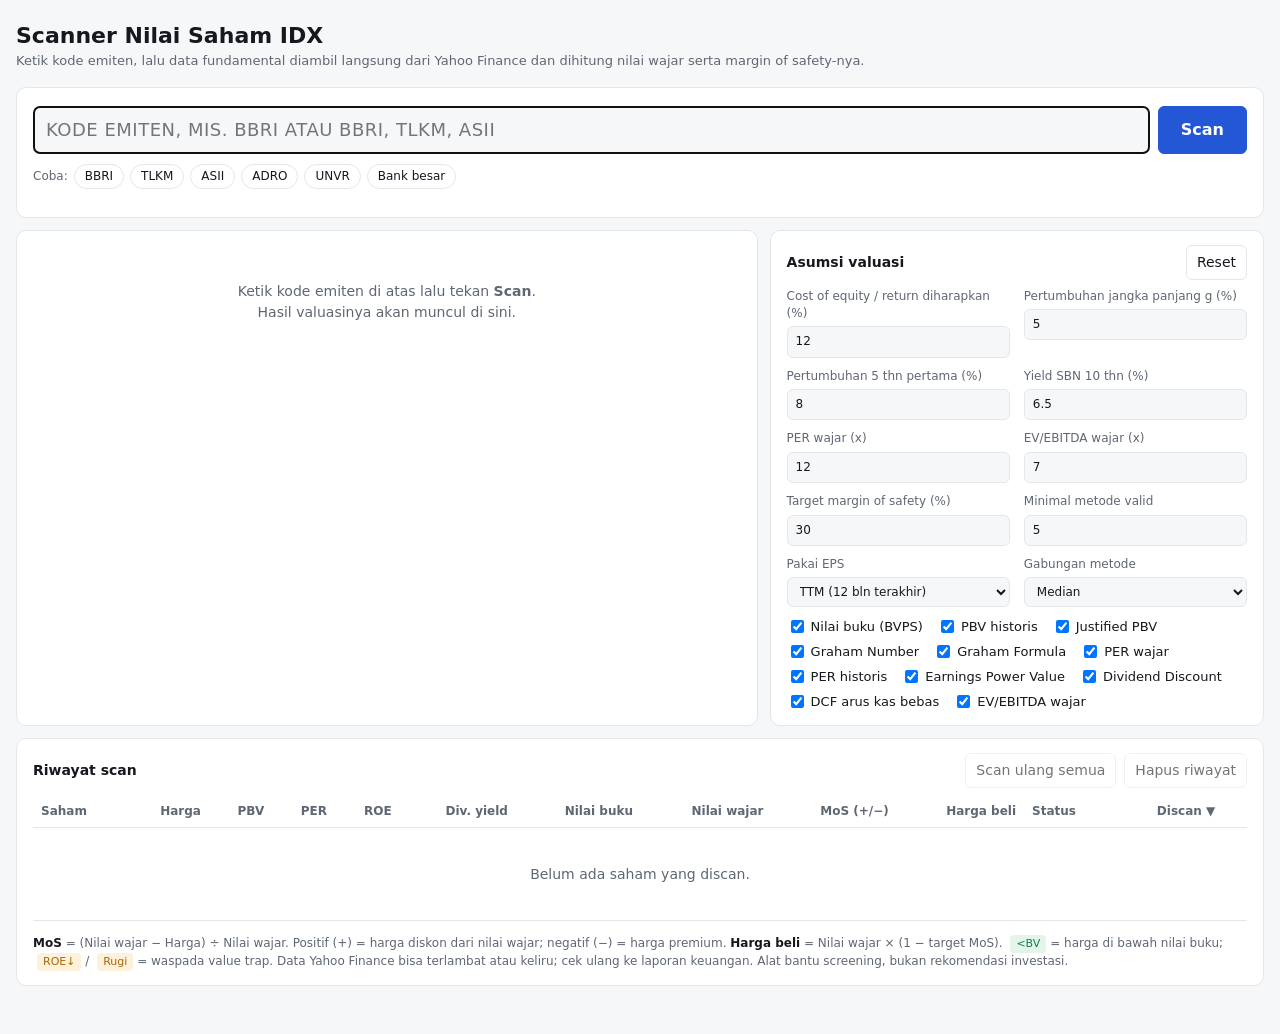
==== app/public/index.html @ 02faf516 "Vercel: entrypoint Python api.scan:handler, halaman pindah ke public/ Runtime Python Vercel butuh en" ====
<!doctype html>
<html lang="id">
<head>
<meta charset="utf-8">
<meta name="viewport" content="width=device-width, initial-scale=1">
<title>Scanner Nilai Saham</title>
<style>
:root{
  --bg:#f6f7f9; --panel:#ffffff; --ink:#15181d; --muted:#5f6773; --line:#e3e6ea;
  --accent:#2457d6; --accent-ink:#ffffff; --good:#13804a; --good-bg:#e3f4ea; --warn:#a86400; --warn-bg:#fdf1dc;
  --bad:#c0362c; --bad-bg:#fbe6e4; --neutral-bg:#eef0f3; --bar:#d7dbe1;
}
@media (prefers-color-scheme: dark){
  :root:not([data-theme="light"]){
    --bg:#0f1115; --panel:#171a20; --ink:#e8eaee; --muted:#9aa2ae; --line:#272c35;
    --accent:#7ea2ff; --accent-ink:#0f1115; --good:#4cc68a; --good-bg:#14301f; --warn:#f0b14a; --warn-bg:#33270f;
    --bad:#ff7b70; --bad-bg:#3a1a18; --neutral-bg:#222731; --bar:#323946;
  }
}
:root[data-theme="dark"]{
  --bg:#0f1115; --panel:#171a20; --ink:#e8eaee; --muted:#9aa2ae; --line:#272c35;
  --accent:#7ea2ff; --accent-ink:#0f1115; --good:#4cc68a; --good-bg:#14301f; --warn:#f0b14a; --warn-bg:#33270f;
  --bad:#ff7b70; --bad-bg:#3a1a18; --neutral-bg:#222731; --bar:#323946;
}
*{box-sizing:border-box}
body{margin:0;background:var(--bg);color:var(--ink);font:14px/1.45 system-ui,-apple-system,"Segoe UI",Roboto,sans-serif}
.wrap{max-width:1300px;margin:0 auto;padding:20px 16px 48px}
h1{font-size:22px;margin:0}
h2{font-size:14px;margin:0 0 10px}
.sub{color:var(--muted);font-size:13px}
.panel{background:var(--panel);border:1px solid var(--line);border-radius:10px;padding:14px 16px}
.search{margin:16px 0 12px;padding:18px 16px}
.search form{display:flex;gap:8px}
.search input{flex:1;min-width:0;font-size:18px;padding:10px 12px;text-transform:uppercase;letter-spacing:.5px}
.search button[type=submit]{font-size:16px;padding:10px 22px;background:var(--accent);color:var(--accent-ink);border-color:var(--accent);font-weight:600}
.chips{display:flex;flex-wrap:wrap;gap:6px;margin-top:10px;align-items:center;font-size:12px;color:var(--muted)}
.chip{padding:3px 10px;border-radius:999px;font-size:12px}
.queue{margin-top:10px;display:flex;flex-direction:column;gap:6px}
.queue div{display:flex;align-items:center;gap:8px;font-size:13px}
.queue .err{color:var(--bad)}
.queue button{padding:0 6px;font-size:12px}
.spin{width:14px;height:14px;border:2px solid var(--bar);border-top-color:var(--accent);border-radius:50%;animation:sp .8s linear infinite;flex:none}
@keyframes sp{to{transform:rotate(360deg)}}
.grid2{display:grid;grid-template-columns:1fr;gap:12px;margin-bottom:12px}
@media(min-width:900px){.grid2{grid-template-columns:3fr 2fr}}
.assume{display:grid;grid-template-columns:repeat(auto-fit,minmax(150px,1fr));gap:10px 14px}
label{display:flex;flex-direction:column;gap:4px;font-size:12px;color:var(--muted)}
input,select{font:inherit;color:var(--ink);background:var(--bg);border:1px solid var(--line);border-radius:6px;padding:6px 8px}
input[type=number]{width:100%}
.methods{display:flex;flex-wrap:wrap;gap:6px 14px;margin-top:10px}
.methods label{flex-direction:row;align-items:center;color:var(--ink);font-size:13px}
button{font:inherit;background:var(--panel);color:var(--ink);border:1px solid var(--line);border-radius:6px;padding:6px 10px;cursor:pointer}
button:hover{border-color:var(--accent)}
button:disabled{opacity:.6;cursor:default}
.tablewrap{overflow-x:auto}
table{width:100%;border-collapse:collapse;font-variant-numeric:tabular-nums}
th,td{padding:7px 8px;text-align:right;white-space:nowrap;border-bottom:1px solid var(--line)}
th{font-size:12px;color:var(--muted);font-weight:600;cursor:pointer;user-select:none;background:var(--panel)}
th:hover{color:var(--ink)}
th.l,td.l{text-align:left}
tbody tr{cursor:pointer}
tbody tr:hover{background:var(--neutral-bg)}
tbody tr.sel{background:var(--neutral-bg);outline:2px solid var(--accent);outline-offset:-2px}
.code{font-weight:650}
.nm{color:var(--muted);font-size:12px;max-width:220px;overflow:hidden;text-overflow:ellipsis}
.pos{color:var(--good)} .neg{color:var(--bad)} .mut{color:var(--muted)}
.badge{display:inline-block;padding:2px 8px;border-radius:999px;font-size:12px;font-weight:600}
.b-buy{background:var(--good-bg);color:var(--good)}
.b-under{background:var(--good-bg);color:var(--good);opacity:.8}
.b-fair{background:var(--neutral-bg);color:var(--muted)}
.b-over{background:var(--bad-bg);color:var(--bad)}
.b-na{background:var(--neutral-bg);color:var(--muted)}
.tag{display:inline-block;font-size:11px;padding:1px 6px;border-radius:4px;margin-left:4px;background:var(--warn-bg);color:var(--warn)}
.tag.bv{background:var(--good-bg);color:var(--good)}
.mos{display:flex;align-items:center;gap:6px;justify-content:flex-end}
.mosbar{width:70px;height:8px;background:var(--bar);border-radius:4px;position:relative;overflow:hidden}
.mosbar i{position:absolute;top:0;bottom:0}
.mosbar::after{content:"";position:absolute;left:50%;top:0;bottom:0;width:1px;background:var(--muted)}
.big{display:flex;flex-wrap:wrap;gap:12px 28px;margin:14px 0 4px}
.big .v{font-size:26px;font-weight:650;font-variant-numeric:tabular-nums}
.big .l{font-size:12px;color:var(--muted)}
.verdict{margin:10px 0 0;padding:10px 12px;border-radius:8px;background:var(--neutral-bg);font-size:13px}
.verdict.good{background:var(--good-bg)} .verdict.bad{background:var(--bad-bg)}
.cols{display:grid;grid-template-columns:1fr;gap:4px 24px;margin-top:12px}
@media(min-width:600px){.cols{grid-template-columns:1fr 1fr}}
.row{display:flex;justify-content:space-between;padding:5px 0;border-bottom:1px solid var(--line);gap:8px}
.strip{position:relative;height:56px;margin:44px 14px 8px}
.strip .axis{position:absolute;left:0;right:0;top:26px;height:4px;background:var(--bar);border-radius:2px}
.strip .range{position:absolute;top:22px;height:12px;background:var(--good-bg);border:1px solid var(--good);border-radius:6px}
.strip .m{position:absolute;top:18px;width:2px;height:20px;background:var(--muted)}
.strip .m span{position:absolute;left:50%;transform:translateX(-50%);font-size:10px;color:var(--muted);white-space:nowrap}
.strip .p{position:absolute;top:12px;width:3px;height:32px;background:var(--ink)}
.strip .p span{position:absolute;bottom:-16px;left:50%;transform:translateX(-50%);font-size:11px;font-weight:650;white-space:nowrap}
.strip .f{position:absolute;top:14px;width:3px;height:28px;background:var(--good)}
.note{font-size:12px;color:var(--muted);margin-top:14px}
.note b{color:var(--ink)}
.empty{padding:36px 12px;text-align:center;color:var(--muted)}
.headrow{display:flex;justify-content:space-between;align-items:center;gap:8px;margin-bottom:8px;flex-wrap:wrap}
</style>
</head>
<body>
<div class="wrap">
  <h1>Scanner Nilai Saham IDX</h1>
  <div class="sub">Ketik kode emiten, lalu data fundamental diambil langsung dari Yahoo Finance dan dihitung nilai wajar serta margin of safety-nya.</div>

  <div class="panel search">
    <form id="form">
      <input id="code" placeholder="Kode emiten, mis. BBRI atau BBRI, TLKM, ASII" autocomplete="off" autofocus>
      <button type="submit" id="go">Scan</button>
    </form>
    <div class="chips">Coba:
      <button class="chip" data-c="BBRI">BBRI</button><button class="chip" data-c="TLKM">TLKM</button>
      <button class="chip" data-c="ASII">ASII</button><button class="chip" data-c="ADRO">ADRO</button>
      <button class="chip" data-c="UNVR">UNVR</button><button class="chip" data-c="BBCA, BMRI, BBNI">Bank besar</button>
    </div>
    <div class="queue" id="queue"></div>
  </div>

  <div class="grid2">
    <div class="panel" id="detail"></div>
    <div class="panel">
      <div class="headrow"><h2 style="margin:0">Asumsi valuasi</h2><button id="reset">Reset</button></div>
      <div class="assume">
        <label>Cost of equity / return diharapkan (%)<input type="number" id="a-r" step="0.5"></label>
        <label>Pertumbuhan jangka panjang g (%)<input type="number" id="a-g" step="0.5"></label>
        <label>Pertumbuhan 5 thn pertama (%)<input type="number" id="a-gh" step="0.5"></label>
        <label>Yield SBN 10 thn (%)<input type="number" id="a-y" step="0.25"></label>
        <label>PER wajar (x)<input type="number" id="a-pe" step="0.5"></label>
        <label>EV/EBITDA wajar (x)<input type="number" id="a-evm" step="0.5"></label>
        <label>Target margin of safety (%)<input type="number" id="a-mos" step="5"></label>
        <label>Minimal metode valid<input type="number" id="a-min" step="1" min="1" max="11"></label>
        <label>Pakai EPS<select id="a-eps"><option value="ttm">TTM (12 bln terakhir)</option><option value="fwd">Forward (estimasi analis)</option></select></label>
        <label>Gabungan metode<select id="a-agg"><option value="median">Median</option><option value="mean">Rata-rata</option><option value="min">Paling konservatif</option></select></label>
      </div>
      <div class="methods" id="methods"></div>
    </div>
  </div>

  <div class="panel">
    <div class="headrow">
      <h2 style="margin:0">Riwayat scan</h2>
      <div style="display:flex;gap:8px"><button id="rescan">Scan ulang semua</button><button id="clear">Hapus riwayat</button></div>
    </div>
    <div class="tablewrap">
      <table><thead><tr id="thead"></tr></thead><tbody id="tbody"></tbody></table>
    </div>
    <div class="note">
      <b>MoS</b> = (Nilai wajar − Harga) ÷ Nilai wajar. Positif (+) = harga diskon dari nilai wajar; negatif (−) = harga premium.
      <b>Harga beli</b> = Nilai wajar × (1 − target MoS). <span class="tag bv">&lt;BV</span> = harga di bawah nilai buku;
      <span class="tag">ROE↓</span> / <span class="tag">Rugi</span> = waspada value trap.
      Data Yahoo Finance bisa terlambat atau keliru; cek ulang ke laporan keuangan. Alat bantu screening, bukan rekomendasi investasi.
    </div>
  </div>
</div>

<script>
const API = "api/scan";
const METHODS = [
  {id:"bv",   ab:"BV",   name:"Nilai buku (BVPS)", desc:"Ekuitas per saham. PBV < 1 berarti harga di bawah nilai buku."},
  {id:"pbvh", ab:"PBVh", name:"PBV historis", desc:"Rata-rata PBV 4 tahun buku terakhir × BVPS sekarang."},
  {id:"pbv",  ab:"JPBV", name:"Justified PBV", desc:"BVPS × (ROE − g) ÷ (r − g). Cocok untuk bank & emiten aset berat."},
  {id:"gn",   ab:"GN",   name:"Graham Number", desc:"√(22,5 × EPS × BVPS): batas atas harga wajar ala Benjamin Graham (PER 15 × PBV 1,5)."},
  {id:"gf",   ab:"GF",   name:"Graham Formula", desc:"EPS × (8,5 + 2 × pertumbuhan 5 thn) × 4,4 ÷ yield SBN 10 thn."},
  {id:"per",  ab:"PER",  name:"PER wajar", desc:"EPS × PER wajar."},
  {id:"perh", ab:"PERh", name:"PER historis", desc:"Rata-rata PER 4 tahun buku terakhir × EPS sekarang."},
  {id:"epv",  ab:"EPV",  name:"Earnings Power Value", desc:"EPS ÷ r: nilai bila laba tidak tumbuh sama sekali (konservatif)."},
  {id:"ddm",  ab:"DDM",  name:"Dividend Discount", desc:"DPS × (1 + g) ÷ (r − g). Hanya untuk emiten yang membagi dividen."},
  {id:"dcf",  ab:"DCF",  name:"DCF arus kas bebas", desc:"Free cash flow per saham tumbuh 5 thn, lalu tumbuh g selamanya, didiskonto r."},
  {id:"ev",   ab:"EV",   name:"EV/EBITDA wajar", desc:"(EBITDA × EV/EBITDA wajar − utang bersih) ÷ jumlah saham. Tidak berlaku untuk bank."},
];
const DEFAULTS = {r:12, g:5, gh:8, y:6.5, pe:12, evm:7, mos:30, minN:5, eps:"ttm", agg:"median",
  on:Object.fromEntries(METHODS.map(m=>[m.id,true]))};
const LS_A = "idx-scanner-asumsi-v1", LS_S = "idx-scanner-riwayat-v1";

let A = loadA();
let S = loadS();          // kode -> data emiten + waktu scan
let Q = {};               // kode -> "scanning" | pesan error
let selected = Object.keys(S).sort((a,b)=>S[b].at-S[a].at)[0] || null;
let sortKey = "at", sortDir = -1, rows = [];

function loadA(){
  try{ const s = JSON.parse(localStorage.getItem(LS_A)); if(s) return {...DEFAULTS, ...s, on:{...DEFAULTS.on, ...(s.on||{})}}; }catch(e){}
  return structuredClone(DEFAULTS);
}
function loadS(){ try{ return JSON.parse(localStorage.getItem(LS_S)) || {}; }catch(e){ return {}; } }
function saveA(){ try{ localStorage.setItem(LS_A, JSON.stringify(A)); }catch(e){} }
function saveS(){ try{ localStorage.setItem(LS_S, JSON.stringify(S)); }catch(e){} }

const fmtN = (v,d=0) => v==null||!isFinite(v) ? "–" : v.toLocaleString("id-ID",{maximumFractionDigits:d,minimumFractionDigits:d});
const fmtP = (v,d=1,sign=false) => v==null||!isFinite(v) ? "–" : (sign&&v>0?"+":"") + (v*100).toLocaleString("id-ID",{maximumFractionDigits:d,minimumFractionDigits:d}) + "%";
const fmtX = v => v==null||!isFinite(v) ? "–" : fmtN(v,2)+"x";
const fmtCap = v => v==null ? "–" : v>=1e12 ? fmtN(v/1e12,1)+" T" : fmtN(v/1e9,0)+" M";
const fmtT = t => new Date(t).toLocaleString("id-ID",{day:"2-digit",month:"short",hour:"2-digit",minute:"2-digit"});

// ---------- Scan ----------
function parseCodes(text){
  return [...new Set(text.toUpperCase().split(/[\s,;]+/).map(c=>c.replace(/\.JK$/,"")).filter(Boolean))].slice(0,30);
}

async function scan(codes){
  if(!codes.length) return;
  codes.forEach(c => Q[c] = "scanning");
  renderQueue();
  await Promise.all(codes.map(async c => {
    try{
      const r = await fetch(`${API}?code=${encodeURIComponent(c)}`);
      const j = await r.json().catch(() => ({error:`Server tidak merespons dengan benar (HTTP ${r.status})`}));
      if(!r.ok || j.error) throw new Error(j.error || `HTTP ${r.status}`);
      S[j.stock.code] = {...j.stock, at:Date.now()};
      delete Q[c];
      saveS();
      selected = j.stock.code;
      render();
    }catch(e){
      Q[c] = e instanceof TypeError ? "Tidak bisa menghubungi server scan. Pastikan jalankan.bat masih berjalan." : e.message;
    }
    renderQueue();
  }));
}

function renderQueue(){
  const busy = Object.values(Q).some(v=>v==="scanning");
  $("go").disabled = busy; $("go").textContent = busy ? "Scanning…" : "Scan";
  $("queue").innerHTML = Object.entries(Q).map(([c,v]) => v==="scanning"
    ? `<div><span class="spin"></span>Scanning <b>${esc(c)}</b>: mengambil harga, laporan keuangan & dividen…</div>`
    : `<div class="err"><b>${esc(c)}</b>: ${esc(v)} <button data-x="${esc(c)}" title="Tutup">×</button></div>`).join("");
}

// ---------- Valuasi ----------
function value(s){
  const r = A.r/100, g = A.g/100, gh = A.gh/100;
  const eps = A.eps==="fwd" && s.fwdEps ? s.fwdEps : s.eps;
  const v = {};
  if(s.bvps>0) v.bv = s.bvps;
  if(s.bvps>0 && s.histPbv) v.pbvh = s.histPbv.avg*s.bvps;
  if(s.bvps>0 && s.roe!=null && r>g){ const x = s.bvps*(s.roe-g)/(r-g); if(x>0) v.pbv = x; }
  if(eps>0 && s.bvps>0) v.gn = Math.sqrt(22.5*eps*s.bvps);
  if(eps>0 && A.y>0) v.gf = eps*(8.5+2*A.gh)*4.4/A.y;
  if(eps>0) v.per = eps*A.pe;
  if(eps>0 && s.histPe) v.perh = s.histPe.avg*eps;
  if(eps>0 && r>0) v.epv = eps/r;
  if(s.dps>0 && r>g) v.ddm = s.dps*(1+g)/(r-g);
  if(s.fcfps>0 && r>g){
    let pv = 0, f = s.fcfps;
    for(let t=1; t<=5; t++){ f *= 1+gh; pv += f/(1+r)**t; }
    v.dcf = pv + f*(1+g)/(r-g)/(1+r)**5;
  }
  if(s.ebitda>0 && s.shares>0){ const x = (s.ebitda*A.evm - (s.netDebt||0))/s.shares; if(x>0) v.ev = x; }
  const used = METHODS.filter(m => A.on[m.id] && v[m.id]!=null).map(m => v[m.id]);
  let fair = null;
  if(used.length){
    const sorted = [...used].sort((a,b)=>a-b);
    if(A.agg==="min") fair = sorted[0];
    else if(A.agg==="mean") fair = used.reduce((a,b)=>a+b,0)/used.length;
    else { const m = sorted.length>>1; fair = sorted.length%2 ? sorted[m] : (sorted[m-1]+sorted[m])/2; }
  }
  const mos = fair ? (fair - s.price)/fair : null;
  const target = A.mos/100;
  let status = "na";
  if(mos!=null) status = mos>=target ? "buy" : mos>0 ? "under" : mos>-0.15 ? "fair" : "over";
  // Emiten rugi hanya dinilai dari nilai buku: jangan dilabeli "murah".
  if(status==="buy" && !(eps>0)) status = "under";
  // Belum cukup metode yang bisa dihitung: nilai wajar belum layak dijadikan patokan.
  if(mos!=null && used.length < A.minN) status = "few";
  return {
    ...s, epsUsed:eps, vals:v, n:used.length, fair,
    lo: used.length ? Math.min(...used) : null, hi: used.length ? Math.max(...used) : null,
    mos, upside: fair ? fair/s.price-1 : null, buyAt: fair ? fair*(1-target) : null,
    pbv: s.bvps>0 ? s.price/s.bvps : null, per: eps>0 ? s.price/eps : null,
    dy: s.dps ? s.dps/s.price : null, status,
    weak: !(eps>0) ? "Rugi" : (s.roe!=null && s.roe<0.08 ? "ROE↓" : null),
  };
}

const STATUS = {
  buy:  ["b-buy","Murah (MoS cukup)"],
  under:["b-under","Di bawah wajar"],
  fair: ["b-fair","Sekitar wajar"],
  over: ["b-over","Mahal"],
  na:   ["b-na","Data kurang"],
  few:  ["b-na","Metode kurang"],
};
const STATUS_ORDER = {buy:5,under:4,fair:3,over:2,few:1,na:0};
const statusBadge = s => {
  const [cls,lab] = STATUS[s.status];
  return `<span class="badge ${cls}">${s.status==="few" ? `${lab} (${s.n}/${A.minN})` : lab}</span>`;
};
const COLS = [
  {k:"code",  t:"Saham", l:true},
  {k:"price", t:"Harga"},
  {k:"pbv",   t:"PBV"},
  {k:"per",   t:"PER"},
  {k:"roe",   t:"ROE"},
  {k:"dy",    t:"Div. yield"},
  {k:"bvps",  t:"Nilai buku"},
  {k:"fair",  t:"Nilai wajar"},
  {k:"mos",   t:"MoS (+/−)"},
  {k:"buyAt", t:"Harga beli"},
  {k:"status",t:"Status", l:true},
  {k:"at",    t:"Discan"},
];

// ---------- Render ----------
function render(){
  rows = Object.values(S).map(value);
  rows.sort((a,b)=>{
    let x = a[sortKey], y = b[sortKey];
    if(sortKey==="status"){ x = STATUS_ORDER[x]; y = STATUS_ORDER[y]; }
    if(x==null && y==null) return 0; if(x==null) return 1; if(y==null) return -1;
    return (typeof x==="string" ? x.localeCompare(y) : x-y) * sortDir;
  });
  $("thead").innerHTML = COLS.map(c =>
    `<th class="${c.l?"l":""}" data-k="${c.k}">${c.t}${sortKey===c.k?(sortDir>0?" ▲":" ▼"):""}</th>`).join("") + "<th></th>";
  $("tbody").innerHTML = rows.length ? rows.map(s => {
    const w = s.mos==null ? 0 : Math.min(Math.abs(s.mos),1)*50;
    const bar = s.mos==null ? "" : s.mos>=0
      ? `<i style="left:50%;width:${w}%;background:var(--good)"></i>`
      : `<i style="right:50%;width:${w}%;background:var(--bad)"></i>`;
    return `<tr data-c="${s.code}" class="${selected===s.code?"sel":""}">
      <td class="l"><div class="code">${s.code}${s.pbv!=null&&s.pbv<1?'<span class="tag bv">&lt;BV</span>':""}${s.weak?`<span class="tag">${s.weak}</span>`:""}</div><div class="nm" title="${esc(s.name)}">${esc(s.name)}</div></td>
      <td>${fmtN(s.price)}</td>
      <td>${fmtX(s.pbv)}</td>
      <td>${fmtX(s.per)}</td>
      <td>${fmtP(s.roe)}</td>
      <td>${fmtP(s.dy)}</td>
      <td>${fmtN(s.bvps)}</td>
      <td>${fmtN(s.fair)}<div class="nm">${s.n>1?`${s.n} metode · ${fmtN(s.lo)} – ${fmtN(s.hi)}`:""}</div></td>
      <td><div class="mos"><span class="${s.mos>0?"pos":s.mos<0?"neg":""}" style="font-weight:650">${fmtP(s.mos,1,true)}</span><div class="mosbar">${bar}</div></div></td>
      <td>${fmtN(s.buyAt)}</td>
      <td class="l">${statusBadge(s)}</td>
      <td class="mut">${fmtT(s.at)}</td>
      <td><button data-del="${s.code}" title="Hapus dari riwayat">×</button></td>
    </tr>`;}).join("") : `<tr><td colspan="${COLS.length+1}" class="empty">Belum ada saham yang discan.</td></tr>`;
  $("rescan").disabled = $("clear").disabled = !rows.length;
  renderDetail();
}

function renderDetail(){
  const s = rows.find(x=>x.code===selected);
  if(!s){ $("detail").innerHTML = `<div class="empty">Ketik kode emiten di atas lalu tekan <b>Scan</b>.<br>Hasil valuasinya akan muncul di sini.</div>`; return; }
  let verdict = "Data belum cukup untuk menghitung nilai wajar.", vcls = "";
  if(s.mos!=null){
    const pct = fmtP(Math.abs(s.mos),1);
    verdict = s.mos>=0
      ? `Harga ${fmtN(s.price)} berada <b>${pct} di bawah</b> nilai wajar ${fmtN(s.fair)}. ${s.status==="buy" ? `Margin of safety sudah memenuhi target ${A.mos}%.` : `Belum memenuhi target MoS ${A.mos}%; harga beli ideal ≤ <b>${fmtN(s.buyAt)}</b>.`}`
      : `Harga ${fmtN(s.price)} berada <b>${pct} di atas</b> nilai wajar ${fmtN(s.fair)}. Harga beli ideal ≤ <b>${fmtN(s.buyAt)}</b> (MoS ${A.mos}%).`;
    vcls = s.status==="buy"||s.status==="under" ? "good" : s.status==="over" ? "bad" : "";
    if(s.status==="few") verdict += ` <b>Catatan:</b> baru ${s.n} metode yang bisa dihitung (minimal ${A.minN}), jadi nilai wajar ini belum layak jadi patokan.${s.histPbv===undefined ? " Coba <b>Scan ulang</b> untuk mengambil data metode baru." : ""}`;
    if(s.weak) verdict += ` <b>Hati-hati:</b> ${s.weak==="Rugi" ? "emiten sedang rugi, nilai hanya dari nilai buku." : "ROE di bawah 8%, bisa jadi value trap."}`;
  }
  const pts = [s.price, ...Object.values(s.vals)].filter(v=>v>0);
  const max = Math.max(...pts)*1.08, pos = v => (v/max*100).toFixed(2)+"%";
  // Label metode diselang-seling tingginya agar tidak bertumpuk saat nilainya berdekatan.
  const marks = METHODS.filter(m=>s.vals[m.id]!=null && A.on[m.id])
    .sort((a,b)=>s.vals[a.id]-s.vals[b.id])
    .map((m,i)=>`<div class="m" style="left:${pos(s.vals[m.id])}" title="${m.name}: ${fmtN(s.vals[m.id])}"><span style="top:${-16-12*(i%3)}px">${m.ab}</span></div>`).join("");
  $("detail").innerHTML = `
    <div style="display:flex;justify-content:space-between;gap:8px;align-items:flex-start">
      <div><h2 style="margin:0;font-size:18px">${s.code}</h2><div class="sub">${esc(s.name)} · ${esc(s.industry||s.sector)} · Kap. ${fmtCap(s.mcap)}</div></div>
      <div style="display:flex;gap:8px;align-items:center">${statusBadge(s)}<button data-re="${s.code}">Scan ulang</button></div>
    </div>
    <div class="big">
      <div><div class="v">${fmtN(s.price)}</div><div class="l">Harga sekarang</div></div>
      <div><div class="v">${fmtN(s.fair)}</div><div class="l">Nilai wajar · ${s.n} metode (${fmtN(s.lo)} – ${fmtN(s.hi)})</div></div>
      <div><div class="v ${s.mos>0?"pos":s.mos<0?"neg":""}">${fmtP(s.mos,1,true)}</div><div class="l">Margin of safety</div></div>
      <div><div class="v">${fmtN(s.buyAt)}</div><div class="l">Harga beli (MoS ${A.mos}%)</div></div>
    </div>
    <div class="verdict ${vcls}">${verdict}</div>
    ${s.fair ? `<div class="strip">
      <div class="axis"></div>
      ${s.n>1?`<div class="range" style="left:${pos(s.lo)};width:calc(${pos(s.hi)} - ${pos(s.lo)})"></div>`:""}
      ${marks}
      <div class="f" style="left:${pos(s.fair)}" title="Nilai wajar ${fmtN(s.fair)}"></div>
      <div class="p" style="left:${pos(s.price)}"><span>Harga ${fmtN(s.price)}</span></div>
    </div>`:""}
    <div class="cols">
      <div>
        <h2 style="margin-top:10px">Per metode (${s.n} dari ${METHODS.length} bisa dihitung)</h2>
        ${METHODS.map(m=>{
          const v = s.vals[m.id], mm = v ? (v-s.price)/v : null;
          return `<div class="row" title="${m.desc}" style="${A.on[m.id]?"":"opacity:.45"}"><span>${m.name}</span><span>${fmtN(v)} <span class="${mm>0?"pos":mm<0?"neg":"mut"}" style="display:inline-block;min-width:56px;text-align:right">${fmtP(mm,0,true)}</span></span></div>`;
        }).join("")}
      </div>
      <div>
        <h2 style="margin-top:10px">Data dasar</h2>
        <div class="row"><span>PBV / PER</span><span>${fmtX(s.pbv)} / ${fmtX(s.per)}</span></div>
        <div class="row"><span>EPS ${A.eps==="fwd"&&s.fwdEps?"(forward)":"(TTM)"} / BVPS</span><span>${fmtN(s.epsUsed,1)} / ${fmtN(s.bvps,1)}${s.finCcy!=="IDR"?` <span class="mut">(BV dari ${s.finCcy})</span>`:""}</span></div>
        <div class="row"><span>ROE / DER</span><span>${fmtP(s.roe)} / ${s.der!=null?fmtN(s.der/100,2)+"x":"–"}</span></div>
        <div class="row"><span>DPS 12 bln / yield</span><span>${fmtN(s.dps,1)} / ${fmtP(s.dy)}</span></div>
        <div class="row"><span>Tumbuh laba / pendapatan</span><span>${fmtP(s.epsGrowth,0,true)} / ${fmtP(s.revGrowth,0,true)}</span></div>
        <div class="row" title="Rata-rata ${s.histYears?.join(", ")||"–"}"><span>PBV historis rata-rata (min–maks)</span><span>${s.histPbv?`${fmtX(s.histPbv.avg)} (${fmtN(s.histPbv.min,2)}–${fmtN(s.histPbv.max,2)})`:"–"}</span></div>
        <div class="row" title="Rata-rata ${s.histYears?.join(", ")||"–"}"><span>PER historis rata-rata (min–maks)</span><span>${s.histPe?`${fmtX(s.histPe.avg)} (${fmtN(s.histPe.min,1)}–${fmtN(s.histPe.max,1)})`:"–"}</span></div>
        <div class="row"><span>FCF per saham / EBITDA</span><span>${fmtN(s.fcfps,1)} / ${fmtCap(s.ebitda)}</span></div>
        <div class="row"><span>Rentang 52 minggu</span><span>${fmtN(s.low52)} – ${fmtN(s.high52)}</span></div>
      </div>
    </div>
    <div class="note">Data diambil ${fmtT(s.at)} dari Yahoo Finance.</div>`;
}

function $(id){ return document.getElementById(id); }
function esc(s){ return String(s??"").replace(/[&<>"]/g, c=>({"&":"&amp;","<":"&lt;",">":"&gt;",'"':"&quot;"}[c])); }

function syncInputs(){
  $("a-r").value=A.r; $("a-g").value=A.g; $("a-gh").value=A.gh; $("a-y").value=A.y; $("a-pe").value=A.pe;
  $("a-evm").value=A.evm; $("a-mos").value=A.mos; $("a-min").value=A.minN; $("a-eps").value=A.eps; $("a-agg").value=A.agg;
  $("methods").innerHTML = METHODS.map(m=>`<label title="${m.desc}"><input type="checkbox" data-m="${m.id}" ${A.on[m.id]?"checked":""}> ${m.name}</label>`).join("");
}

function init(){
  if(location.protocol==="file:"){
    $("queue").innerHTML = `<div class="err">Halaman ini perlu server scan. Buka lewat <b>jalankan.bat</b> (alamat http://localhost:8765), bukan dengan klik dua kali file HTML.</div>`;
  }
  syncInputs();
  $("form").onsubmit = e => { e.preventDefault(); const c = parseCodes($("code").value); $("code").value = ""; scan(c); };
  document.querySelector(".chips").onclick = e => { const c = e.target.dataset.c; if(c) scan(parseCodes(c)); };
  $("queue").onclick = e => { const c = e.target.dataset.x; if(c){ delete Q[c]; renderQueue(); }};
  const num = (id,key)=>$(id).addEventListener("input",e=>{ const v=parseFloat(e.target.value); if(isFinite(v)){ A[key]=v; saveA(); render(); }});
  num("a-r","r"); num("a-g","g"); num("a-gh","gh"); num("a-y","y"); num("a-pe","pe");
  num("a-evm","evm"); num("a-mos","mos"); num("a-min","minN");
  $("a-eps").onchange = e=>{ A.eps=e.target.value; saveA(); render(); };
  $("a-agg").onchange = e=>{ A.agg=e.target.value; saveA(); render(); };
  $("methods").onchange = e=>{ const m=e.target.dataset.m; if(m){ A.on[m]=e.target.checked; saveA(); render(); }};
  $("reset").onclick = ()=>{ A = structuredClone(DEFAULTS); saveA(); syncInputs(); render(); };
  $("thead").onclick = e=>{ const k=e.target.closest("th")?.dataset.k; if(!k) return; sortDir = sortKey===k ? -sortDir : (k==="code"?1:-1); sortKey=k; render(); };
  $("tbody").onclick = e=>{
    const del = e.target.dataset.del;
    if(del){ delete S[del]; if(selected===del) selected=null; saveS(); render(); return; }
    const c = e.target.closest("tr")?.dataset.c;
    if(c){ selected=c; render(); if(innerWidth<900) $("detail").scrollIntoView({behavior:"smooth"}); }
  };
  $("detail").onclick = e=>{ const c=e.target.dataset.re; if(c) scan([c]); };
  $("rescan").onclick = ()=>scan(Object.keys(S));
  $("clear").onclick = ()=>{ if(confirm("Hapus semua riwayat scan?")){ S={}; selected=null; saveS(); render(); }};
  render();
}
init();
</script>
</body>
</html>
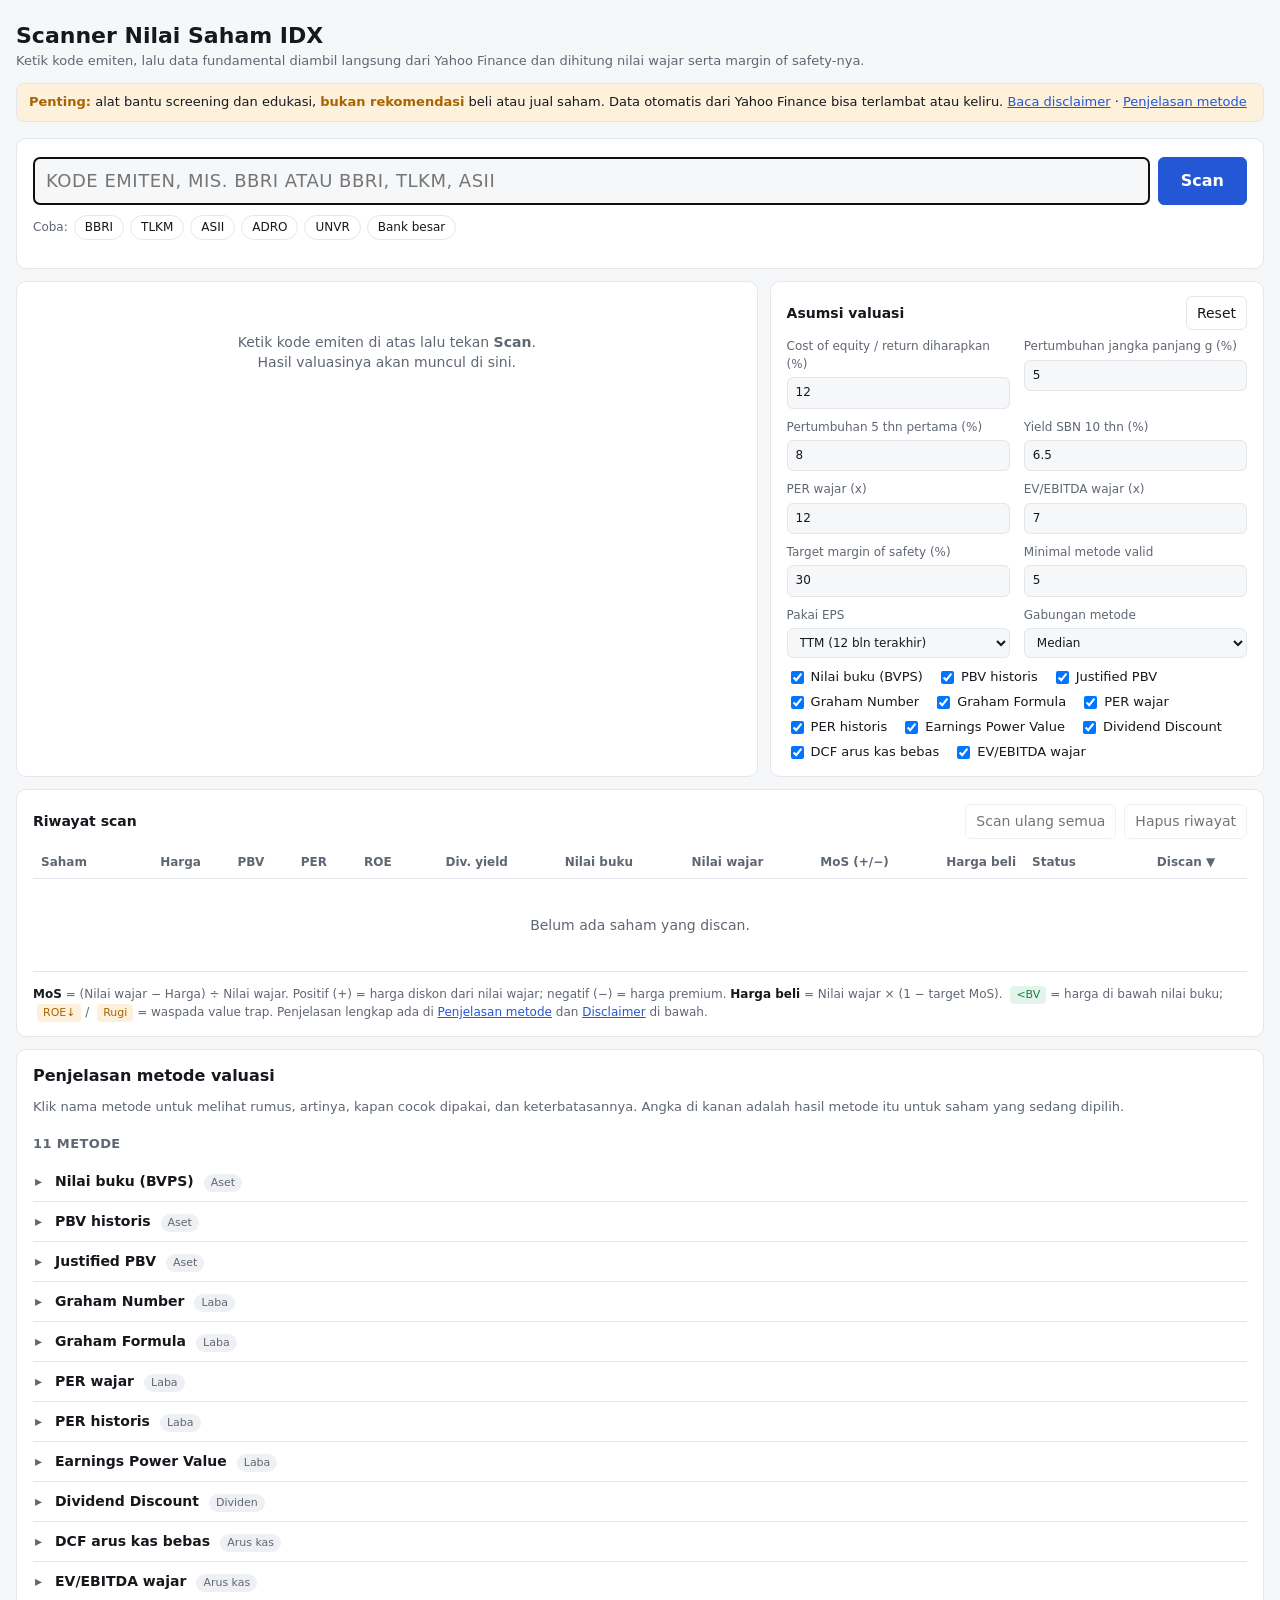
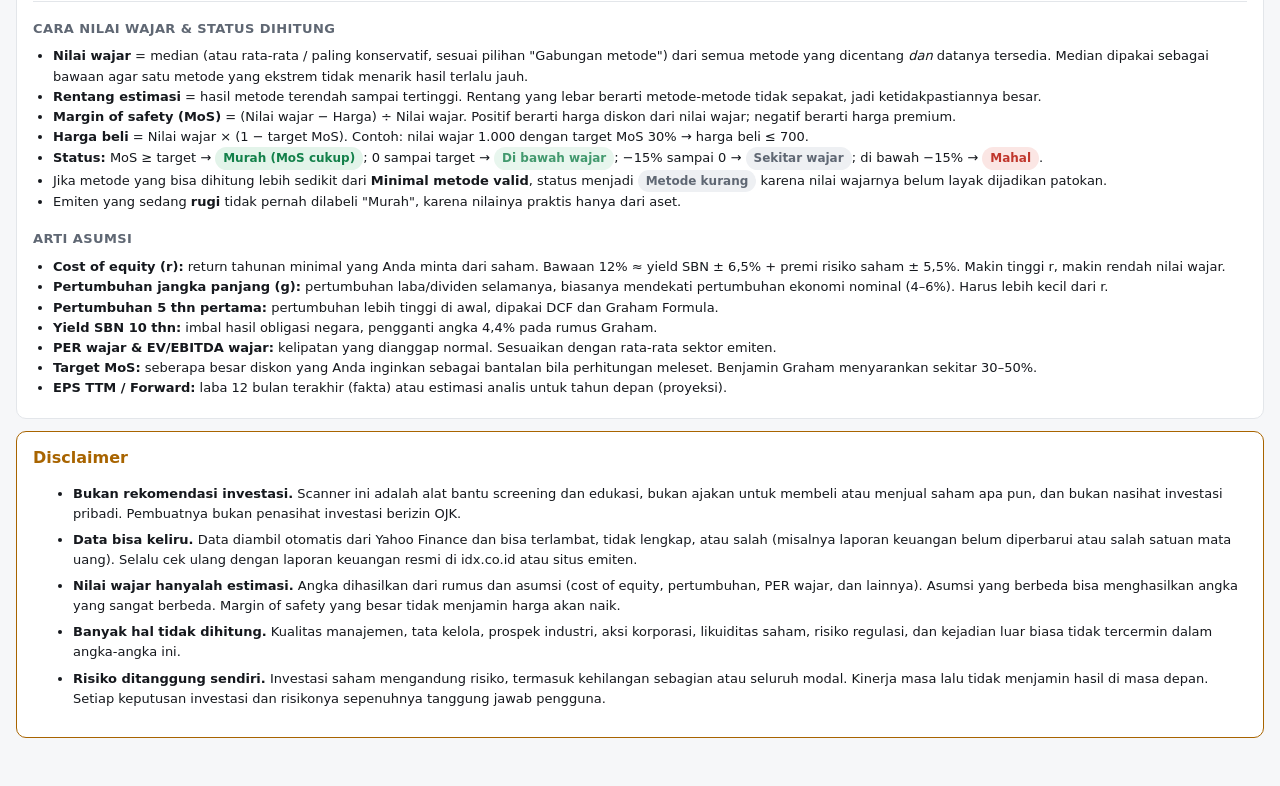
==== commit 6beac904: "Tampilkan disclaimer dan penjelasan tiap metode valuasi - Banner peringatan di atas + bagian Disclai" ====
--- a/app/public/index.html
+++ b/app/public/index.html
@@ -96,12 +96,35 @@
 .note b{color:var(--ink)}
 .empty{padding:36px 12px;text-align:center;color:var(--muted)}
 .headrow{display:flex;justify-content:space-between;align-items:center;gap:8px;margin-bottom:8px;flex-wrap:wrap}
+a{color:var(--accent)}
+.warnbar{margin-top:12px;padding:9px 12px;border-radius:8px;background:var(--warn-bg);color:var(--ink);font-size:13px;border:1px solid var(--line)}
+.warnbar b{color:var(--warn)}
+.guide{margin-top:12px}
+.guide h3{font-size:13px;margin:18px 0 8px;color:var(--muted);text-transform:uppercase;letter-spacing:.4px}
+.guide p,.guide li{font-size:13px;line-height:1.55}
+.guide ul{margin:6px 0;padding-left:20px}
+details.method{border-bottom:1px solid var(--line)}
+details.method summary{cursor:pointer;padding:9px 2px;display:flex;align-items:baseline;gap:10px;list-style:none}
+details.method summary::-webkit-details-marker{display:none}
+details.method summary::before{content:"▸";color:var(--muted);width:10px;flex:none}
+details.method[open] summary::before{content:"▾"}
+details.method summary .nm2{font-weight:600}
+details.method summary .grp{font-size:11px;color:var(--muted);background:var(--neutral-bg);padding:1px 7px;border-radius:999px}
+details.method summary .val{margin-left:auto;font-size:12px;color:var(--muted);font-variant-numeric:tabular-nums}
+details.method .body{padding:2px 0 12px 20px;display:grid;gap:6px;font-size:13px;line-height:1.55}
+details.method .body .k{color:var(--muted);font-size:12px}
+details.method:target,details.method.flash{background:var(--neutral-bg);border-radius:6px}
+.formula{font-family:ui-monospace,SFMono-Regular,Consolas,monospace;font-size:12.5px;background:var(--neutral-bg);padding:5px 8px;border-radius:6px;display:inline-block}
+.disclaimer{margin-top:12px;border-color:var(--warn)}
+.disclaimer h2{color:var(--warn)}
+.disclaimer li{font-size:13px;line-height:1.55;margin-bottom:6px}
 </style>
 </head>
 <body>
 <div class="wrap">
   <h1>Scanner Nilai Saham IDX</h1>
   <div class="sub">Ketik kode emiten, lalu data fundamental diambil langsung dari Yahoo Finance dan dihitung nilai wajar serta margin of safety-nya.</div>
+  <div class="warnbar"><b>Penting:</b> alat bantu screening dan edukasi, <b>bukan rekomendasi</b> beli atau jual saham. Data otomatis dari Yahoo Finance bisa terlambat atau keliru. <a href="#disclaimer">Baca disclaimer</a> · <a href="#panduan">Penjelasan metode</a></div>
 
   <div class="panel search">
     <form id="form">
@@ -148,25 +171,110 @@
       <b>MoS</b> = (Nilai wajar − Harga) ÷ Nilai wajar. Positif (+) = harga diskon dari nilai wajar; negatif (−) = harga premium.
       <b>Harga beli</b> = Nilai wajar × (1 − target MoS). <span class="tag bv">&lt;BV</span> = harga di bawah nilai buku;
       <span class="tag">ROE↓</span> / <span class="tag">Rugi</span> = waspada value trap.
-      Data Yahoo Finance bisa terlambat atau keliru; cek ulang ke laporan keuangan. Alat bantu screening, bukan rekomendasi investasi.
-    </div>
+      Penjelasan lengkap ada di <a href="#panduan">Penjelasan metode</a> dan <a href="#disclaimer">Disclaimer</a> di bawah.
+    </div>
+  </div>
+
+  <div class="panel guide" id="panduan">
+    <h2 style="font-size:16px">Penjelasan metode valuasi</h2>
+    <p class="sub" style="margin:0">Klik nama metode untuk melihat rumus, artinya, kapan cocok dipakai, dan keterbatasannya. Angka di kanan adalah hasil metode itu untuk saham yang sedang dipilih.</p>
+    <h3>11 metode</h3>
+    <div id="method-list"></div>
+
+    <h3>Cara nilai wajar & status dihitung</h3>
+    <ul>
+      <li><b>Nilai wajar</b> = median (atau rata-rata / paling konservatif, sesuai pilihan "Gabungan metode") dari semua metode yang dicentang <i>dan</i> datanya tersedia. Median dipakai sebagai bawaan agar satu metode yang ekstrem tidak menarik hasil terlalu jauh.</li>
+      <li><b>Rentang estimasi</b> = hasil metode terendah sampai tertinggi. Rentang yang lebar berarti metode-metode tidak sepakat, jadi ketidakpastiannya besar.</li>
+      <li><b>Margin of safety (MoS)</b> = (Nilai wajar − Harga) ÷ Nilai wajar. Positif berarti harga diskon dari nilai wajar; negatif berarti harga premium.</li>
+      <li><b>Harga beli</b> = Nilai wajar × (1 − target MoS). Contoh: nilai wajar 1.000 dengan target MoS 30% → harga beli ≤ 700.</li>
+      <li><b>Status:</b> MoS ≥ target → <span class="badge b-buy">Murah (MoS cukup)</span>; 0 sampai target → <span class="badge b-under">Di bawah wajar</span>; −15% sampai 0 → <span class="badge b-fair">Sekitar wajar</span>; di bawah −15% → <span class="badge b-over">Mahal</span>.</li>
+      <li>Jika metode yang bisa dihitung lebih sedikit dari <b>Minimal metode valid</b>, status menjadi <span class="badge b-na">Metode kurang</span> karena nilai wajarnya belum layak dijadikan patokan.</li>
+      <li>Emiten yang sedang <b>rugi</b> tidak pernah dilabeli "Murah", karena nilainya praktis hanya dari aset.</li>
+    </ul>
+
+    <h3>Arti asumsi</h3>
+    <ul>
+      <li><b>Cost of equity (r):</b> return tahunan minimal yang Anda minta dari saham. Bawaan 12% ≈ yield SBN ± 6,5% + premi risiko saham ± 5,5%. Makin tinggi r, makin rendah nilai wajar.</li>
+      <li><b>Pertumbuhan jangka panjang (g):</b> pertumbuhan laba/dividen selamanya, biasanya mendekati pertumbuhan ekonomi nominal (4–6%). Harus lebih kecil dari r.</li>
+      <li><b>Pertumbuhan 5 thn pertama:</b> pertumbuhan lebih tinggi di awal, dipakai DCF dan Graham Formula.</li>
+      <li><b>Yield SBN 10 thn:</b> imbal hasil obligasi negara, pengganti angka 4,4% pada rumus Graham.</li>
+      <li><b>PER wajar & EV/EBITDA wajar:</b> kelipatan yang dianggap normal. Sesuaikan dengan rata-rata sektor emiten.</li>
+      <li><b>Target MoS:</b> seberapa besar diskon yang Anda inginkan sebagai bantalan bila perhitungan meleset. Benjamin Graham menyarankan sekitar 30–50%.</li>
+      <li><b>EPS TTM / Forward:</b> laba 12 bulan terakhir (fakta) atau estimasi analis untuk tahun depan (proyeksi).</li>
+    </ul>
+  </div>
+
+  <div class="panel disclaimer" id="disclaimer">
+    <h2 style="font-size:16px">Disclaimer</h2>
+    <ul>
+      <li><b>Bukan rekomendasi investasi.</b> Scanner ini adalah alat bantu screening dan edukasi, bukan ajakan untuk membeli atau menjual saham apa pun, dan bukan nasihat investasi pribadi. Pembuatnya bukan penasihat investasi berizin OJK.</li>
+      <li><b>Data bisa keliru.</b> Data diambil otomatis dari Yahoo Finance dan bisa terlambat, tidak lengkap, atau salah (misalnya laporan keuangan belum diperbarui atau salah satuan mata uang). Selalu cek ulang dengan laporan keuangan resmi di idx.co.id atau situs emiten.</li>
+      <li><b>Nilai wajar hanyalah estimasi.</b> Angka dihasilkan dari rumus dan asumsi (cost of equity, pertumbuhan, PER wajar, dan lainnya). Asumsi yang berbeda bisa menghasilkan angka yang sangat berbeda. Margin of safety yang besar tidak menjamin harga akan naik.</li>
+      <li><b>Banyak hal tidak dihitung.</b> Kualitas manajemen, tata kelola, prospek industri, aksi korporasi, likuiditas saham, risiko regulasi, dan kejadian luar biasa tidak tercermin dalam angka-angka ini.</li>
+      <li><b>Risiko ditanggung sendiri.</b> Investasi saham mengandung risiko, termasuk kehilangan sebagian atau seluruh modal. Kinerja masa lalu tidak menjamin hasil di masa depan. Setiap keputusan investasi dan risikonya sepenuhnya tanggung jawab pengguna.</li>
+    </ul>
   </div>
 </div>
 
 <script>
 const API = "api/scan";
+// group, formula, what (arti), fit (cocok untuk), limit (keterbatasan) dipakai di bagian "Penjelasan metode".
 const METHODS = [
-  {id:"bv",   ab:"BV",   name:"Nilai buku (BVPS)", desc:"Ekuitas per saham. PBV < 1 berarti harga di bawah nilai buku."},
-  {id:"pbvh", ab:"PBVh", name:"PBV historis", desc:"Rata-rata PBV 4 tahun buku terakhir × BVPS sekarang."},
-  {id:"pbv",  ab:"JPBV", name:"Justified PBV", desc:"BVPS × (ROE − g) ÷ (r − g). Cocok untuk bank & emiten aset berat."},
-  {id:"gn",   ab:"GN",   name:"Graham Number", desc:"√(22,5 × EPS × BVPS): batas atas harga wajar ala Benjamin Graham (PER 15 × PBV 1,5)."},
-  {id:"gf",   ab:"GF",   name:"Graham Formula", desc:"EPS × (8,5 + 2 × pertumbuhan 5 thn) × 4,4 ÷ yield SBN 10 thn."},
-  {id:"per",  ab:"PER",  name:"PER wajar", desc:"EPS × PER wajar."},
-  {id:"perh", ab:"PERh", name:"PER historis", desc:"Rata-rata PER 4 tahun buku terakhir × EPS sekarang."},
-  {id:"epv",  ab:"EPV",  name:"Earnings Power Value", desc:"EPS ÷ r: nilai bila laba tidak tumbuh sama sekali (konservatif)."},
-  {id:"ddm",  ab:"DDM",  name:"Dividend Discount", desc:"DPS × (1 + g) ÷ (r − g). Hanya untuk emiten yang membagi dividen."},
-  {id:"dcf",  ab:"DCF",  name:"DCF arus kas bebas", desc:"Free cash flow per saham tumbuh 5 thn, lalu tumbuh g selamanya, didiskonto r."},
-  {id:"ev",   ab:"EV",   name:"EV/EBITDA wajar", desc:"(EBITDA × EV/EBITDA wajar − utang bersih) ÷ jumlah saham. Tidak berlaku untuk bank."},
+  {id:"bv", ab:"BV", group:"Aset", name:"Nilai buku (BVPS)", desc:"Ekuitas per saham. PBV < 1 berarti harga di bawah nilai buku.",
+   formula:"Total ekuitas ÷ jumlah saham beredar",
+   what:"Nilai aset bersih per saham menurut neraca. Kira-kira inilah bagian tiap saham bila semua aset dijual sesuai nilai bukunya dan seluruh utang dilunasi. Harga di bawah nilai buku (PBV < 1) sering dianggap \"diskon\".",
+   fit:"Bank, properti, dan emiten padat aset; mengecek apakah harga sudah di bawah harga buku.",
+   limit:"Tidak memperhitungkan kemampuan menghasilkan laba. Nilai aset di neraca bisa berbeda jauh dari nilai pasarnya. Emiten aset ringan (konsumer, teknologi) wajar diperdagangkan jauh di atas nilai buku, jadi metode ini membuatnya selalu terlihat mahal."},
+  {id:"pbvh", ab:"PBVh", group:"Aset", name:"PBV historis", desc:"Rata-rata PBV 4 tahun buku terakhir × BVPS sekarang.",
+   formula:"Rata-rata PBV 4 tahun buku terakhir × BVPS sekarang",
+   what:"Harga saham bila pasar menilainya seperti rata-rata beberapa tahun terakhir (pendekatan \"PBV band\"). PBV tiap tahun = harga rata-rata 12 bulan ÷ nilai buku akhir tahun buku.",
+   fit:"Emiten yang bisnisnya stabil, terutama bank dan emiten berbasis aset.",
+   limit:"Kalau pasar dulu terlalu optimistis atau pesimistis, hasilnya ikut bias. Kurang relevan bila bisnis sudah berubah (merger, spin-off, perubahan model bisnis). Hanya 4 titik data."},
+  {id:"pbv", ab:"JPBV", group:"Aset", name:"Justified PBV", desc:"BVPS × (ROE − g) ÷ (r − g). Cocok untuk bank & emiten aset berat.",
+   formula:"BVPS × (ROE − g) ÷ (r − g)",
+   what:"PBV yang pantas ditentukan oleh seberapa besar ROE melebihi return yang diminta investor (r). Jika ROE > r, saham layak dihargai di atas nilai buku; jika ROE < r, layak di bawahnya.",
+   fit:"Bank dan perusahaan dengan ROE stabil dari tahun ke tahun.",
+   limit:"Sangat sensitif terhadap asumsi r dan g. ROE satu tahun bisa tidak mewakili (laba sekali waktu, siklus komoditas)."},
+  {id:"gn", ab:"GN", group:"Laba", name:"Graham Number", desc:"√(22,5 × EPS × BVPS): batas atas harga wajar ala Benjamin Graham (PER 15 × PBV 1,5).",
+   formula:"√(22,5 × EPS × BVPS)",
+   what:"Batas atas harga untuk investor defensif menurut Benjamin Graham: PER tidak lebih dari 15 dan PBV tidak lebih dari 1,5 (15 × 1,5 = 22,5). Menggabungkan laba dan nilai buku dalam satu angka.",
+   fit:"Saham dengan laba stabil; gaya value investing konservatif.",
+   limit:"Mengabaikan pertumbuhan, sehingga terlalu ketat untuk emiten ROE tinggi. Tidak bisa dihitung untuk emiten yang rugi atau ekuitasnya negatif."},
+  {id:"gf", ab:"GF", group:"Laba", name:"Graham Formula", desc:"EPS × (8,5 + 2 × pertumbuhan 5 thn) × 4,4 ÷ yield SBN 10 thn.",
+   formula:"EPS × (8,5 + 2 × pertumbuhan 5 thn) × 4,4 ÷ yield SBN 10 thn",
+   what:"Rumus revisi Graham: PER 8,5 untuk perusahaan tanpa pertumbuhan, ditambah 2 × tingkat pertumbuhan (dalam %), lalu disesuaikan dengan imbal hasil obligasi (4,4% pada zaman Graham dibanding yield SBN sekarang).",
+   fit:"Perusahaan yang labanya tumbuh cukup stabil.",
+   limit:"Hasil cenderung tinggi bila asumsi pertumbuhan besar; angka pertumbuhan 5 tahun sangat menentukan. Tidak untuk emiten rugi."},
+  {id:"per", ab:"PER", group:"Laba", name:"PER wajar", desc:"EPS × PER wajar.",
+   formula:"EPS × PER wajar",
+   what:"Harga bila pasar membayar kelipatan laba yang dianggap normal. PER wajar bisa disesuaikan dengan rata-rata sektor atau pasar.",
+   fit:"Perusahaan dengan laba stabil; cepat untuk perbandingan antar-emiten satu sektor.",
+   limit:"Angka PER wajar bersifat subjektif dan berbeda antar-sektor. Laba satu tahun bisa melonjak atau anjlok karena faktor sekali waktu."},
+  {id:"perh", ab:"PERh", group:"Laba", name:"PER historis", desc:"Rata-rata PER 4 tahun buku terakhir × EPS sekarang.",
+   formula:"Rata-rata PER 4 tahun buku terakhir × EPS sekarang",
+   what:"Harga bila pasar menilai laba saham ini seperti rata-rata beberapa tahun terakhir. PER tiap tahun = harga rata-rata 12 bulan ÷ EPS tahun buku tersebut.",
+   fit:"Emiten dengan laba yang tumbuh stabil (konsumer, telko, bank).",
+   limit:"Menyesatkan untuk emiten siklikal (batu bara, nikel): saat laba puncak PER rendah, saat laba anjlok PER tinggi. Tahun rugi tidak dihitung. Hanya 4 titik data."},
+  {id:"epv", ab:"EPV", group:"Laba", name:"Earnings Power Value", desc:"EPS ÷ r: nilai bila laba tidak tumbuh sama sekali (konservatif).",
+   formula:"EPS ÷ r",
+   what:"Nilai perusahaan jika laba sekarang bertahan selamanya tanpa tumbuh (konsep Bruce Greenwald). Selisih harga dengan EPV menunjukkan berapa banyak pertumbuhan yang sudah \"dihargai\" pasar.",
+   fit:"Patokan konservatif untuk semua emiten yang labanya positif.",
+   limit:"Mengabaikan pertumbuhan, jadi cenderung rendah untuk emiten bertumbuh. Memakai laba akuntansi apa adanya, bukan laba rata-rata yang dinormalkan."},
+  {id:"ddm", ab:"DDM", group:"Dividen", name:"Dividend Discount", desc:"DPS × (1 + g) ÷ (r − g). Hanya untuk emiten yang membagi dividen.",
+   formula:"DPS × (1 + g) ÷ (r − g)",
+   what:"Model Gordon Growth: nilai saham sama dengan nilai sekarang dari semua dividen di masa depan yang tumbuh g per tahun dan didiskonto dengan r. DPS = total dividen 12 bulan terakhir.",
+   fit:"Emiten dengan dividen rutin dan stabil (bank, telko, konsumer, BUMN).",
+   limit:"Tidak bisa untuk emiten tanpa dividen. Dividen spesial atau interim besar membuat hasil terlalu tinggi. Sangat sensitif bila r dan g berdekatan."},
+  {id:"dcf", ab:"DCF", group:"Arus kas", name:"DCF arus kas bebas", desc:"Free cash flow per saham tumbuh 5 thn, lalu tumbuh g selamanya, didiskonto r.",
+   formula:"Σ FCF₁…₅ ÷ (1 + r)ᵗ + nilai terminal (FCF₅ × (1 + g) ÷ (r − g)) ÷ (1 + r)⁵",
+   what:"Nilai sekarang dari kas yang benar-benar tersisa untuk pemegang saham (free cash flow). FCF per saham tumbuh sesuai \"pertumbuhan 5 thn pertama\", setelah itu tumbuh g selamanya, semuanya didiskonto dengan r.",
+   fit:"Perusahaan non-keuangan dengan arus kas positif dan stabil.",
+   limit:"Tidak berlaku untuk bank. FCF satu tahun bisa sangat rendah saat ekspansi (capex besar) sehingga hasilnya terlalu kecil. Nilai terminal biasanya mendominasi hasil, jadi asumsi g sangat berpengaruh."},
+  {id:"ev", ab:"EV", group:"Arus kas", name:"EV/EBITDA wajar", desc:"(EBITDA × EV/EBITDA wajar − utang bersih) ÷ jumlah saham. Tidak berlaku untuk bank.",
+   formula:"(EBITDA × EV/EBITDA wajar − utang bersih) ÷ jumlah saham",
+   what:"Menilai seluruh perusahaan (ekuitas + utang) dari laba operasi sebelum bunga, pajak, dan penyusutan, lalu dikurangi utang bersih (utang − kas) untuk mendapat nilai bagian pemegang saham.",
+   fit:"Perusahaan padat modal atau berutang (tambang, telko, infrastruktur); membandingkan emiten dengan struktur utang berbeda.",
+   limit:"Tidak berlaku untuk bank. EBITDA mengabaikan belanja modal dan pajak. Kelipatan wajar bersifat subjektif dan berbeda antar-sektor."},
 ];
 const DEFAULTS = {r:12, g:5, gh:8, y:6.5, pe:12, evm:7, mos:30, minN:5, eps:"ttm", agg:"median",
   on:Object.fromEntries(METHODS.map(m=>[m.id,true]))};
@@ -335,8 +443,38 @@
   renderDetail();
 }
 
+// Daftar penjelasan dibuat sekali agar metode yang sedang dibuka tidak tertutup saat render ulang.
+function buildGuide(){
+  $("method-list").innerHTML = METHODS.map(m=>`<details class="method" id="m-${m.id}">
+    <summary><span class="nm2">${esc(m.name)}</span><span class="grp">${m.group}</span><span class="val" data-val="${m.id}"></span></summary>
+    <div class="body">
+      <div><span class="formula">${esc(m.formula)}</span></div>
+      <div><div class="k">Arti</div>${esc(m.what)}</div>
+      <div><div class="k">Cocok untuk</div>${esc(m.fit)}</div>
+      <div><div class="k">Keterbatasan</div>${esc(m.limit)}</div>
+    </div>
+  </details>`).join("");
+}
+
+function updateGuide(s){
+  METHODS.forEach(m=>{
+    const el = document.querySelector(`[data-val="${m.id}"]`);
+    const v = s?.vals[m.id];
+    el.textContent = !s ? "" : v==null ? `${s.code}: tidak bisa dihitung` : `${s.code}: ${fmtN(v)}${A.on[m.id]?"":" (tidak dipakai)"}`;
+  });
+}
+
+function openMethod(id){
+  const d = $("m-"+id);
+  if(!d) return;
+  d.open = true;
+  d.classList.add("flash");
+  setTimeout(()=>d.classList.remove("flash"), 1500);
+}
+
 function renderDetail(){
   const s = rows.find(x=>x.code===selected);
+  updateGuide(s);
   if(!s){ $("detail").innerHTML = `<div class="empty">Ketik kode emiten di atas lalu tekan <b>Scan</b>.<br>Hasil valuasinya akan muncul di sini.</div>`; return; }
   let verdict = "Data belum cukup untuk menghitung nilai wajar.", vcls = "";
   if(s.mos!=null){
@@ -378,7 +516,7 @@
         <h2 style="margin-top:10px">Per metode (${s.n} dari ${METHODS.length} bisa dihitung)</h2>
         ${METHODS.map(m=>{
           const v = s.vals[m.id], mm = v ? (v-s.price)/v : null;
-          return `<div class="row" title="${m.desc}" style="${A.on[m.id]?"":"opacity:.45"}"><span>${m.name}</span><span>${fmtN(v)} <span class="${mm>0?"pos":mm<0?"neg":"mut"}" style="display:inline-block;min-width:56px;text-align:right">${fmtP(mm,0,true)}</span></span></div>`;
+          return `<div class="row" title="${m.desc}" style="${A.on[m.id]?"":"opacity:.45"}"><a href="#m-${m.id}" data-open="${m.id}">${m.name}</a><span>${fmtN(v)} <span class="${mm>0?"pos":mm<0?"neg":"mut"}" style="display:inline-block;min-width:56px;text-align:right">${fmtP(mm,0,true)}</span></span></div>`;
         }).join("")}
       </div>
       <div>
@@ -411,6 +549,9 @@
     $("queue").innerHTML = `<div class="err">Halaman ini perlu server scan. Buka lewat <b>jalankan.bat</b> (alamat http://localhost:8765), bukan dengan klik dua kali file HTML.</div>`;
   }
   syncInputs();
+  buildGuide();
+  document.addEventListener("click", e=>{ const id = e.target.closest("[data-open]")?.dataset.open; if(id) openMethod(id); });
+  if(location.hash.startsWith("#m-")) openMethod(location.hash.slice(3));
   $("form").onsubmit = e => { e.preventDefault(); const c = parseCodes($("code").value); $("code").value = ""; scan(c); };
   document.querySelector(".chips").onclick = e => { const c = e.target.dataset.c; if(c) scan(parseCodes(c)); };
   $("queue").onclick = e => { const c = e.target.dataset.x; if(c){ delete Q[c]; renderQueue(); }};
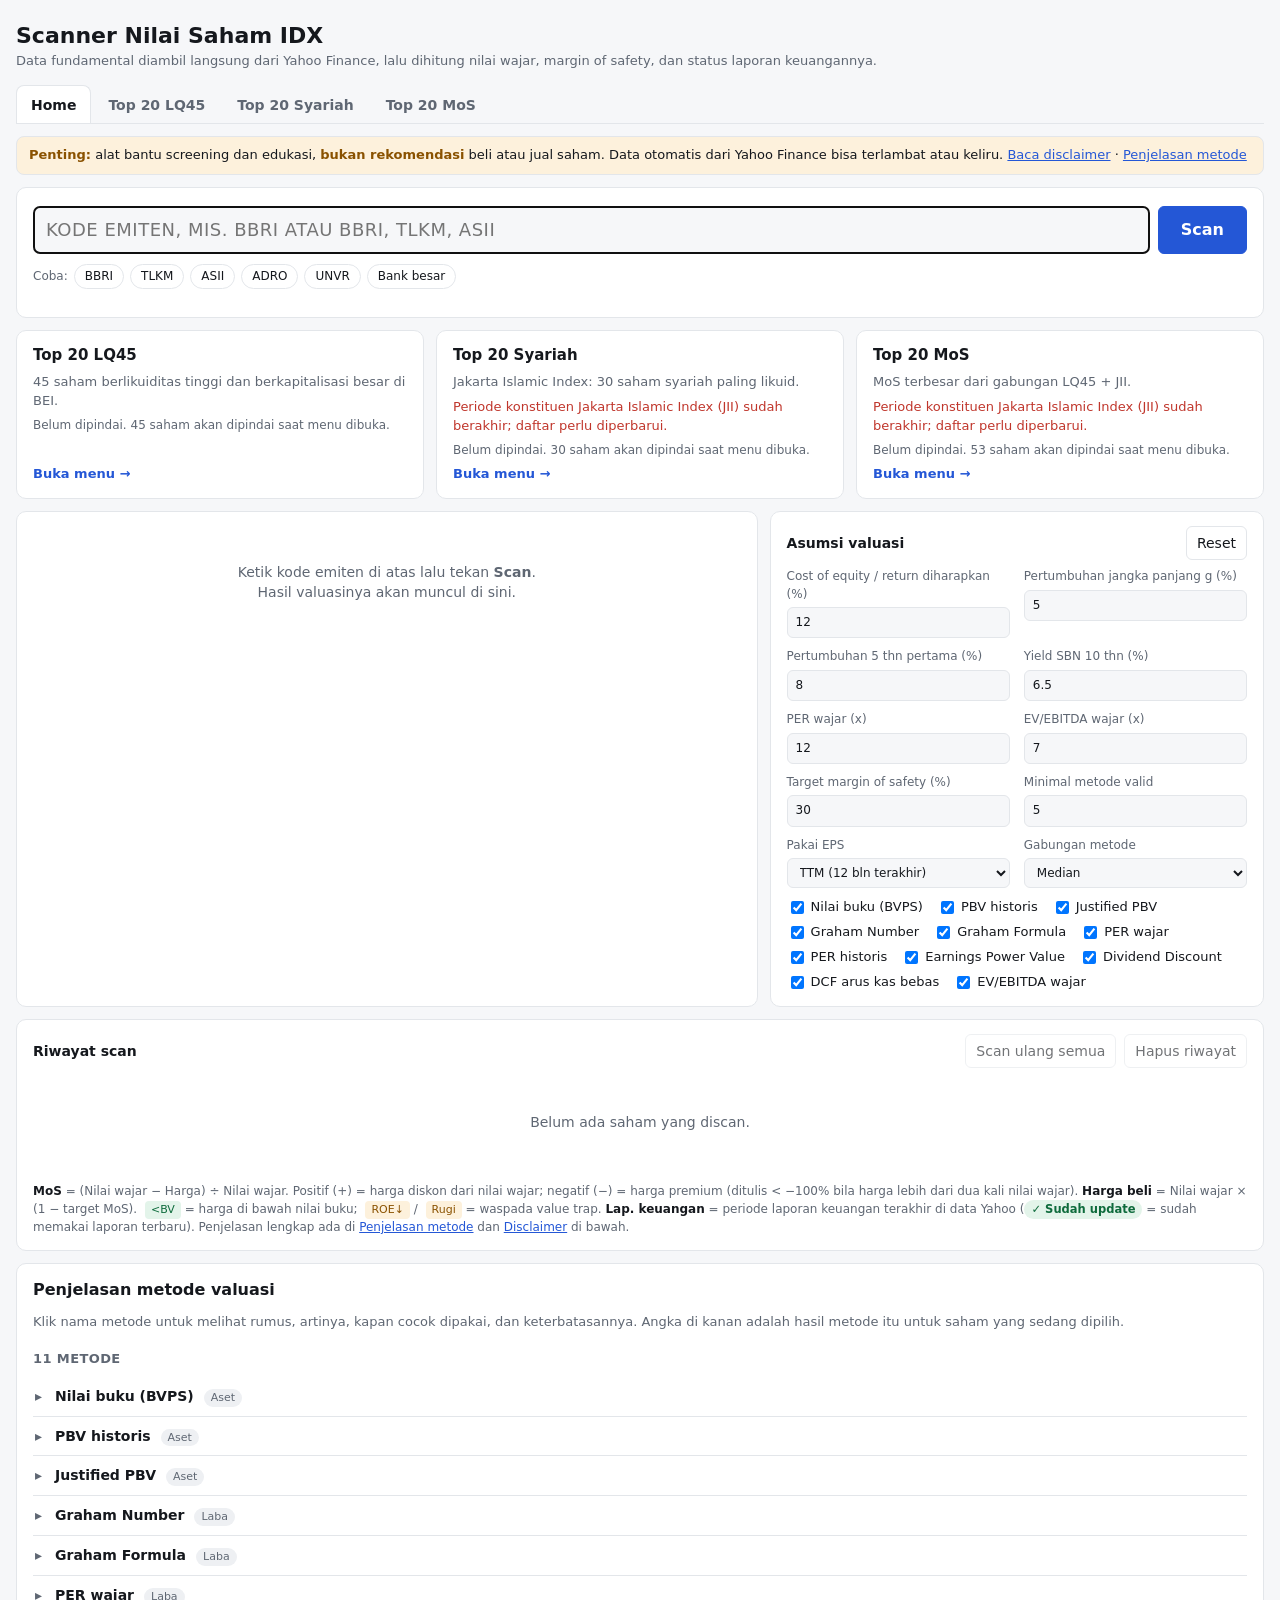
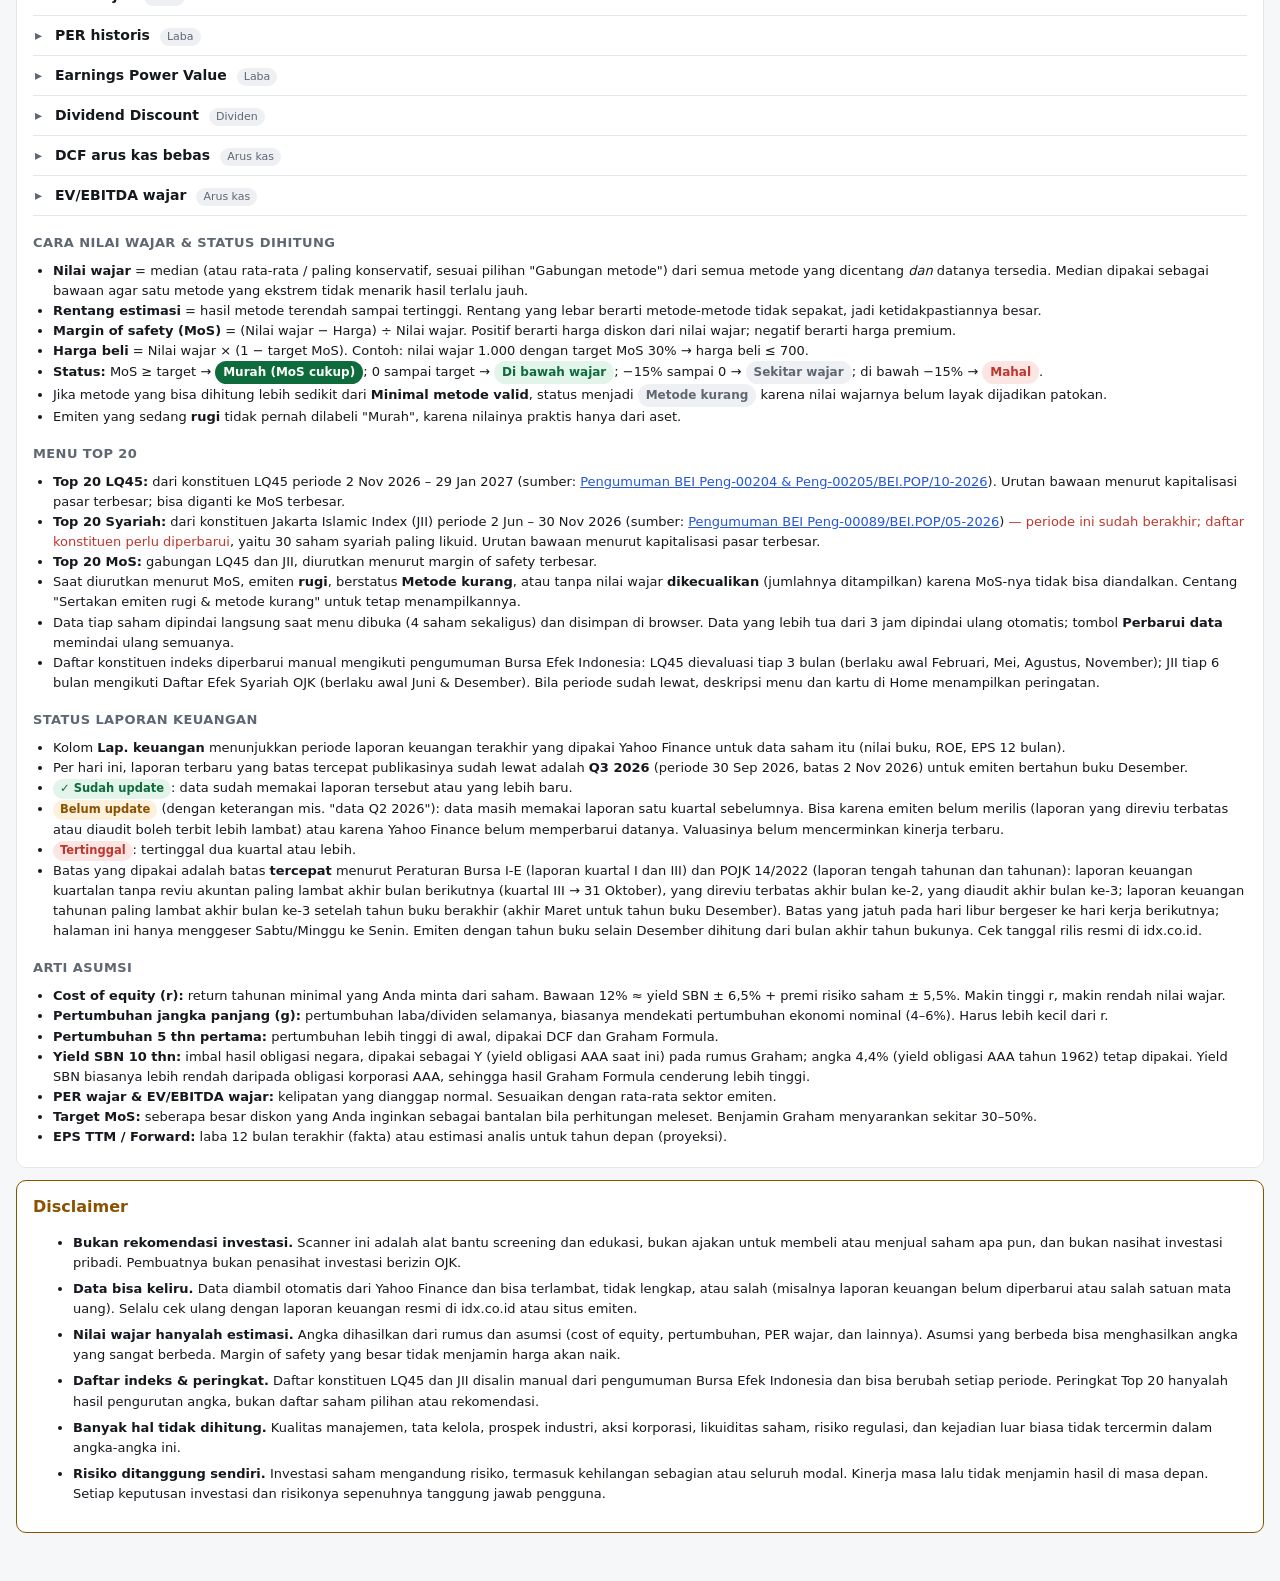
==== commit 0dab6162: "Menu Home, Top 20 LQ45, Top 20 Syariah, Top 20 MoS + status laporan keuangan - Menu Home (scan + riw" ====
--- a/app/public/index.html
+++ b/app/public/index.html
@@ -6,10 +6,12 @@
 <title>Scanner Nilai Saham</title>
 <style>
 :root{
+  color-scheme:light dark;
   --bg:#f6f7f9; --panel:#ffffff; --ink:#15181d; --muted:#5f6773; --line:#e3e6ea;
-  --accent:#2457d6; --accent-ink:#ffffff; --good:#13804a; --good-bg:#e3f4ea; --warn:#a86400; --warn-bg:#fdf1dc;
+  --accent:#2457d6; --accent-ink:#ffffff; --good:#0e6b3c; --good-bg:#e3f4ea; --warn:#8a5200; --warn-bg:#fdf1dc;
   --bad:#c0362c; --bad-bg:#fbe6e4; --neutral-bg:#eef0f3; --bar:#d7dbe1;
 }
+:root[data-theme="light"]{color-scheme:light}
 @media (prefers-color-scheme: dark){
   :root:not([data-theme="light"]){
     --bg:#0f1115; --panel:#171a20; --ink:#e8eaee; --muted:#9aa2ae; --line:#272c35;
@@ -18,18 +20,29 @@
   }
 }
 :root[data-theme="dark"]{
+  color-scheme:dark;
   --bg:#0f1115; --panel:#171a20; --ink:#e8eaee; --muted:#9aa2ae; --line:#272c35;
   --accent:#7ea2ff; --accent-ink:#0f1115; --good:#4cc68a; --good-bg:#14301f; --warn:#f0b14a; --warn-bg:#33270f;
   --bad:#ff7b70; --bad-bg:#3a1a18; --neutral-bg:#222731; --bar:#323946;
 }
 *{box-sizing:border-box}
+[hidden]{display:none !important}
 body{margin:0;background:var(--bg);color:var(--ink);font:14px/1.45 system-ui,-apple-system,"Segoe UI",Roboto,sans-serif}
 .wrap{max-width:1300px;margin:0 auto;padding:20px 16px 48px}
 h1{font-size:22px;margin:0}
 h2{font-size:14px;margin:0 0 10px}
 .sub{color:var(--muted);font-size:13px}
+.small{font-size:12px}
 .panel{background:var(--panel);border:1px solid var(--line);border-radius:10px;padding:14px 16px}
-.search{margin:16px 0 12px;padding:18px 16px}
+.tabs{position:relative;display:flex;gap:2px;margin-top:14px;border-bottom:1px solid var(--line);overflow-x:auto;scrollbar-width:none}
+.tabs::-webkit-scrollbar{display:none}
+.tabs a{padding:9px 14px;border:1px solid transparent;border-bottom:none;border-radius:8px 8px 0 0;margin-bottom:-1px;color:var(--muted);text-decoration:none;font-weight:600;white-space:nowrap}
+.tabs a:hover{color:var(--ink)}
+.tabs a[aria-current="page"]{color:var(--ink);background:var(--panel);border-color:var(--line)}
+/* Layar sempit: "Top 20" disembunyikan dari tab (judul panel tetap menyebutnya) agar keempat tab muat. */
+@media(max-width:480px){.tabs .tl{display:none} .tabs a{padding:9px 12px}}
+.sr{position:absolute;width:1px;height:1px;padding:0;margin:-1px;overflow:hidden;clip:rect(0,0,0,0);white-space:nowrap;border:0}
+.search{margin:12px 0;padding:18px 16px}
 .search form{display:flex;gap:8px}
 .search input{flex:1;min-width:0;font-size:18px;padding:10px 12px;text-transform:uppercase;letter-spacing:.5px}
 .search button[type=submit]{font-size:16px;padding:10px 22px;background:var(--accent);color:var(--accent-ink);border-color:var(--accent);font-weight:600}
@@ -37,41 +50,73 @@
 .chip{padding:3px 10px;border-radius:999px;font-size:12px}
 .queue{margin-top:10px;display:flex;flex-direction:column;gap:6px}
 .queue div{display:flex;align-items:center;gap:8px;font-size:13px}
-.queue .err{color:var(--bad)}
+.err{color:var(--bad);font-size:13px}
 .queue button{padding:0 6px;font-size:12px}
-.spin{width:14px;height:14px;border:2px solid var(--bar);border-top-color:var(--accent);border-radius:50%;animation:sp .8s linear infinite;flex:none}
+.spin{display:inline-block;width:14px;height:14px;border:2px solid var(--bar);border-top-color:var(--accent);border-radius:50%;animation:sp .8s linear infinite;flex:none;vertical-align:-2px}
 @keyframes sp{to{transform:rotate(360deg)}}
+.cards{display:grid;grid-template-columns:1fr;gap:12px;margin-bottom:12px}
+@media(min-width:760px){.cards{grid-template-columns:repeat(3,1fr)}}
+.card{display:flex;flex-direction:column;gap:6px;color:var(--ink);text-decoration:none}
+.card:hover{border-color:var(--accent)}
+.card h3{margin:0;font-size:15px}
+.card ol{margin:2px 0 0;padding-left:20px;font-size:13px;font-variant-numeric:tabular-nums}
+.card .go{margin-top:auto;color:var(--accent);font-weight:600;font-size:13px}
 .grid2{display:grid;grid-template-columns:1fr;gap:12px;margin-bottom:12px}
 @media(min-width:900px){.grid2{grid-template-columns:3fr 2fr}}
 .assume{display:grid;grid-template-columns:repeat(auto-fit,minmax(150px,1fr));gap:10px 14px}
 label{display:flex;flex-direction:column;gap:4px;font-size:12px;color:var(--muted)}
 input,select{font:inherit;color:var(--ink);background:var(--bg);border:1px solid var(--line);border-radius:6px;padding:6px 8px}
 input[type=number]{width:100%}
+/* iOS Safari memperbesar halaman bila kolom isian < 16px mendapat fokus. */
+@media(max-width:600px){input,select,textarea{font-size:16px}}
 .methods{display:flex;flex-wrap:wrap;gap:6px 14px;margin-top:10px}
 .methods label{flex-direction:row;align-items:center;color:var(--ink);font-size:13px}
 button{font:inherit;background:var(--panel);color:var(--ink);border:1px solid var(--line);border-radius:6px;padding:6px 10px;cursor:pointer}
 button:hover{border-color:var(--accent)}
-button:disabled{opacity:.6;cursor:default}
+button:disabled,button[aria-disabled="true"]{opacity:.6;cursor:default}
+.linkbtn{background:none;border:none;padding:0;color:var(--accent);cursor:pointer}
 .tablewrap{overflow-x:auto}
 table{width:100%;border-collapse:collapse;font-variant-numeric:tabular-nums}
 th,td{padding:7px 8px;text-align:right;white-space:nowrap;border-bottom:1px solid var(--line)}
-th{font-size:12px;color:var(--muted);font-weight:600;cursor:pointer;user-select:none;background:var(--panel)}
+th{font-size:12px;color:var(--muted);font-weight:600;user-select:none;background:var(--panel)}
+th[data-k]{cursor:pointer}
 th:hover{color:var(--ink)}
 th.l,td.l{text-align:left}
+.thbtn{background:none;border:0;padding:0;font:inherit;color:inherit;cursor:pointer;white-space:nowrap}
 tbody tr{cursor:pointer}
 tbody tr:hover{background:var(--neutral-bg)}
 tbody tr.sel{background:var(--neutral-bg);outline:2px solid var(--accent);outline-offset:-2px}
-.code{font-weight:650}
+/* Kolom pertama (# / hapus) dan Saham tetap terlihat saat tabel digeser ke samping. */
+.stick,.stick2{position:sticky;z-index:1;background:var(--panel)}
+/* left:-1px menutup celah subpiksel di tepi kiri agar isi yang tergeser tidak mengintip di sebelah kolom sticky. */
+.stick{left:-1px;width:40px;min-width:40px;max-width:40px}
+.stick2{left:39px;box-shadow:1px 0 0 var(--line)}
+th.stick,th.stick2{z-index:2}
+tbody tr:hover .stick,tbody tr:hover .stick2,tbody tr.sel .stick,tbody tr.sel .stick2{background:var(--neutral-bg)}
+/* Garis tepi baris terpilih digambar ulang di sel sticky (outline baris tertutup latar sel sticky). */
+tbody tr.sel .stick{box-shadow:inset 3px 0 0 var(--accent),inset 0 2px 0 var(--accent),inset 0 -2px 0 var(--accent)}
+tbody tr.sel .stick2{box-shadow:inset 0 2px 0 var(--accent),inset 0 -2px 0 var(--accent),1px 0 0 var(--line)}
+td.rank{color:var(--muted);font-weight:600;text-align:center}
+.code{font-weight:650;font-size:inherit;background:none;border:0;padding:0;color:var(--ink);cursor:pointer;text-align:left}
+.code:focus-visible,.thbtn:focus-visible,.del:focus-visible{outline:2px solid var(--accent);outline-offset:2px}
+.del{padding:0 7px}
 .nm{color:var(--muted);font-size:12px;max-width:220px;overflow:hidden;text-overflow:ellipsis}
+@media(max-width:600px){.nm{max-width:140px}}
 .pos{color:var(--good)} .neg{color:var(--bad)} .mut{color:var(--muted)}
 .badge{display:inline-block;padding:2px 8px;border-radius:999px;font-size:12px;font-weight:600}
-.b-buy{background:var(--good-bg);color:var(--good)}
-.b-under{background:var(--good-bg);color:var(--good);opacity:.8}
+.b-buy{background:var(--good);color:var(--panel)}
+.b-under{background:var(--good-bg);color:var(--good)}
 .b-fair{background:var(--neutral-bg);color:var(--muted)}
 .b-over{background:var(--bad-bg);color:var(--bad)}
 .b-na{background:var(--neutral-bg);color:var(--muted)}
 .tag{display:inline-block;font-size:11px;padding:1px 6px;border-radius:4px;margin-left:4px;background:var(--warn-bg);color:var(--warn)}
 .tag.bv{background:var(--good-bg);color:var(--good)}
+.tag.idx{background:var(--neutral-bg);color:var(--muted);margin-left:0;margin-right:4px}
+.lk{display:inline-block;font-size:11.5px;padding:1px 7px;border-radius:999px;font-weight:600;white-space:nowrap}
+.lk-ok{background:var(--good-bg);color:var(--good)}
+.lk-late{background:var(--warn-bg);color:var(--warn)}
+.lk-old{background:var(--bad-bg);color:var(--bad)}
+.lk-na{background:var(--neutral-bg);color:var(--muted)}
 .mos{display:flex;align-items:center;gap:6px;justify-content:flex-end}
 .mosbar{width:70px;height:8px;background:var(--bar);border-radius:4px;position:relative;overflow:hidden}
 .mosbar i{position:absolute;top:0;bottom:0}
@@ -84,6 +129,7 @@
 .cols{display:grid;grid-template-columns:1fr;gap:4px 24px;margin-top:12px}
 @media(min-width:600px){.cols{grid-template-columns:1fr 1fr}}
 .row{display:flex;justify-content:space-between;padding:5px 0;border-bottom:1px solid var(--line);gap:8px}
+.row.off,.row.off a{color:var(--muted)}
 .strip{position:relative;height:56px;margin:44px 14px 8px}
 .strip .axis{position:absolute;left:0;right:0;top:26px;height:4px;background:var(--bar);border-radius:2px}
 .strip .range{position:absolute;top:22px;height:12px;background:var(--good-bg);border:1px solid var(--good);border-radius:6px}
@@ -95,7 +141,18 @@
 .note{font-size:12px;color:var(--muted);margin-top:14px}
 .note b{color:var(--ink)}
 .empty{padding:36px 12px;text-align:center;color:var(--muted)}
+#detail:focus{outline:none}
 .headrow{display:flex;justify-content:space-between;align-items:center;gap:8px;margin-bottom:8px;flex-wrap:wrap}
+.listhead{margin:12px 0}
+.listhead h2{font-size:17px;margin:0 0 4px}
+.listctl{display:flex;flex-wrap:wrap;gap:8px 14px;align-items:center;margin-top:12px}
+.listctl label{flex-direction:row;align-items:center;gap:6px;color:var(--ink);font-size:13px}
+.prog{margin-top:12px;font-size:13px}
+.progress{height:6px;background:var(--bar);border-radius:3px;overflow:hidden;margin-top:6px}
+.progress i{display:block;height:100%;background:var(--accent);transition:width .3s}
+.stats{display:flex;flex-wrap:wrap;gap:4px 18px;margin-top:10px;font-size:12.5px;color:var(--muted)}
+.stats b{color:var(--ink)}
+.more{margin-top:10px;text-align:center}
 a{color:var(--accent)}
 .warnbar{margin-top:12px;padding:9px 12px;border-radius:8px;background:var(--warn-bg);color:var(--ink);font-size:13px;border:1px solid var(--line)}
 .warnbar b{color:var(--warn)}
@@ -123,24 +180,84 @@
 <body>
 <div class="wrap">
   <h1>Scanner Nilai Saham IDX</h1>
-  <div class="sub">Ketik kode emiten, lalu data fundamental diambil langsung dari Yahoo Finance dan dihitung nilai wajar serta margin of safety-nya.</div>
+  <div class="sub">Data fundamental diambil langsung dari Yahoo Finance, lalu dihitung nilai wajar, margin of safety, dan status laporan keuangannya.</div>
+
+  <nav class="tabs" aria-label="Menu">
+    <a href="#home" data-view="home">Home</a>
+    <a href="#lq45" data-view="lq45"><span class="tl">Top 20 </span>LQ45</a>
+    <a href="#syariah" data-view="syariah"><span class="tl">Top 20 </span>Syariah</a>
+    <a href="#mos" data-view="mos"><span class="tl">Top 20 </span>MoS</a>
+  </nav>
+
   <div class="warnbar"><b>Penting:</b> alat bantu screening dan edukasi, <b>bukan rekomendasi</b> beli atau jual saham. Data otomatis dari Yahoo Finance bisa terlambat atau keliru. <a href="#disclaimer">Baca disclaimer</a> · <a href="#panduan">Penjelasan metode</a></div>
 
-  <div class="panel search">
-    <form id="form">
-      <input id="code" placeholder="Kode emiten, mis. BBRI atau BBRI, TLKM, ASII" autocomplete="off" autofocus>
-      <button type="submit" id="go">Scan</button>
-    </form>
-    <div class="chips">Coba:
-      <button class="chip" data-c="BBRI">BBRI</button><button class="chip" data-c="TLKM">TLKM</button>
-      <button class="chip" data-c="ASII">ASII</button><button class="chip" data-c="ADRO">ADRO</button>
-      <button class="chip" data-c="UNVR">UNVR</button><button class="chip" data-c="BBCA, BMRI, BBNI">Bank besar</button>
+  <!-- ===== Home ===== -->
+  <div data-panel="home">
+    <div class="panel search">
+      <form id="form">
+        <input id="code" placeholder="Kode emiten, mis. BBRI atau BBRI, TLKM, ASII" autocomplete="off" autofocus>
+        <button type="submit" id="go">Scan</button>
+      </form>
+      <div class="chips">Coba:
+        <button class="chip" data-c="BBRI">BBRI</button><button class="chip" data-c="TLKM">TLKM</button>
+        <button class="chip" data-c="ASII">ASII</button><button class="chip" data-c="ADRO">ADRO</button>
+        <button class="chip" data-c="UNVR">UNVR</button><button class="chip" data-c="BBCA, BMRI, BBNI">Bank besar</button>
+      </div>
+      <div class="queue" id="queue"></div>
+      <div class="sr" id="home-live" role="status" aria-live="polite"></div>
     </div>
-    <div class="queue" id="queue"></div>
+    <div class="cards" id="cards"></div>
+    <div id="slot-home"></div>
+    <div class="panel">
+      <div class="headrow">
+        <h2 style="margin:0">Riwayat scan</h2>
+        <div style="display:flex;gap:8px"><button id="rescan">Scan ulang semua</button><button id="clear">Hapus riwayat</button></div>
+      </div>
+      <div class="tablewrap" id="hist-wrap">
+        <table><thead><tr id="hist-head"></tr></thead><tbody id="hist-body"></tbody></table>
+      </div>
+      <div class="empty" id="hist-empty" hidden>Belum ada saham yang discan.</div>
+      <div class="note">
+        <b>MoS</b> = (Nilai wajar − Harga) ÷ Nilai wajar. Positif (+) = harga diskon dari nilai wajar; negatif (−) = harga premium
+        (ditulis &lt; −100% bila harga lebih dari dua kali nilai wajar).
+        <b>Harga beli</b> = Nilai wajar × (1 − target MoS). <span class="tag bv">&lt;BV</span> = harga di bawah nilai buku;
+        <span class="tag">ROE↓</span> / <span class="tag">Rugi</span> = waspada value trap.
+        <b>Lap. keuangan</b> = periode laporan keuangan terakhir di data Yahoo (<span class="lk lk-ok">✓ Sudah update</span> = sudah memakai laporan terbaru).
+        Penjelasan lengkap ada di <a href="#panduan">Penjelasan metode</a> dan <a href="#disclaimer">Disclaimer</a> di bawah.
+      </div>
+    </div>
   </div>
 
-  <div class="grid2">
-    <div class="panel" id="detail"></div>
+  <!-- ===== Menu Top 20 (dipakai bergantian oleh LQ45, Syariah, MoS) ===== -->
+  <div data-panel="list" hidden>
+    <div class="panel listhead" id="list-panel" tabindex="-1">
+      <h2 id="list-title"></h2>
+      <div class="sub" id="list-desc"></div>
+      <div class="listctl">
+        <label id="list-rank-wrap">Peringkat berdasarkan
+          <select id="list-rank"><option value="mcap">Kapitalisasi pasar terbesar</option><option value="mos">MoS terbesar</option></select>
+        </label>
+        <label id="list-incl-wrap" title="Emiten rugi, status Metode kurang, atau tanpa nilai wajar"><input type="checkbox" id="list-incl"> Sertakan emiten rugi &amp; metode kurang</label>
+        <label title="Hanya saham yang datanya sudah memakai laporan keuangan terbaru"><input type="checkbox" id="list-fresh"> Hanya laporan keuangan terbaru</label>
+        <button id="list-refresh">Perbarui data</button>
+      </div>
+      <div class="prog" id="list-prog"></div>
+      <div class="sr" id="list-live" role="status" aria-live="polite"></div>
+    </div>
+    <div class="panel" style="margin-bottom:12px">
+      <div class="tablewrap" id="list-wrap">
+        <table><thead><tr id="list-head"></tr></thead><tbody id="list-body"></tbody></table>
+      </div>
+      <div class="empty" id="list-empty" hidden></div>
+      <div class="more"><button id="list-more" hidden></button></div>
+      <div class="note" id="list-note">Klik baris untuk melihat rincian valuasi di bawah tabel. <b>#</b> = peringkat menurut kriteria yang dipilih; klik judul kolom untuk mengurutkan ulang tampilan.</div>
+    </div>
+    <div id="slot-list"></div>
+  </div>
+
+  <!-- Rincian + asumsi: satu elemen yang dipindah ke slot menu aktif -->
+  <div class="grid2" id="shared">
+    <div class="panel" id="detail" tabindex="-1"></div>
     <div class="panel">
       <div class="headrow"><h2 style="margin:0">Asumsi valuasi</h2><button id="reset">Reset</button></div>
       <div class="assume">
@@ -159,22 +276,6 @@
     </div>
   </div>
 
-  <div class="panel">
-    <div class="headrow">
-      <h2 style="margin:0">Riwayat scan</h2>
-      <div style="display:flex;gap:8px"><button id="rescan">Scan ulang semua</button><button id="clear">Hapus riwayat</button></div>
-    </div>
-    <div class="tablewrap">
-      <table><thead><tr id="thead"></tr></thead><tbody id="tbody"></tbody></table>
-    </div>
-    <div class="note">
-      <b>MoS</b> = (Nilai wajar − Harga) ÷ Nilai wajar. Positif (+) = harga diskon dari nilai wajar; negatif (−) = harga premium.
-      <b>Harga beli</b> = Nilai wajar × (1 − target MoS). <span class="tag bv">&lt;BV</span> = harga di bawah nilai buku;
-      <span class="tag">ROE↓</span> / <span class="tag">Rugi</span> = waspada value trap.
-      Penjelasan lengkap ada di <a href="#panduan">Penjelasan metode</a> dan <a href="#disclaimer">Disclaimer</a> di bawah.
-    </div>
-  </div>
-
   <div class="panel guide" id="panduan">
     <h2 style="font-size:16px">Penjelasan metode valuasi</h2>
     <p class="sub" style="margin:0">Klik nama metode untuk melihat rumus, artinya, kapan cocok dipakai, dan keterbatasannya. Angka di kanan adalah hasil metode itu untuk saham yang sedang dipilih.</p>
@@ -192,12 +293,18 @@
       <li>Emiten yang sedang <b>rugi</b> tidak pernah dilabeli "Murah", karena nilainya praktis hanya dari aset.</li>
     </ul>
 
+    <h3>Menu Top 20</h3>
+    <ul id="guide-menus"></ul>
+
+    <h3>Status laporan keuangan</h3>
+    <ul id="guide-lk"></ul>
+
     <h3>Arti asumsi</h3>
     <ul>
       <li><b>Cost of equity (r):</b> return tahunan minimal yang Anda minta dari saham. Bawaan 12% ≈ yield SBN ± 6,5% + premi risiko saham ± 5,5%. Makin tinggi r, makin rendah nilai wajar.</li>
       <li><b>Pertumbuhan jangka panjang (g):</b> pertumbuhan laba/dividen selamanya, biasanya mendekati pertumbuhan ekonomi nominal (4–6%). Harus lebih kecil dari r.</li>
       <li><b>Pertumbuhan 5 thn pertama:</b> pertumbuhan lebih tinggi di awal, dipakai DCF dan Graham Formula.</li>
-      <li><b>Yield SBN 10 thn:</b> imbal hasil obligasi negara, pengganti angka 4,4% pada rumus Graham.</li>
+      <li><b>Yield SBN 10 thn:</b> imbal hasil obligasi negara, dipakai sebagai Y (yield obligasi AAA saat ini) pada rumus Graham; angka 4,4% (yield obligasi AAA tahun 1962) tetap dipakai. Yield SBN biasanya lebih rendah daripada obligasi korporasi AAA, sehingga hasil Graham Formula cenderung lebih tinggi.</li>
       <li><b>PER wajar & EV/EBITDA wajar:</b> kelipatan yang dianggap normal. Sesuaikan dengan rata-rata sektor emiten.</li>
       <li><b>Target MoS:</b> seberapa besar diskon yang Anda inginkan sebagai bantalan bila perhitungan meleset. Benjamin Graham menyarankan sekitar 30–50%.</li>
       <li><b>EPS TTM / Forward:</b> laba 12 bulan terakhir (fakta) atau estimasi analis untuk tahun depan (proyeksi).</li>
@@ -210,6 +317,7 @@
       <li><b>Bukan rekomendasi investasi.</b> Scanner ini adalah alat bantu screening dan edukasi, bukan ajakan untuk membeli atau menjual saham apa pun, dan bukan nasihat investasi pribadi. Pembuatnya bukan penasihat investasi berizin OJK.</li>
       <li><b>Data bisa keliru.</b> Data diambil otomatis dari Yahoo Finance dan bisa terlambat, tidak lengkap, atau salah (misalnya laporan keuangan belum diperbarui atau salah satuan mata uang). Selalu cek ulang dengan laporan keuangan resmi di idx.co.id atau situs emiten.</li>
       <li><b>Nilai wajar hanyalah estimasi.</b> Angka dihasilkan dari rumus dan asumsi (cost of equity, pertumbuhan, PER wajar, dan lainnya). Asumsi yang berbeda bisa menghasilkan angka yang sangat berbeda. Margin of safety yang besar tidak menjamin harga akan naik.</li>
+      <li><b>Daftar indeks & peringkat.</b> Daftar konstituen LQ45 dan JII disalin manual dari pengumuman Bursa Efek Indonesia dan bisa berubah setiap periode. Peringkat Top 20 hanyalah hasil pengurutan angka, bukan daftar saham pilihan atau rekomendasi.</li>
       <li><b>Banyak hal tidak dihitung.</b> Kualitas manajemen, tata kelola, prospek industri, aksi korporasi, likuiditas saham, risiko regulasi, dan kejadian luar biasa tidak tercermin dalam angka-angka ini.</li>
       <li><b>Risiko ditanggung sendiri.</b> Investasi saham mengandung risiko, termasuk kehilangan sebagian atau seluruh modal. Kinerja masa lalu tidak menjamin hasil di masa depan. Setiap keputusan investasi dan risikonya sepenuhnya tanggung jawab pengguna.</li>
     </ul>
@@ -218,6 +326,38 @@
 
 <script>
 const API = "api/scan";
+
+// ===== Daftar konstituen indeks =====
+// Perbarui setiap pergantian periode (halaman menampilkan peringatan setelah tanggal `until` lewat):
+// - LQ45: dievaluasi BEI tiap 3 bulan, berlaku awal Februari, Mei, Agustus, dan November.
+// - JII: evaluasi mayor tiap 6 bulan mengikuti Daftar Efek Syariah OJK, berlaku awal Juni dan Desember.
+const INDEXES = {
+  lq45: {name:"LQ45", period:"2 Nov 2026 – 29 Jan 2027", until:"2027-01-29",
+    source:"Pengumuman BEI Peng-00204 & Peng-00205/BEI.POP/10-2026",
+    url:"https://pusatdata.kontan.co.id/news/ini-daftar-lengkap-saham-baru-lq45-untuk-periode-2-november-2026-29-januari-2027",
+    codes:["AADI","ADMR","ADRO","AKRA","AMMN","AMRT","ANTM","ASII","BBCA","BBNI","BBRI","BBTN","BMRI","BRPT","BUMI",
+           "CPIN","DEWA","ELSA","EMTK","ESSA","EXCL","GOTO","HRTA","ICBP","INCO","INDF","INDY","INKP","ISAT","ITMG",
+           "JPFA","KLBF","MAPI","MBMA","MDKA","MEDC","NCKL","PGAS","PGEO","PTBA","SMGR","TLKM","UNTR","UNVR","WIFI"]},
+  jii:  {name:"Jakarta Islamic Index (JII)", period:"2 Jun – 30 Nov 2026", until:"2026-11-30",
+    source:"Pengumuman BEI Peng-00089/BEI.POP/05-2026",
+    url:"https://stockwatch.id/?p=68316",
+    codes:["AADI","ADMR","ADRO","ANTM","ARCI","BKSL","BRIS","BRMS","BUMI","CPIN","DEWA","ENRG","EXCL","ICBP","INDF",
+           "INKP","JPFA","KLBF","MBMA","MDKA","MEDC","PGAS","PTBA","RAJA","RATU","TLKM","TPIA","UNTR","UNVR","WIFI"]},
+};
+const indexExpired = idx => new Date() > new Date(INDEXES[idx].until+"T23:59:59+07:00");
+const isIndexCode = c => INDEXES.lq45.codes.includes(c) || INDEXES.jii.codes.includes(c);
+
+const LISTS = {
+  lq45:    {title:"Top 20 LQ45", index:"lq45", ranks:["mcap","mos"]},
+  syariah: {title:"Top 20 Syariah", index:"jii", ranks:["mcap","mos"]},
+  mos:     {title:"Top 20 MoS", index:null, ranks:["mos"]},
+};
+const TOP_N = 20;
+const STALE_MS = 3*60*60*1000;   // data menu yang lebih tua dari ini dipindai ulang otomatis
+const PARTIAL_STALE_MS = 10*60*1000;   // data yang sebagian gagal diambil dipindai ulang lebih cepat
+const MAX_PARALLEL = 4;          // permintaan scan bersamaan (ramah rate limit Yahoo)
+const MAX_CODES = 30;            // kode per sekali ketik di Home
+
 // group, formula, what (arti), fit (cocok untuk), limit (keterbatasan) dipakai di bagian "Penjelasan metode".
 const METHODS = [
   {id:"bv", ab:"BV", group:"Aset", name:"Nilai buku (BVPS)", desc:"Ekuitas per saham. PBV < 1 berarti harga di bawah nilai buku.",
@@ -278,60 +418,294 @@
 ];
 const DEFAULTS = {r:12, g:5, gh:8, y:6.5, pe:12, evm:7, mos:30, minN:5, eps:"ttm", agg:"median",
   on:Object.fromEntries(METHODS.map(m=>[m.id,true]))};
-const LS_A = "idx-scanner-asumsi-v1", LS_S = "idx-scanner-riwayat-v1";
+const PREF_DEFAULTS = {
+  lq45:    {rank:"mcap", all:false, incl:false, fresh:false},
+  syariah: {rank:"mcap", all:false, incl:false, fresh:false},
+  mos:     {rank:"mos",  all:false, incl:false, fresh:false},
+};
+const LS = {asumsi:"idx-scanner-asumsi-v1", data:"idx-scanner-data-v1", hist:"idx-scanner-riwayat-v2",
+  pref:"idx-scanner-menu-v1", oldHist:"idx-scanner-riwayat-v1", view:"idx-scanner-view"};
+const SECTORS = {"Financial Services":"Keuangan","Basic Materials":"Bahan baku","Energy":"Energi",
+  "Consumer Defensive":"Konsumer primer","Consumer Cyclical":"Konsumer non-primer","Communication Services":"Telekomunikasi & media",
+  "Industrials":"Industri","Real Estate":"Properti","Healthcare":"Kesehatan","Technology":"Teknologi","Utilities":"Utilitas"};
 
 let A = loadA();
-let S = loadS();          // kode -> data emiten + waktu scan
-let Q = {};               // kode -> "scanning" | pesan error
-let selected = Object.keys(S).sort((a,b)=>S[b].at-S[a].at)[0] || null;
-let sortKey = "at", sortDir = -1, rows = [];
-
+let DATA = {};   // kode -> data emiten terakhir (dipakai semua menu); at = waktu data diambil
+let HIST = [];   // kode yang discan manual di Home, terbaru di depan
+let PREF = loadPref();
+let view = "home";
+const sel = {home:null, lq45:null, syariah:null, mos:null};   // saham terpilih per menu
+const picked = {lq45:false, syariah:false, mos:false};        // pengguna sudah memilih baris sendiri di menu ini
+const Q = {};    // antrean scan Home: kode -> "scanning" | pesan error
+const LP = {};   // progres scan per menu
+const sorts = {hist:{k:"at", d:-1}, list:{k:"rank", d:1}};
+let detailMsg = null;   // {code, text}: pesan "Scan ulang" yang gagal, hanya ditampilkan untuk saham itu
+let queueNote = "";     // catatan di antrean Home (mis. kode yang diabaikan)
+let navScroll = false;  // menu yang dibuka dari kartu Home (klik biasa): gulir ke atas menu itu
+
+// ---------- Penyimpanan (localStorage bisa tidak tersedia; semua dibungkus try/catch) ----------
+function readJSON(key, fallback){ try{ const v = JSON.parse(localStorage.getItem(key)); return v ?? fallback; }catch(e){ return fallback; } }
+function writeJSON(key, value){ try{ localStorage.setItem(key, JSON.stringify(value)); }catch(e){} }
 function loadA(){
-  try{ const s = JSON.parse(localStorage.getItem(LS_A)); if(s) return {...DEFAULTS, ...s, on:{...DEFAULTS.on, ...(s.on||{})}}; }catch(e){}
-  return structuredClone(DEFAULTS);
-}
-function loadS(){ try{ return JSON.parse(localStorage.getItem(LS_S)) || {}; }catch(e){ return {}; } }
-function saveA(){ try{ localStorage.setItem(LS_A, JSON.stringify(A)); }catch(e){} }
-function saveS(){ try{ localStorage.setItem(LS_S, JSON.stringify(S)); }catch(e){} }
-
+  const s = readJSON(LS.asumsi, null);
+  return s ? {...DEFAULTS, ...s, on:{...DEFAULTS.on, ...(s.on||{})}} : structuredClone(DEFAULTS);
+}
+function loadPref(){
+  const s = readJSON(LS.pref, {});
+  return Object.fromEntries(Object.entries(PREF_DEFAULTS).map(([k,d])=>[k, {...d, ...(s[k]||{})}]));
+}
+function loadStore(){
+  DATA = readJSON(LS.data, {});
+  const hist = readJSON(LS.hist, null);
+  if(Array.isArray(hist)){ HIST = hist; return; }
+  // Migrasi dari versi lama: riwayat dulu menyimpan data lengkap per kode.
+  const old = readJSON(LS.oldHist, {});
+  Object.values(old).forEach(s => { if(s?.code && (!DATA[s.code] || DATA[s.code].at < s.at)) DATA[s.code] = s; });
+  HIST = Object.values(old).filter(s=>s?.code).sort((a,b)=>b.at-a.at).map(s=>s.code);
+  saveStore(); writeJSON(LS.hist, HIST);
+  try{ localStorage.removeItem(LS.oldHist); }catch(e){}
+}
+function saveA(){ writeJSON(LS.asumsi, A); }
+function savePref(){ writeJSON(LS.pref, PREF); }
+// Tab lain bisa menulis penyimpanan yang sama: gabungkan per kode (data yang paling baru menang) sebelum menulis.
+function mergeData(disk){
+  let changed = false;
+  Object.entries(disk||{}).forEach(([c,s])=>{ if(s?.at && !(DATA[c]?.at >= s.at)){ DATA[c] = s; changed = true; } });
+  return changed;
+}
+function saveStore(){ mergeData(readJSON(LS.data, {})); writeJSON(LS.data, DATA); }
+// Riwayat hanya diubah lewat daftar tersimpan terbaru, agar tidak menimpa scan / hapus dari tab lain.
+function saveHist(f){ const d = readJSON(LS.hist, null); HIST = f(Array.isArray(d) ? d : HIST); writeJSON(LS.hist, HIST); }
+// Data tanpa field `partial` diambil sebelum perbaikan nilai buku & jumlah saham: anggap basi agar menu memindai ulang.
+const isStale = s => !s || s.partial===undefined || Date.now() - s.at > (s.partial.length ? PARTIAL_STALE_MS : STALE_MS);
+function storeStock(stock){
+  const s = {...stock, at: Date.parse(stock.fetchedAt) || Date.now()};
+  DATA[s.code] = s;
+  saveStore();
+  return s;
+}
+
+// ---------- Format ----------
 const fmtN = (v,d=0) => v==null||!isFinite(v) ? "–" : v.toLocaleString("id-ID",{maximumFractionDigits:d,minimumFractionDigits:d});
 const fmtP = (v,d=1,sign=false) => v==null||!isFinite(v) ? "–" : (sign&&v>0?"+":"") + (v*100).toLocaleString("id-ID",{maximumFractionDigits:d,minimumFractionDigits:d}) + "%";
 const fmtX = v => v==null||!isFinite(v) ? "–" : fmtN(v,2)+"x";
+// MoS tidak punya batas bawah (harga bisa berkali-kali nilai wajar): tampilan ringkas dibatasi "< −100%".
+const fmtMos = (v,d=1) => v!=null && v < -1 ? "< −100%" : fmtP(v,d,true);
+const mosTitle = s => s.mos!=null && s.mos < -1 ? ` title="MoS ${fmtP(s.mos,1,true)}: harga ${fmtN(s.price/s.fair,1)}× nilai wajar"` : "";
 const fmtCap = v => v==null ? "–" : v>=1e12 ? fmtN(v/1e12,1)+" T" : fmtN(v/1e9,0)+" M";
 const fmtT = t => new Date(t).toLocaleString("id-ID",{day:"2-digit",month:"short",hour:"2-digit",minute:"2-digit"});
-
-// ---------- Scan ----------
+const fmtD = iso => new Date(iso+"T00:00:00Z").toLocaleDateString("id-ID",{day:"numeric",month:"short",year:"numeric",timeZone:"UTC"});
+const sectorName = s => SECTORS[s] || s || "Lainnya";
+function $(id){ return document.getElementById(id); }
+function esc(s){ return String(s??"").replace(/[&<>"]/g, c=>({"&":"&amp;","<":"&lt;",">":"&gt;",'"':"&quot;"}[c])); }
+
+// ---------- Status laporan keuangan ----------
+// Batas tercepat publikasi (Peraturan Bursa I-E untuk kuartal I & III, POJK 14/2022 untuk tengah tahunan &
+// tahunan): laporan kuartalan tanpa reviu akuntan paling lambat akhir bulan berikutnya, laporan tahunan paling lambat
+// akhir bulan ke-3 setelah tahun buku berakhir. Batas yang jatuh pada hari libur bergeser ke hari kerja berikutnya;
+// di sini hanya Sabtu/Minggu -> Senin. Laporan "terbaru" = kuartal paling akhir yang batas tercepatnya sudah lewat.
+// Kuartal dihitung dari bulan akhir tahun buku tiap emiten (umumnya Desember).
+function reportDeadline(y, m, annual){   // akhir periode tahun y bulan m (1–12) -> pukul 23:59:59 WIB hari batas
+  const d = new Date(Date.UTC(y, m + (annual ? 3 : 1), 0, 16, 59, 59));
+  const wd = new Date(d.getTime() + 7*3600000).getUTCDay();
+  if(wd===6 || wd===0) d.setUTCDate(d.getUTCDate() + (wd===6 ? 2 : 1));
+  return d;
+}
+const expCache = new Map();
+function expectedReport(fyMonth = 12){
+  const now = new Date(), key = `${fyMonth}|${now.toISOString().slice(0,13)}`;   // dihitung ulang tiap jam
+  if(expCache.has(key)) return expCache.get(key);
+  let y = now.getUTCFullYear(), m = now.getUTCMonth()+1, res = null;
+  for(let k=0; k<15 && !res; k++){
+    if((m - fyMonth + 12) % 3 === 0){
+      const annual = m === fyMonth, dl = reportDeadline(y, m, annual);
+      if(now > dl) res = {iso: new Date(Date.UTC(y, m, 0)).toISOString().slice(0,10), annual,
+        dueIso: new Date(dl.getTime() + 7*3600000).toISOString().slice(0,10)};
+    }
+    if(--m === 0){ m = 12; y--; }
+  }
+  expCache.set(key, res);
+  return res;
+}
+const fyMonthOf = s => s.lastFiscalYearEnd ? +s.lastFiscalYearEnd.slice(5,7) : 12;
+function periodLabel(iso, fyMonth = 12){
+  const m = +iso.slice(5,7), y = +iso.slice(0,4);
+  if(m === fyMonth) return `FY ${y}`;
+  return fyMonth===12 && m%3===0 ? `Q${m/3} ${y}` : fmtD(iso);
+}
+function lkInfo(s){
+  if(s.lastReport===undefined) return {key:"na", cls:"lk-na", short:"Perlu scan ulang", sub:"", state:"Perlu scan ulang",
+    tip:"Data ini diambil sebelum status laporan keuangan tersedia. Klik Scan ulang untuk melihatnya."};
+  const fy = fyMonthOf(s), exp = expectedReport(fy);
+  if(!s.lastReport || !exp) return {key:"na", cls:"lk-na", short:"–", sub:"", state:"Tidak diketahui",
+    tip:"Periode laporan keuangan tidak tersedia di data Yahoo Finance."};
+  const last = s.lastReport, q = periodLabel(last, fy), want = periodLabel(exp.iso, fy);
+  // Jumlah akhir kuartal emiten sesudah lastReport s.d. periode yang diharapkan (ceil: periode di luar kalender
+  // kuartalnya, mis. 31 Agu, tetap dihitung tertinggal dari 30 Sep).
+  const behind = Math.ceil(((+exp.iso.slice(0,4) - +last.slice(0,4))*12 + (+exp.iso.slice(5,7) - +last.slice(5,7)))/3);
+  const due = exp.annual
+    ? `batas publikasi laporan keuangan tahunannya ${fmtD(exp.dueIso)}`
+    : `batas tercepatnya ${fmtD(exp.dueIso)} untuk laporan tanpa reviu akuntan; laporan yang direviu atau diaudit boleh terbit hingga akhir bulan ke-2 atau ke-3`;
+  if(behind <= 0) return {key:"ok", cls:"lk-ok", short:"✓ Sudah update", sub:q, state:"Sudah update", q, want,
+    tip:`Data memakai laporan ${q} (per ${fmtD(last)}). Laporan terbaru per hari ini: ${want} (batas tercepat publikasinya ${fmtD(exp.dueIso)} sudah lewat).`};
+  if(behind === 1) return {key:"late", cls:"lk-late", short:"Belum update", sub:`data ${q}`, state:"Belum update", q, want,
+    tip:`Data masih memakai laporan ${q} (per ${fmtD(last)}); laporan ${want} belum ada di Yahoo Finance. Bisa karena emiten belum merilis (${due}) atau Yahoo belum memperbarui datanya.`};
+  return {key:"old", cls:"lk-old", short:"Tertinggal", sub:`data ${q}`, state:"Tertinggal", q, want,
+    tip:`Data memakai laporan ${q} (per ${fmtD(last)}), tertinggal ${behind} kuartal dari laporan ${want}.`};
+}
+// Tabel: lencana + periode di baris kedua; inline (rincian): lencana + periode di sebelahnya.
+const lkBadge = (s, inline=false) => {
+  const k = lkInfo(s), b = `<span class="lk ${k.cls}" title="${esc(k.tip)}">${k.short}</span>`;
+  return !k.sub ? b : inline ? `${b} <span class="mut">${esc(k.sub)}</span>` : `${b}<div class="nm">${esc(k.sub)}</div>`;
+};
+
+// ---------- Scan (antrean bersama untuk Home & menu Top 20) ----------
+// Permintaan pengguna (Scan, Scan ulang) didahulukan dari pemindaian menu. Rate limit (429) atau server tak
+// terjangkau menjeda SEMUA permintaan bersama-sama; bila terulang tiga gelombang, sisa antrean dihentikan.
+let active = 0, pauseUntil = 0, pauseSetAt = 0, strikes = 0, pumpTimer = 0, pauseNet = false;
+const waiting = [];              // job {code, urgent, run, fail, startedAt}
+const inflight = new Map();      // kode -> {promise, job}
+const running = new Set();       // kode yang permintaannya sedang dikirim (bukan sekadar antre)
+const paused = () => pauseUntil > Date.now();
+
+function pump(){
+  clearTimeout(pumpTimer);
+  while(active < MAX_PARALLEL && waiting.length){
+    if(paused()){ pumpTimer = setTimeout(pump, pauseUntil - Date.now()); return; }
+    const job = waiting.shift();
+    active++;
+    job.run().finally(()=>{ active--; pump(); });
+  }
+}
+// Permintaan pengguna antre di depan sesuai urutan masuk; percobaan ulang kembali ke depan kelompoknya.
+function enqueue(job, retry){
+  const n = waiting.findIndex(j=>!j.urgent), end = n < 0 ? waiting.length : n;
+  if(retry && job.urgent) waiting.unshift(job);
+  else if(retry || job.urgent) waiting.splice(end, 0, job);
+  else waiting.push(job);
+  pump();
+}
+
+// Satu permintaan ke API; tidak pernah melempar exception.
+async function requestStock(code){
+  try{
+    const r = await fetch(`${API}?code=${encodeURIComponent(code)}`);
+    const body = await r.json().catch(()=>({error:`Server tidak merespons dengan benar (HTTP ${r.status})`, retryable: r.status>=500}));
+    return {status: r.status, ...body};
+  }catch(e){
+    return {status:0, network:true, retryable:true,
+      error:"Tidak bisa menghubungi server scan. Periksa koneksi internet (versi lokal: pastikan jalankan.bat masih berjalan)."};
+  }
+}
+
+// Gelombang 429 / gangguan jaringan berikutnya menggandakan jeda (10, 20, 40, 60 detik). Mulai gelombang ke-3,
+// sisa antrean dihentikan agar tidak terus membebani Yahoo. Kembalikan true bila antrean dihentikan.
+function throttled(job, message, net){
+  if(job.startedAt >= pauseSetAt){   // permintaan yang dikirim sebelum jeda terakhir = gelombang yang sama
+    strikes++;
+    pauseSetAt = Date.now();
+    pauseUntil = pauseSetAt + Math.min(60000, 10000 * 2**(strikes-1)) + Math.random()*2000;
+    pauseNet = !!net;
+  }
+  scheduleRender();
+  if(strikes < 3) return false;
+  waiting.splice(0).forEach(j => j.fail(`${message} Pemindaian dihentikan sementara.`));
+  return true;
+}
+
+// Ambil satu emiten; permintaan ganda untuk kode yang sama digabung. Gagal sementara dicoba ulang 2x.
+function fetchStock(code, {urgent=false}={}){
+  const cur = inflight.get(code);
+  if(cur){
+    // Sudah antre di pemindaian menu: pindahkan ke antrean permintaan pengguna bila pengguna memintanya langsung.
+    if(urgent && !cur.job.urgent){
+      cur.job.urgent = true;
+      const i = waiting.indexOf(cur.job);
+      if(i >= 0){ waiting.splice(i, 1); enqueue(cur.job); }
+    }
+    return cur.promise;
+  }
+  const entry = {};
+  entry.promise = new Promise((resolve, reject)=>{
+    let attempt = 0;
+    const job = entry.job = {code, urgent, fail: msg => reject(new Error(msg)), run: async ()=>{
+      job.startedAt = Date.now();
+      running.add(code); scheduleRender();
+      const res = await requestStock(code);
+      running.delete(code);
+      if(res.status===200 && res.stock){ strikes = 0; resolve(storeStock(res.stock)); return; }
+      const limitedNow = res.status===429 || res.network;
+      if(limitedNow && throttled(job, res.error, res.network)){ job.fail(`${res.error} Pemindaian dihentikan sementara.`); return; }
+      // Kode indeks pasti ada: 404 karena gangguan sesaat Yahoo dicoba sekali lagi.
+      const retry = limitedNow || res.retryable || (res.status===404 && attempt===0 && isIndexCode(code));
+      if(!retry || attempt >= 2){ job.fail(res.error || `HTTP ${res.status}`); return; }
+      attempt++;
+      // Slot dilepas selama menunggu: 429 menunggu jeda bersama, gangguan lain menunggu 2,5 / 7 detik.
+      if(limitedNow) enqueue(job, true);
+      else setTimeout(()=>enqueue(job, true), attempt===1 ? 2500 : 7000);
+    }};
+    enqueue(job);
+  }).finally(()=>inflight.delete(code));
+  inflight.set(code, entry);
+  return entry.promise;
+}
+
 function parseCodes(text){
-  return [...new Set(text.toUpperCase().split(/[\s,;]+/).map(c=>c.replace(/\.JK$/,"")).filter(Boolean))].slice(0,30);
-}
-
-async function scan(codes){
+  return [...new Set(text.toUpperCase().split(/[\s,;]+/).map(c=>c.replace(/\.JK$/,"")).filter(Boolean))];
+}
+
+function announce(where, text){ $(where==="home" ? "home-live" : "list-live").textContent = text; }
+
+function scanManual(codes){
   if(!codes.length) return;
   codes.forEach(c => Q[c] = "scanning");
-  renderQueue();
-  await Promise.all(codes.map(async c => {
-    try{
-      const r = await fetch(`${API}?code=${encodeURIComponent(c)}`);
-      const j = await r.json().catch(() => ({error:`Server tidak merespons dengan benar (HTTP ${r.status})`}));
-      if(!r.ok || j.error) throw new Error(j.error || `HTTP ${r.status}`);
-      S[j.stock.code] = {...j.stock, at:Date.now()};
-      delete Q[c];
-      saveS();
-      selected = j.stock.code;
-      render();
-    }catch(e){
-      Q[c] = e instanceof TypeError ? "Tidak bisa menghubungi server scan. Pastikan jalankan.bat masih berjalan." : e.message;
-    }
-    renderQueue();
+  render();
+  let left = codes.length, failed = 0;
+  codes.forEach(c => fetchStock(c, {urgent:true}).then(s=>{
+    delete Q[c];
+    saveHist(h => [s.code, ...h.filter(x=>x!==s.code)]);
+    sel.home = s.code;
+    // Satu kode: tampilkan rinciannya segera, kecuali tombol mouse sedang ditekan (klik lain sedang berlangsung).
+    if(codes.length===1){ if(pointerHeld) scheduleRender(); else { render(); if(view==="home") revealDetail(); } }
+  }).catch(e=>{ Q[c] = e.message; failed++; }).finally(()=>{
+    if(--left === 0) announce("home", codes.length===1
+      ? (failed ? `${c} gagal dipindai.` : `${c} selesai dipindai.`)
+      : `${codes.length-failed} dari ${codes.length} saham selesai dipindai${failed ? `, ${failed} gagal` : ""}.`);
+    scheduleRender();
   }));
 }
 
 function renderQueue(){
-  const busy = Object.values(Q).some(v=>v==="scanning");
-  $("go").disabled = busy; $("go").textContent = busy ? "Scanning…" : "Scan";
-  $("queue").innerHTML = Object.entries(Q).map(([c,v]) => v==="scanning"
-    ? `<div><span class="spin"></span>Scanning <b>${esc(c)}</b>: mengambil harga, laporan keuangan & dividen…</div>`
-    : `<div class="err"><b>${esc(c)}</b>: ${esc(v)} <button data-x="${esc(c)}" title="Tutup">×</button></div>`).join("");
+  const scanning = Object.keys(Q).filter(c=>Q[c]==="scanning");
+  const queued = scanning.filter(c=>!running.has(c));
+  const lines = queueNote ? [`<div class="mut">${esc(queueNote)}</div>`] : [];
+  scanning.filter(c=>running.has(c)).forEach(c => lines.push(
+    `<div><span class="spin"></span>Scanning <b>${esc(c)}</b>: mengambil harga, laporan keuangan & dividen…</div>`));
+  if(queued.length) lines.push(`<div><span class="spin"></span>${paused() ? `Menunggu jeda karena ${pauseWhy()}:` : "Menunggu antrean:"} <b>${queued.map(esc).join(", ")}</b></div>`);
+  Object.entries(Q).filter(([,v])=>v!=="scanning").forEach(([c,v]) => lines.push(
+    `<div class="err"><b>${esc(c)}</b>: ${esc(v)} <button data-x="${esc(c)}" aria-label="Tutup pesan ${esc(c)}" title="Tutup">×</button></div>`));
+  setHtml($("queue"), lines.join(""));
+}
+const pauseWhy = () => pauseNet ? "server scan tidak terjangkau (periksa koneksi; versi lokal: jalankan.bat)" : "Yahoo Finance membatasi permintaan";
+
+// Pindai konstituen menu: hanya yang belum ada / sudah basi, kecuali force.
+function ensureList(key, {force=false, only=null}={}){
+  if(LP[key]?.running) return;
+  const codes = only || listCodes(key).filter(c => force || isStale(DATA[c]));
+  const st = LP[key] = {total:codes.length, done:0, failed:{}, running:codes.length>0};
+  if(codes.length) announce("list", `Memindai ${codes.length} saham ${LISTS[key].title}…`);
+  render();
+  codes.forEach(c => fetchStock(c)
+    .catch(e=>{ st.failed[c] = e.message; })
+    .finally(()=>{
+      st.done++;
+      if(st.done >= st.total){
+        st.running = false;
+        const nf = Object.keys(st.failed).length;
+        announce("list", `Pemindaian ${LISTS[key].title} selesai: ${st.total-nf} berhasil${nf ? `, ${nf} gagal` : ""}.`);
+      }
+      scheduleRender();
+    }));
 }
 
 // ---------- Valuasi ----------
@@ -393,54 +767,240 @@
   const [cls,lab] = STATUS[s.status];
   return `<span class="badge ${cls}">${s.status==="few" ? `${lab} (${s.n}/${A.minN})` : lab}</span>`;
 };
-const COLS = [
-  {k:"code",  t:"Saham", l:true},
-  {k:"price", t:"Harga"},
-  {k:"pbv",   t:"PBV"},
-  {k:"per",   t:"PER"},
-  {k:"roe",   t:"ROE"},
-  {k:"dy",    t:"Div. yield"},
-  {k:"bvps",  t:"Nilai buku"},
-  {k:"fair",  t:"Nilai wajar"},
-  {k:"mos",   t:"MoS (+/−)"},
-  {k:"buyAt", t:"Harga beli"},
-  {k:"status",t:"Status", l:true},
-  {k:"at",    t:"Discan"},
-];
-
-// ---------- Render ----------
-function render(){
-  rows = Object.values(S).map(value);
-  rows.sort((a,b)=>{
-    let x = a[sortKey], y = b[sortKey];
-    if(sortKey==="status"){ x = STATUS_ORDER[x]; y = STATUS_ORDER[y]; }
-    if(x==null && y==null) return 0; if(x==null) return 1; if(y==null) return -1;
-    return (typeof x==="string" ? x.localeCompare(y) : x-y) * sortDir;
+
+// ---------- Menu Top 20 ----------
+function listCodes(key){
+  const idx = LISTS[key].index;
+  return idx ? INDEXES[idx].codes : [...new Set([...INDEXES.lq45.codes, ...INDEXES.jii.codes])];
+}
+function listMode(key){ const L = LISTS[key]; return L.ranks.includes(PREF[key].rank) ? PREF[key].rank : L.ranks[0]; }
+
+// Peringkat konstituen yang sudah punya data. Saat diurutkan menurut MoS, emiten rugi / metode kurang /
+// tanpa nilai wajar dikecualikan (kecuali dicentang) agar MoS semu dari satu-dua metode tidak naik ke atas.
+function rankList(key){
+  const P = PREF[key], mode = listMode(key), codes = listCodes(key);
+  const have = codes.filter(c=>DATA[c]).map(c=>value(DATA[c]));
+  const excluded = [], stale = [];
+  let pool = have.filter(s=>{
+    if(mode==="mos" && !P.incl && (s.mos==null || s.status==="few" || s.weak==="Rugi")){ excluded.push(s); return false; }
+    if(P.fresh && lkInfo(s).key!=="ok"){ stale.push(s); return false; }
+    return true;
   });
-  $("thead").innerHTML = COLS.map(c =>
-    `<th class="${c.l?"l":""}" data-k="${c.k}">${c.t}${sortKey===c.k?(sortDir>0?" ▲":" ▼"):""}</th>`).join("") + "<th></th>";
-  $("tbody").innerHTML = rows.length ? rows.map(s => {
+  pool.sort(mode==="mcap" ? (a,b)=>(b.mcap??-1)-(a.mcap??-1) : (a,b)=>(b.mos??-Infinity)-(a.mos??-Infinity));
+  pool.forEach((s,i)=>{ s.rank = i+1; });
+  return {codes, have, pool, excluded, stale, mode};
+}
+
+function rankPhrase(mode){ return mode==="mcap" ? "kapitalisasi pasar terbesar" : "margin of safety (MoS) terbesar"; }
+function indexNote(idx){
+  const I = INDEXES[idx];
+  const src = I.url ? `<a href="${esc(I.url)}" target="_blank" rel="noopener">${esc(I.source||"sumber")}</a>` : esc(I.source);
+  const old = indexExpired(idx) ? ` <span class="err">— periode ini sudah berakhir; daftar konstituen perlu diperbarui</span>` : "";
+  return `${esc(I.name)} periode ${esc(I.period)}${src ? ` (sumber: ${src})` : ""}${old}`;
+}
+function listDesc(key, mode){
+  const n = listCodes(key).length;
+  if(key==="mos") return `20 saham dengan MoS terbesar dari gabungan LQ45 dan JII (${n} saham unik). Konstituen: ${indexNote("lq45")}; ${indexNote("jii")}.`;
+  const extra = key==="syariah" ? ", indeks 30 saham syariah paling likuid" : "";
+  return `20 teratas dari ${n} konstituen ${indexNote(LISTS[key].index)}${extra}, diurutkan menurut ${rankPhrase(mode)}.`;
+}
+function cardDesc(key){
+  if(key==="mos") return "MoS terbesar dari gabungan LQ45 + JII.";
+  return key==="lq45" ? "45 saham berlikuiditas tinggi dan berkapitalisasi besar di BEI." : "Jakarta Islamic Index: 30 saham syariah paling likuid.";
+}
+const listIndexes = key => LISTS[key].index ? [LISTS[key].index] : ["lq45","jii"];
+
+// ---------- Tabel ----------
+function codeTags(s){
+  const t = [];
+  if(s.pbv!=null && s.pbv<1) t.push('<span class="tag bv">&lt;BV</span>');
+  if(s.weak) t.push(`<span class="tag">${s.weak}</span>`);
+  if(s.partial?.length) t.push(`<span class="tag" title="Sebagian data gagal diambil: ${esc(s.partial.join(", "))}">sebagian</span>`);
+  // Di menu, data yang sudah basi (pembaruannya gagal) ditandai agar tidak dikira terbaru.
+  if(view!=="home" && Date.now()-s.at > STALE_MS) t.push(`<span class="tag" title="Data diambil ${fmtT(s.at)}; pembaruan belum berhasil">lama</span>`);
+  return t.join("");
+}
+const CELL = {
+  del:   s => `<td class="stick"><button class="del" data-del="${s.code}" aria-label="Hapus ${s.code} dari riwayat" title="Hapus dari riwayat">×</button></td>`,
+  rank:  s => `<td class="rank stick">${s.rank??"–"}</td>`,
+  code:  s => `<td class="l stick2"><div><button class="code" data-c="${s.code}">${s.code}</button>${codeTags(s)}</div><div class="nm" title="${esc(s.name)}">${esc(s.name)}</div></td>`,
+  sector:s => `<td class="l mut">${esc(sectorName(s.sector))}</td>`,
+  price: s => `<td>${fmtN(s.price)}</td>`,
+  mcap:  s => `<td>${fmtCap(s.mcap)}</td>`,
+  pbv:   s => `<td>${fmtX(s.pbv)}</td>`,
+  per:   s => `<td>${fmtX(s.per)}</td>`,
+  roe:   s => `<td>${fmtP(s.roe)}</td>`,
+  dy:    s => `<td>${fmtP(s.dy)}</td>`,
+  bvps:  s => `<td>${fmtN(s.bvps)}</td>`,
+  fair:  s => `<td>${fmtN(s.fair)}<div class="nm">${s.n>1?`${s.n} metode · ${fmtN(s.lo)} – ${fmtN(s.hi)}`:""}</div></td>`,
+  mos:   s => {
     const w = s.mos==null ? 0 : Math.min(Math.abs(s.mos),1)*50;
     const bar = s.mos==null ? "" : s.mos>=0
       ? `<i style="left:50%;width:${w}%;background:var(--good)"></i>`
       : `<i style="right:50%;width:${w}%;background:var(--bad)"></i>`;
-    return `<tr data-c="${s.code}" class="${selected===s.code?"sel":""}">
-      <td class="l"><div class="code">${s.code}${s.pbv!=null&&s.pbv<1?'<span class="tag bv">&lt;BV</span>':""}${s.weak?`<span class="tag">${s.weak}</span>`:""}</div><div class="nm" title="${esc(s.name)}">${esc(s.name)}</div></td>
-      <td>${fmtN(s.price)}</td>
-      <td>${fmtX(s.pbv)}</td>
-      <td>${fmtX(s.per)}</td>
-      <td>${fmtP(s.roe)}</td>
-      <td>${fmtP(s.dy)}</td>
-      <td>${fmtN(s.bvps)}</td>
-      <td>${fmtN(s.fair)}<div class="nm">${s.n>1?`${s.n} metode · ${fmtN(s.lo)} – ${fmtN(s.hi)}`:""}</div></td>
-      <td><div class="mos"><span class="${s.mos>0?"pos":s.mos<0?"neg":""}" style="font-weight:650">${fmtP(s.mos,1,true)}</span><div class="mosbar">${bar}</div></div></td>
-      <td>${fmtN(s.buyAt)}</td>
-      <td class="l">${statusBadge(s)}</td>
-      <td class="mut">${fmtT(s.at)}</td>
-      <td><button data-del="${s.code}" title="Hapus dari riwayat">×</button></td>
-    </tr>`;}).join("") : `<tr><td colspan="${COLS.length+1}" class="empty">Belum ada saham yang discan.</td></tr>`;
+    return `<td><div class="mos"><span class="${s.mos>0?"pos":s.mos<0?"neg":""}" style="font-weight:650"${mosTitle(s)}>${fmtMos(s.mos)}</span><div class="mosbar">${bar}</div></div></td>`;
+  },
+  buyAt: s => `<td>${fmtN(s.buyAt)}</td>`,
+  status:s => `<td class="l">${statusBadge(s)}</td>`,
+  lk:    s => `<td class="l">${lkBadge(s)}</td>`,
+  at:    s => `<td class="mut">${fmtT(s.at)}</td>`,
+};
+// Kolom penentu keputusan (MoS, status, laporan keuangan) langsung setelah nama agar terlihat tanpa menggeser tabel.
+const HIST_COLS = [
+  {k:"del",t:"Hapus",c:"stick",nosort:1},{k:"code",t:"Saham",l:1,c:"stick2"},{k:"mos",t:"MoS (+/−)"},
+  {k:"status",t:"Status",l:1},{k:"lk",t:"Lap. keuangan",l:1},{k:"price",t:"Harga"},{k:"fair",t:"Nilai wajar"},
+  {k:"buyAt",t:"Harga beli"},{k:"pbv",t:"PBV"},{k:"per",t:"PER"},{k:"roe",t:"ROE"},{k:"dy",t:"Div. yield"},
+  {k:"bvps",t:"Nilai buku"},{k:"at",t:"Data"},
+];
+const LIST_COLS = [
+  {k:"rank",t:"#",c:"stick"},{k:"code",t:"Saham",l:1,c:"stick2"},{k:"mos",t:"MoS (+/−)"},{k:"status",t:"Status",l:1},
+  {k:"lk",t:"Lap. keuangan",l:1},{k:"price",t:"Harga"},{k:"fair",t:"Nilai wajar"},{k:"buyAt",t:"Harga beli"},
+  {k:"mcap",t:"Kap. pasar"},{k:"pbv",t:"PBV"},{k:"per",t:"PER"},{k:"roe",t:"ROE"},{k:"dy",t:"Div. yield"},
+  {k:"sector",t:"Sektor",l:1},
+];
+function sortVal(s, k){
+  if(k==="status") return STATUS_ORDER[s.status];
+  if(k==="lk") return s.lastReport || null;
+  if(k==="sector") return sectorName(s.sector);
+  return s[k];
+}
+function sortRows(rows, {k, d}){
+  rows.sort((a,b)=>{
+    const x = sortVal(a,k), y = sortVal(b,k);
+    if(x==null && y==null) return 0; if(x==null) return 1; if(y==null) return -1;
+    return (typeof x==="string" ? x.localeCompare(y) : x-y) * d;
+  });
+}
+const headHtml = (cols, srt) => cols.map(c => {
+  const cls = [c.l && "l", c.c].filter(Boolean).join(" ");
+  if(c.nosort) return `<th class="${cls}"><span class="sr">${c.t}</span></th>`;
+  const on = srt.k===c.k;
+  return `<th class="${cls}" data-k="${c.k}"${on ? ` aria-sort="${srt.d>0?"ascending":"descending"}"` : ""}><button type="button" class="thbtn" data-sort="${c.k}">${c.t}${on?(srt.d>0?" ▲":" ▼"):""}</button></th>`;
+}).join("");
+const rowHtml = (s, cols) => {
+  const on = sel[view]===s.code;
+  return `<tr data-c="${s.code}"${on ? ' class="sel" aria-current="true"' : ""}>${cols.map(c=>CELL[c.k](s)).join("")}</tr>`;
+};
+
+// ---------- Render ----------
+// Hasil scan datang beruntun: render digabung (paling sering tiap 250 ms) dan ditunda selama tombol mouse / jari
+// masih ditekan, agar klik pada baris tidak hilang karena tabel diganti di tengah klik.
+let renderTimer = 0, pointerHeld = 0;
+function scheduleRender(){ if(!renderTimer) renderTimer = setTimeout(flushRender, 250); }
+function flushRender(){
+  renderTimer = 0;
+  if(pointerHeld && Date.now() - pointerHeld < 3000){ renderTimer = -1; return; }   // dilanjutkan saat dilepas
+  render();
+}
+function render(){
+  if(renderTimer > 0) clearTimeout(renderTimer);
+  renderTimer = 0;
+  if(expectedReport(12)?.iso !== guideExp) buildGuideLk();
+  if(view==="home"){ renderQueue(); renderHistory(); renderCards(); }
+  else renderList();
+  renderDetail();
+}
+
+// Ganti isi elemen tanpa menghilangkan fokus keyboard dari tombol di dalamnya.
+function setHtml(el, html){
+  const a = document.activeElement;
+  // Nama tag ikut dicocokkan: baris <tr data-c> juga punya data-c seperti tombol kodenya.
+  const key = a && a !== el && el.contains(a)
+    ? ["re","open","act","c","del","sort","x","card"].filter(k=>a.dataset[k]!=null).map(k=>`[data-${k}="${CSS.escape(a.dataset[k])}"]`).join("")
+    : "";
+  el.innerHTML = html;
+  if(key) el.querySelector(a.tagName.toLowerCase() + key)?.focus({preventScroll:true});
+}
+
+function renderHistory(){
+  const rows = HIST.filter(c=>DATA[c]).map(c=>value(DATA[c]));
+  sortRows(rows, sorts.hist);
+  setHtml($("hist-head"), headHtml(HIST_COLS, sorts.hist));
+  setHtml($("hist-body"), rows.map(s=>rowHtml(s, HIST_COLS)).join(""));
+  $("hist-wrap").hidden = !rows.length;
+  $("hist-empty").hidden = !!rows.length;
   $("rescan").disabled = $("clear").disabled = !rows.length;
-  renderDetail();
+}
+
+function renderCards(){
+  setHtml($("cards"), Object.entries(LISTS).map(([key,L])=>{
+    const R = rankList(key), top = R.pool.slice(0,3), total = R.codes.length;
+    const expired = listIndexes(key).filter(indexExpired).map(i=>INDEXES[i].name);
+    const warn = expired.length ? `<div class="err small">Periode konstituen ${expired.join(" &amp; ")} sudah berakhir; daftar perlu diperbarui.</div>` : "";
+    let body = `<div class="mut small">Belum dipindai. ${total} saham akan dipindai saat menu dibuka.</div>`;
+    if(R.have.length){
+      const items = top.map(s=>{
+        const k = lkInfo(s);
+        return `<li><b>${s.code}</b> <span class="${s.mos>0?"pos":s.mos<0?"neg":"mut"}"${mosTitle(s)}>MoS ${fmtMos(s.mos,0)}</span>${R.mode==="mcap"?` <span class="mut">· ${fmtCap(s.mcap)}</span>`:""}${s.weak?` <span class="tag">${s.weak}</span>`:""}${k.key==="late"||k.key==="old"?` <span class="tag" title="${esc(k.tip)}">LK ${esc(k.sub)}</span>`:""}</li>`;
+      }).join("");
+      const hidden = [R.excluded.length && `${R.excluded.length} dikecualikan`, R.stale.length && `${R.stale.length} disembunyikan (laporan belum terbaru)`].filter(Boolean);
+      const oldest = Math.min(...R.have.map(s=>s.at));
+      body = `${top.length ? `<ol>${items}</ol>` : `<div class="mut small">Tidak ada saham yang lolos filter menu ini${hidden.length ? ` (${hidden.join(", ")})` : ""}.</div>`}
+        <div class="mut small">${R.have.length}/${total} saham terpindai · urut ${rankPhrase(R.mode)}${top.length && hidden.length ? ` · ${hidden.join(", ")}` : ""}</div>
+        <div class="mut small">Data: ${fmtT(oldest)}${R.have.some(isStale) ? " · sebagian sudah lama, diperbarui saat menu dibuka" : ""}</div>`;
+    }
+    return `<a class="panel card" href="#${key}" data-card="${key}"><h3>${L.title}</h3><div class="sub">${cardDesc(key)}</div>${warn}${body}<span class="go">Buka menu →</span></a>`;
+  }).join(""));
+}
+
+// Pesan gagal yang sama dikelompokkan: "Yahoo Finance sedang membatasi… (12 saham: AADI, ADMR, …)".
+function failureGroups(failed){
+  const by = {};
+  Object.entries(failed).forEach(([c,m])=>{ (by[m] ||= []).push(c); });
+  return Object.entries(by).map(([m,cs])=>
+    `${esc(m)} <span class="mut">(${cs.length} saham: ${cs.slice(0,12).map(esc).join(", ")}${cs.length>12?", …":""})</span>`);
+}
+
+function renderList(){
+  const key = view, L = LISTS[key], P = PREF[key], R = rankList(key), st = LP[key];
+  $("list-title").textContent = L.title;
+  $("list-desc").innerHTML = listDesc(key, R.mode);
+  $("list-rank-wrap").hidden = L.ranks.length < 2;
+  $("list-rank").value = R.mode;
+  $("list-incl-wrap").hidden = R.mode !== "mos";
+  $("list-incl").checked = P.incl;
+  $("list-fresh").checked = P.fresh;
+  // Tidak di-disable agar fokus keyboard tidak hilang; klik saat memindai diabaikan oleh ensureList.
+  $("list-refresh").setAttribute("aria-disabled", !!st?.running);
+
+  const parts = [], failed = st ? Object.keys(st.failed) : [];
+  if(st?.running){
+    parts.push(`<div><span class="spin"></span> Memindai ${st.done}/${st.total} saham…${paused() ? ` <b>Menunggu jeda karena ${pauseWhy()}.</b>` : ""}${failed.length ? ` <span class="err">${failed.length} gagal: ${esc(st.failed[failed[0]])}</span>` : ""} <span class="mut">Peringkat diperbarui otomatis.</span></div>
+      <div class="progress"><i style="width:${st.total ? Math.round(st.done/st.total*100) : 100}%"></i></div>`);
+  }else if(failed.length){
+    parts.push(`<div class="err">${failed.length} saham gagal dipindai: ${failureGroups(st.failed).join("; ")} <button data-act="retry">Coba lagi</button></div>`);
+  }
+  const missing = R.codes.length - R.have.length;
+  const times = R.have.map(s=>s.at);
+  const lk = R.have.reduce((acc,s)=>{ acc[lkInfo(s).key]++; return acc; }, {ok:0, late:0, old:0, na:0});
+  const e = expectedReport(12);
+  parts.push(`<div class="stats">
+    <span><b>${R.have.length}</b>/${R.codes.length} saham terpindai${missing && !st?.running ? ` (${missing} belum ada data)` : ""}</span>
+    ${times.length ? `<span>Data: ${fmtT(Math.min(...times))}${Math.max(...times)-Math.min(...times) > 60000 ? ` – ${fmtT(Math.max(...times))}` : ""}</span>` : ""}
+    <span title="${e ? `Laporan terbaru per hari ini untuk tahun buku Desember: ${periodLabel(e.iso)} (batas tercepat publikasinya ${fmtD(e.dueIso)} sudah lewat)` : ""}">Lap. keuangan: <b>${lk.ok}</b> sudah update · ${lk.late} belum${lk.old?` · ${lk.old} tertinggal`:""}${lk.na?` · ${lk.na} tidak diketahui`:""}</span>
+    ${R.excluded.length ? `<span title="${esc(R.excluded.map(s=>s.code).join(", "))}">${R.excluded.length} dikecualikan (rugi / metode kurang / tanpa nilai wajar)</span>` : ""}
+    ${R.stale.length ? `<span title="${esc(R.stale.map(s=>s.code).join(", "))}">${R.stale.length} disembunyikan (laporan belum terbaru)</span>` : ""}
+  </div>`);
+  setHtml($("list-prog"), parts.join(""));
+
+  const shown = P.all ? [...R.pool] : R.pool.slice(0, TOP_N);
+  sortRows(shown, sorts.list);
+  // Sebelum pengguna memilih sendiri, rincian mengikuti peringkat #1 (saat pemindaian pertama #1 bisa berganti).
+  if(!picked[key] || !R.pool.some(s=>s.code===sel[key])){ sel[key] = R.pool[0]?.code || null; picked[key] = false; }
+  setHtml($("list-head"), headHtml(LIST_COLS, sorts.list));
+  setHtml($("list-body"), shown.map(s=>rowHtml(s, LIST_COLS)).join(""));
+  // Pesan kosong di luar tabel lebar agar tetap terbaca di layar sempit.
+  let empty = "";
+  if(!shown.length){
+    if(st?.running) empty = "Sedang memindai data…";
+    else if(!R.have.length) empty = failed.length ? "Data belum bisa diambil. Lihat alasannya di atas, lalu klik <b>Coba lagi</b>." : "Belum ada data.";
+    else empty = `Tidak ada saham yang lolos filter: ${[R.excluded.length && `${R.excluded.length} dikecualikan (rugi / metode kurang)`, R.stale.length && `${R.stale.length} laporan keuangannya belum terbaru`].filter(Boolean).join(", ")}. Ubah pilihan di atas untuk menampilkannya.`;
+  }
+  $("list-empty").innerHTML = empty;
+  $("list-empty").hidden = !empty;
+  $("list-wrap").hidden = $("list-note").hidden = !!empty;
+  $("list-more").hidden = R.pool.length <= TOP_N;
+  $("list-more").textContent = P.all ? `Tampilkan ${TOP_N} teratas saja` : `Tampilkan semua (${R.pool.length})`;
 }
 
 // Daftar penjelasan dibuat sekali agar metode yang sedang dibuka tidak tertutup saat render ulang.
@@ -454,6 +1014,28 @@
       <div><div class="k">Keterbatasan</div>${esc(m.limit)}</div>
     </div>
   </details>`).join("");
+  $("guide-menus").innerHTML = `
+    <li><b>Top 20 LQ45:</b> dari konstituen ${indexNote("lq45")}. Urutan bawaan menurut kapitalisasi pasar terbesar; bisa diganti ke MoS terbesar.</li>
+    <li><b>Top 20 Syariah:</b> dari konstituen ${indexNote("jii")}, yaitu 30 saham syariah paling likuid. Urutan bawaan menurut kapitalisasi pasar terbesar.</li>
+    <li><b>Top 20 MoS:</b> gabungan LQ45 dan JII, diurutkan menurut margin of safety terbesar.</li>
+    <li>Saat diurutkan menurut MoS, emiten <b>rugi</b>, berstatus <b>Metode kurang</b>, atau tanpa nilai wajar <b>dikecualikan</b> (jumlahnya ditampilkan) karena MoS-nya tidak bisa diandalkan. Centang "Sertakan emiten rugi &amp; metode kurang" untuk tetap menampilkannya.</li>
+    <li>Data tiap saham dipindai langsung saat menu dibuka (${MAX_PARALLEL} saham sekaligus) dan disimpan di browser. Data yang lebih tua dari ${STALE_MS/3600000} jam dipindai ulang otomatis; tombol <b>Perbarui data</b> memindai ulang semuanya.</li>
+    <li>Daftar konstituen indeks diperbarui manual mengikuti pengumuman Bursa Efek Indonesia: LQ45 dievaluasi tiap 3 bulan (berlaku awal Februari, Mei, Agustus, November); JII tiap 6 bulan mengikuti Daftar Efek Syariah OJK (berlaku awal Juni &amp; Desember). Bila periode sudah lewat, deskripsi menu dan kartu di Home menampilkan peringatan.</li>`;
+  buildGuideLk();
+}
+
+// Dibangun ulang bila laporan terbaru berganti (halaman yang dibiarkan terbuka melewati batas publikasi).
+let guideExp;
+function buildGuideLk(){
+  const e = expectedReport(12);
+  guideExp = e?.iso;
+  $("guide-lk").innerHTML = `
+    <li>Kolom <b>Lap. keuangan</b> menunjukkan periode laporan keuangan terakhir yang dipakai Yahoo Finance untuk data saham itu (nilai buku, ROE, EPS 12 bulan).</li>
+    <li>Per hari ini, laporan terbaru yang batas tercepat publikasinya sudah lewat adalah <b>${e ? periodLabel(e.iso) : "–"}</b>${e ? ` (periode ${fmtD(e.iso)}, batas ${fmtD(e.dueIso)})` : ""} untuk emiten bertahun buku Desember.</li>
+    <li><span class="lk lk-ok">✓ Sudah update</span>: data sudah memakai laporan tersebut atau yang lebih baru.</li>
+    <li><span class="lk lk-late">Belum update</span> (dengan keterangan mis. "data Q2 2026"): data masih memakai laporan satu kuartal sebelumnya. Bisa karena emiten belum merilis (laporan yang direviu terbatas atau diaudit boleh terbit lebih lambat) atau karena Yahoo Finance belum memperbarui datanya. Valuasinya belum mencerminkan kinerja terbaru.</li>
+    <li><span class="lk lk-old">Tertinggal</span>: tertinggal dua kuartal atau lebih.</li>
+    <li>Batas yang dipakai adalah batas <b>tercepat</b> menurut Peraturan Bursa I-E (laporan kuartal I dan III) dan POJK 14/2022 (laporan tengah tahunan dan tahunan): laporan keuangan kuartalan tanpa reviu akuntan paling lambat akhir bulan berikutnya (kuartal III → 31 Oktober), yang direviu terbatas akhir bulan ke-2, yang diaudit akhir bulan ke-3; laporan keuangan tahunan paling lambat akhir bulan ke-3 setelah tahun buku berakhir (akhir Maret untuk tahun buku Desember). Batas yang jatuh pada hari libur bergeser ke hari kerja berikutnya; halaman ini hanya menggeser Sabtu/Minggu ke Senin. Emiten dengan tahun buku selain Desember dihitung dari bulan akhir tahun bukunya. Cek tanggal rilis resmi di idx.co.id.</li>`;
 }
 
 function updateGuide(s){
@@ -472,35 +1054,71 @@
   setTimeout(()=>d.classList.remove("flash"), 1500);
 }
 
+function revealDetail(e){
+  const d = $("detail"), r = d.getBoundingClientRect();
+  if(r.top > innerHeight*0.7 || r.bottom < 80) d.scrollIntoView({behavior:"smooth", block:"start"});
+  if(e && e.detail===0) d.focus({preventScroll:true});   // dipilih lewat keyboard: pindahkan fokus ke rincian
+}
+
+// Rincian hanya digambar ulang bila isinya berubah, agar fokus & teks yang sedang dibaca tidak hilang saat scan lain selesai.
+let detailSig = "";
 function renderDetail(){
-  const s = rows.find(x=>x.code===selected);
+  const code = sel[view];
+  const s = code && DATA[code] ? value(DATA[code]) : null;
+  // Pesan gagal hanya berlaku selama data saham itu belum diperbarui (lewat scan apa pun, juga dari tab lain).
+  const msg = detailMsg && detailMsg.code===code && detailMsg.at===DATA[code]?.at ? detailMsg.text : "";
+  // tip memuat periode & batas per tahun buku emiten itu sendiri (bukan hanya kalender Desember di guideExp).
+  const sig = JSON.stringify([view, code, s?.at, A, msg, !!code && inflight.has(code), s && lkInfo(s).tip, guideExp]);
+  if(sig===detailSig) return;
+  detailSig = sig;
   updateGuide(s);
-  if(!s){ $("detail").innerHTML = `<div class="empty">Ketik kode emiten di atas lalu tekan <b>Scan</b>.<br>Hasil valuasinya akan muncul di sini.</div>`; return; }
+  if(!s){
+    $("detail").innerHTML = view==="home"
+      ? `<div class="empty">Ketik kode emiten di atas lalu tekan <b>Scan</b>.<br>Hasil valuasinya akan muncul di sini.</div>`
+      : `<div class="empty">Rincian valuasi muncul di sini setelah ada saham di tabel.</div>`;
+    return;
+  }
+  const lk = lkInfo(s), ratio = s.fair ? s.price/s.fair : null;
   let verdict = "Data belum cukup untuk menghitung nilai wajar.", vcls = "";
   if(s.mos!=null){
     const pct = fmtP(Math.abs(s.mos),1);
     verdict = s.mos>=0
       ? `Harga ${fmtN(s.price)} berada <b>${pct} di bawah</b> nilai wajar ${fmtN(s.fair)}. ${s.status==="buy" ? `Margin of safety sudah memenuhi target ${A.mos}%.` : `Belum memenuhi target MoS ${A.mos}%; harga beli ideal ≤ <b>${fmtN(s.buyAt)}</b>.`}`
+      : s.mos < -1
+      ? `Harga ${fmtN(s.price)} sekitar <b>${fmtN(ratio,1)}× nilai wajar</b> ${fmtN(s.fair)} (MoS ${fmtP(s.mos,1,true)}). Harga beli ideal ≤ <b>${fmtN(s.buyAt)}</b> (MoS ${A.mos}%).`
       : `Harga ${fmtN(s.price)} berada <b>${pct} di atas</b> nilai wajar ${fmtN(s.fair)}. Harga beli ideal ≤ <b>${fmtN(s.buyAt)}</b> (MoS ${A.mos}%).`;
     vcls = s.status==="buy"||s.status==="under" ? "good" : s.status==="over" ? "bad" : "";
     if(s.status==="few") verdict += ` <b>Catatan:</b> baru ${s.n} metode yang bisa dihitung (minimal ${A.minN}), jadi nilai wajar ini belum layak jadi patokan.${s.histPbv===undefined ? " Coba <b>Scan ulang</b> untuk mengambil data metode baru." : ""}`;
     if(s.weak) verdict += ` <b>Hati-hati:</b> ${s.weak==="Rugi" ? "emiten sedang rugi, nilai hanya dari nilai buku." : "ROE di bawah 8%, bisa jadi value trap."}`;
   }
+  if(lk.key==="late" || lk.key==="old") verdict += ` <b>Laporan keuangan:</b> data masih memakai laporan ${lk.q}; laporan ${lk.want} belum masuk, jadi valuasi belum mencerminkan kinerja terbaru.`;
+  if(s.partial?.length) verdict += ` <b>Data belum lengkap:</b> ${esc(s.partial.join(", "))} gagal diambil dari Yahoo, jadi metode yang memakainya tidak dihitung. Coba <b>Scan ulang</b> beberapa saat lagi.`;
+  // Skala dibatasi 3× harga / nilai wajar agar satu metode ekstrem tidak memampatkan yang lain; yang lewat ditandai →.
   const pts = [s.price, ...Object.values(s.vals)].filter(v=>v>0);
-  const max = Math.max(...pts)*1.08, pos = v => (v/max*100).toFixed(2)+"%";
-  // Label metode diselang-seling tingginya agar tidak bertumpuk saat nilainya berdekatan.
+  const max = Math.min(Math.max(...pts), 3*Math.max(s.price, s.fair||0))*1.08;
+  const x = v => Math.min(v, max)/max*100, pos = v => x(v).toFixed(2)+"%";
+  // Label diselang-seling di 3 baris; label yang tetap bertabrakan disembunyikan (nilainya tetap ada di tooltip).
+  const lastAt = [-99, -99, -99];
   const marks = METHODS.filter(m=>s.vals[m.id]!=null && A.on[m.id])
     .sort((a,b)=>s.vals[a.id]-s.vals[b.id])
-    .map((m,i)=>`<div class="m" style="left:${pos(s.vals[m.id])}" title="${m.name}: ${fmtN(s.vals[m.id])}"><span style="top:${-16-12*(i%3)}px">${m.ab}</span></div>`).join("");
-  $("detail").innerHTML = `
-    <div style="display:flex;justify-content:space-between;gap:8px;align-items:flex-start">
-      <div><h2 style="margin:0;font-size:18px">${s.code}</h2><div class="sub">${esc(s.name)} · ${esc(s.industry||s.sector)} · Kap. ${fmtCap(s.mcap)}</div></div>
-      <div style="display:flex;gap:8px;align-items:center">${statusBadge(s)}<button data-re="${s.code}">Scan ulang</button></div>
+    .map(m=>{
+      const v = s.vals[m.id], out = v > max, lvl = lastAt.findIndex(p => x(v) - p >= 8);
+      if(lvl >= 0) lastAt[lvl] = x(v);
+      return `<div class="m" style="left:${pos(v)}" title="${m.name}: ${fmtN(v)}${out?" (di luar skala)":""}">${lvl>=0 ? `<span style="top:${-16-12*lvl}px">${m.ab}${out?" →":""}</span>` : ""}</div>`;
+    }).join("");
+  const member = [INDEXES.lq45.codes.includes(s.code) && "LQ45", INDEXES.jii.codes.includes(s.code) && "JII (syariah)"].filter(Boolean)
+    .map(t=>`<span class="tag idx">${t}</span>`).join("");
+  const busy = inflight.has(s.code);
+  setHtml($("detail"), `
+    <div style="display:flex;justify-content:space-between;gap:8px;align-items:flex-start;flex-wrap:wrap">
+      <div><h2 style="margin:0;font-size:18px">${s.code}</h2><div class="sub">${member}${esc(s.name)} · ${esc(s.industry||sectorName(s.sector))} · Kap. ${fmtCap(s.mcap)}</div></div>
+      <div style="display:flex;gap:8px;align-items:center">${statusBadge(s)}<button data-re="${s.code}">${busy?"Memindai…":"Scan ulang"}</button></div>
     </div>
+    ${view!=="home" ? `<button class="linkbtn small" data-act="back" style="margin-top:6px">↑ Kembali ke tabel</button>` : ""}
     <div class="big">
       <div><div class="v">${fmtN(s.price)}</div><div class="l">Harga sekarang</div></div>
       <div><div class="v">${fmtN(s.fair)}</div><div class="l">Nilai wajar · ${s.n} metode (${fmtN(s.lo)} – ${fmtN(s.hi)})</div></div>
-      <div><div class="v ${s.mos>0?"pos":s.mos<0?"neg":""}">${fmtP(s.mos,1,true)}</div><div class="l">Margin of safety</div></div>
+      <div><div class="v ${s.mos>0?"pos":s.mos<0?"neg":""}"${mosTitle(s)}>${fmtMos(s.mos)}</div><div class="l">Margin of safety${s.mos < -1 ? ` · harga ${fmtN(ratio,1)}× nilai wajar` : ""}</div></div>
       <div><div class="v">${fmtN(s.buyAt)}</div><div class="l">Harga beli (MoS ${A.mos}%)</div></div>
     </div>
     <div class="verdict ${vcls}">${verdict}</div>
@@ -515,14 +1133,15 @@
       <div>
         <h2 style="margin-top:10px">Per metode (${s.n} dari ${METHODS.length} bisa dihitung)</h2>
         ${METHODS.map(m=>{
-          const v = s.vals[m.id], mm = v ? (v-s.price)/v : null;
-          return `<div class="row" title="${m.desc}" style="${A.on[m.id]?"":"opacity:.45"}"><a href="#m-${m.id}" data-open="${m.id}">${m.name}</a><span>${fmtN(v)} <span class="${mm>0?"pos":mm<0?"neg":"mut"}" style="display:inline-block;min-width:56px;text-align:right">${fmtP(mm,0,true)}</span></span></div>`;
+          const v = s.vals[m.id], mm = v ? (v-s.price)/v : null, on = A.on[m.id];
+          return `<div class="row${on?"":" off"}" title="${m.desc}"><a href="#m-${m.id}" data-open="${m.id}">${m.name}${on?"":" (tidak dipakai)"}</a><span>${fmtN(v)} <span class="${mm>0?"pos":mm<0?"neg":"mut"}" style="display:inline-block;min-width:56px;text-align:right">${fmtMos(mm,0)}</span></span></div>`;
         }).join("")}
       </div>
       <div>
         <h2 style="margin-top:10px">Data dasar</h2>
+        <div class="row" title="${esc(lk.tip)}"><span>Laporan keuangan terakhir</span><span>${lkBadge(s, true)}</span></div>
         <div class="row"><span>PBV / PER</span><span>${fmtX(s.pbv)} / ${fmtX(s.per)}</span></div>
-        <div class="row"><span>EPS ${A.eps==="fwd"&&s.fwdEps?"(forward)":"(TTM)"} / BVPS</span><span>${fmtN(s.epsUsed,1)} / ${fmtN(s.bvps,1)}${s.finCcy!=="IDR"?` <span class="mut">(BV dari ${s.finCcy})</span>`:""}</span></div>
+        <div class="row"><span>EPS ${A.eps==="fwd"&&s.fwdEps?"(forward)":"(TTM)"} / BVPS</span><span>${fmtN(s.epsUsed,1)}${s.epsFromNi && s.epsUsed===s.eps ? ` <span class="mut" title="PER di data Yahoo kosong, jadi EPS dihitung dari laba bersih 12 bulan ÷ jumlah saham">(dari laba bersih)</span>` : ""} / ${fmtN(s.bvps,1)}${s.bvSource ? ` <span class="mut" title="Nilai buku di data Yahoo tidak cocok dengan ekuitas & jumlah sahamnya, jadi BVPS dihitung ulang dari ekuitas per ${fmtD(s.bvSource)}">(neraca ${fmtD(s.bvSource)})</span>` : s.finCcy!=="IDR" ? ` <span class="mut">(BV dari ${s.finCcy})</span>` : ""}</span></div>
         <div class="row"><span>ROE / DER</span><span>${fmtP(s.roe)} / ${s.der!=null?fmtN(s.der/100,2)+"x":"–"}</span></div>
         <div class="row"><span>DPS 12 bln / yield</span><span>${fmtN(s.dps,1)} / ${fmtP(s.dy)}</span></div>
         <div class="row"><span>Tumbuh laba / pendapatan</span><span>${fmtP(s.epsGrowth,0,true)} / ${fmtP(s.revGrowth,0,true)}</span></div>
@@ -532,11 +1151,41 @@
         <div class="row"><span>Rentang 52 minggu</span><span>${fmtN(s.low52)} – ${fmtN(s.high52)}</span></div>
       </div>
     </div>
-    <div class="note">Data diambil ${fmtT(s.at)} dari Yahoo Finance.</div>`;
-}
-
-function $(id){ return document.getElementById(id); }
-function esc(s){ return String(s??"").replace(/[&<>"]/g, c=>({"&":"&amp;","<":"&lt;",">":"&gt;",'"':"&quot;"}[c])); }
+    <div class="note">Data diambil ${fmtT(s.at)} dari Yahoo Finance.${msg ? ` <span class="err">${esc(msg)}</span>` : ""}</div>`);
+}
+
+// ---------- Navigasi menu ----------
+const VIEWS = ["home", ...Object.keys(LISTS)];
+function showView(v){
+  view = v;
+  try{ sessionStorage.setItem(LS.view, v); }catch(e){}
+  // Tiap entri riwayat browser mencatat menunya, agar Back ke "/" atau ke jangkar (#disclaimer) memulihkan menu yang benar.
+  try{ history.replaceState({...(history.state||{}), view:v}, ""); }catch(e){}
+  document.querySelectorAll("[data-panel]").forEach(el=>{ el.hidden = el.dataset.panel !== (v==="home" ? "home" : "list"); });
+  $(v==="home" ? "slot-home" : "slot-list").appendChild($("shared"));
+  document.querySelectorAll(".tabs a").forEach(a=>{
+    if(a.dataset.view===v) a.setAttribute("aria-current","page"); else a.removeAttribute("aria-current");
+  });
+  // Tab aktif digeser ke dalam bilah tab yang bisa digulir (layar sempit).
+  const tab = document.querySelector(`.tabs a[data-view="${v}"]`), bar = tab.parentElement;
+  if(tab.offsetLeft < bar.scrollLeft || tab.offsetLeft + tab.offsetWidth > bar.scrollLeft + bar.clientWidth) bar.scrollLeft = tab.offsetLeft - 8;
+  document.title = v==="home" ? "Scanner Nilai Saham" : `${LISTS[v].title} · Scanner Nilai Saham`;
+  sorts.list = {k:"rank", d:1};
+  render();
+  const fromCard = navScroll===v;
+  navScroll = false;
+  if(fromCard){   // dibuka dari kartu Home: tampilkan bagian atas menu, bukan posisi gulir Home
+    const t = document.querySelector(".tabs");
+    if(t.getBoundingClientRect().top < 0) t.scrollIntoView({block:"start"});
+  }
+  if(v!=="home") ensureList(v);
+}
+function viewFromHash(){
+  const h = location.hash.slice(1);
+  if(VIEWS.includes(h)) return h;
+  try{ const s = sessionStorage.getItem(LS.view); if(VIEWS.includes(s)) return s; }catch(e){}
+  return "home";
+}
 
 function syncInputs(){
   $("a-r").value=A.r; $("a-g").value=A.g; $("a-gh").value=A.gh; $("a-y").value=A.y; $("a-pe").value=A.pe;
@@ -545,16 +1194,92 @@
 }
 
 function init(){
+  loadStore();
+  sel.home = HIST[0] || null;
   if(location.protocol==="file:"){
     $("queue").innerHTML = `<div class="err">Halaman ini perlu server scan. Buka lewat <b>jalankan.bat</b> (alamat http://localhost:8765), bukan dengan klik dua kali file HTML.</div>`;
   }
   syncInputs();
   buildGuide();
+
+  window.addEventListener("hashchange", ()=>{
+    const h = location.hash.slice(1), v = history.state?.view;
+    if(VIEWS.includes(h)) return showView(h);
+    if(!h) return showView(v || "home");
+    // Jangkar biasa (#disclaimer, #panduan, #m-…): pulihkan menu yang tercatat di entri ini, atau catat menu sekarang.
+    if(v && v!==view) showView(v);
+    else try{ history.replaceState({...(history.state||{}), view}, ""); }catch(e){}
+    if(h.startsWith("m-")) openMethod(h.slice(2));
+  });
   document.addEventListener("click", e=>{ const id = e.target.closest("[data-open]")?.dataset.open; if(id) openMethod(id); });
-  if(location.hash.startsWith("#m-")) openMethod(location.hash.slice(3));
-  $("form").onsubmit = e => { e.preventDefault(); const c = parseCodes($("code").value); $("code").value = ""; scan(c); };
-  document.querySelector(".chips").onclick = e => { const c = e.target.dataset.c; if(c) scan(parseCodes(c)); };
+  document.addEventListener("pointerdown", ()=>{ pointerHeld = Date.now(); }, true);
+  ["pointerup","pointercancel"].forEach(t=>document.addEventListener(t, ()=>{
+    pointerHeld = 0;
+    if(renderTimer===-1){ renderTimer = 0; scheduleRender(); }
+  }, true));
+  // Tab lain menyimpan hasil scan / riwayat: ikut perbarui tampilan di tab ini.
+  window.addEventListener("storage", e=>{
+    if(e.key===LS.data && mergeData(readJSON(LS.data, {}))) scheduleRender();
+    if(e.key===LS.hist){
+      const h = readJSON(LS.hist, null);
+      if(Array.isArray(h)){ HIST = h; if(sel.home && !HIST.includes(sel.home)) sel.home = HIST[0] || null; scheduleRender(); }
+    }
+  });
+
+  // Home
+  $("form").onsubmit = e => {
+    e.preventDefault();
+    const all = parseCodes($("code").value), c = all.slice(0, MAX_CODES);
+    queueNote = all.length > MAX_CODES ? `Hanya ${MAX_CODES} kode pertama yang discan (${all.length-MAX_CODES} kode diabaikan).` : "";
+    $("code").value = "";
+    scanManual(c);
+  };
+  document.querySelector(".chips").onclick = e => { const c = e.target.dataset.c; if(c){ queueNote = ""; scanManual(parseCodes(c)); } };
   $("queue").onclick = e => { const c = e.target.dataset.x; if(c){ delete Q[c]; renderQueue(); }};
+  // Ctrl/Shift/Cmd/Alt-klik membuka tab/jendela baru: tab ini tidak berpindah menu.
+  $("cards").addEventListener("click", e=>{
+    const a = e.target.closest("a.card");
+    if(a && e.button===0 && !(e.ctrlKey||e.metaKey||e.shiftKey||e.altKey)) navScroll = a.dataset.card;
+  });
+  $("hist-head").onclick = e=>{ const k=e.target.closest("th[data-k]")?.dataset.k; if(!k) return; sorts.hist = {k, d: sorts.hist.k===k ? -sorts.hist.d : (k==="code"?1:-1)}; render(); };
+  $("hist-body").onclick = e=>{
+    const del = e.target.closest("[data-del]")?.dataset.del;
+    if(del){ saveHist(h => h.filter(c=>c!==del)); if(sel.home===del) sel.home = HIST[0] || null; render(); return; }
+    const c = e.target.closest("tr")?.dataset.c;
+    if(c){ sel.home = c; render(); revealDetail(e); }
+  };
+  $("rescan").onclick = ()=>{ queueNote = ""; scanManual([...HIST]); };
+  $("clear").onclick = ()=>{ if(confirm("Hapus semua riwayat scan?")){ saveHist(() => []); sel.home = null; render(); }};
+
+  // Menu Top 20
+  $("list-rank").onchange = e=>{ PREF[view].rank = e.target.value; savePref(); sorts.list = {k:"rank", d:1}; picked[view] = false; render(); };
+  $("list-incl").onchange = e=>{ PREF[view].incl = e.target.checked; savePref(); render(); };
+  $("list-fresh").onchange = e=>{ PREF[view].fresh = e.target.checked; savePref(); render(); };
+  $("list-refresh").onclick = ()=>ensureList(view, {force:true});
+  $("list-more").onclick = ()=>{ PREF[view].all = !PREF[view].all; savePref(); render(); };
+  // Tombol Coba lagi hilang saat pemindaian ulang dimulai: fokus keyboard dipindah ke Perbarui data.
+  $("list-prog").onclick = e=>{ if(e.target.closest("[data-act=retry]")){ ensureList(view, {only:Object.keys(LP[view].failed)}); $("list-refresh").focus(); } };
+  $("list-head").onclick = e=>{ const k=e.target.closest("th[data-k]")?.dataset.k; if(!k) return; sorts.list = {k, d: sorts.list.k===k ? -sorts.list.d : (k==="code"||k==="sector"||k==="rank"?1:-1)}; render(); };
+  $("list-body").onclick = e=>{ const c = e.target.closest("tr")?.dataset.c; if(c){ sel[view] = c; picked[view] = true; render(); revealDetail(e); } };
+
+  // Rincian & asumsi
+  $("detail").onclick = e=>{
+    if(e.target.closest("[data-act=back]")){
+      // Fokus ikut kembali ke baris terpilih (atau panel menu bila baris itu tidak tampil), agar Tab berikutnya tidak
+      // melompat lagi ke rincian.
+      const b = $("list-body").querySelector("tr.sel button.code");
+      (b || $("list-panel")).focus({preventScroll:true});
+      $("list-panel").scrollIntoView({behavior:"smooth", block:"start"});
+      return;
+    }
+    const c = e.target.closest("[data-re]")?.dataset.re;
+    if(!c) return;
+    if(detailMsg?.code===c) detailMsg = null;
+    const p = fetchStock(c, {urgent:true});
+    render();
+    p.catch(err=>{ detailMsg = {code:c, at:DATA[c]?.at, text:`Scan ulang ${c} gagal: ${err.message}`}; })
+     .finally(()=>pointerHeld ? scheduleRender() : render());
+  };
   const num = (id,key)=>$(id).addEventListener("input",e=>{ const v=parseFloat(e.target.value); if(isFinite(v)){ A[key]=v; saveA(); render(); }});
   num("a-r","r"); num("a-g","g"); num("a-gh","gh"); num("a-y","y"); num("a-pe","pe");
   num("a-evm","evm"); num("a-mos","mos"); num("a-min","minN");
@@ -562,17 +1287,10 @@
   $("a-agg").onchange = e=>{ A.agg=e.target.value; saveA(); render(); };
   $("methods").onchange = e=>{ const m=e.target.dataset.m; if(m){ A.on[m]=e.target.checked; saveA(); render(); }};
   $("reset").onclick = ()=>{ A = structuredClone(DEFAULTS); saveA(); syncInputs(); render(); };
-  $("thead").onclick = e=>{ const k=e.target.closest("th")?.dataset.k; if(!k) return; sortDir = sortKey===k ? -sortDir : (k==="code"?1:-1); sortKey=k; render(); };
-  $("tbody").onclick = e=>{
-    const del = e.target.dataset.del;
-    if(del){ delete S[del]; if(selected===del) selected=null; saveS(); render(); return; }
-    const c = e.target.closest("tr")?.dataset.c;
-    if(c){ selected=c; render(); if(innerWidth<900) $("detail").scrollIntoView({behavior:"smooth"}); }
-  };
-  $("detail").onclick = e=>{ const c=e.target.dataset.re; if(c) scan([c]); };
-  $("rescan").onclick = ()=>scan(Object.keys(S));
-  $("clear").onclick = ()=>{ if(confirm("Hapus semua riwayat scan?")){ S={}; selected=null; saveS(); render(); }};
-  render();
+
+  const h0 = location.hash.slice(1);
+  showView(VIEWS.includes(h0) || !history.state?.view ? viewFromHash() : history.state.view);
+  if(h0.startsWith("m-")) openMethod(h0.slice(2));
 }
 init();
 </script>
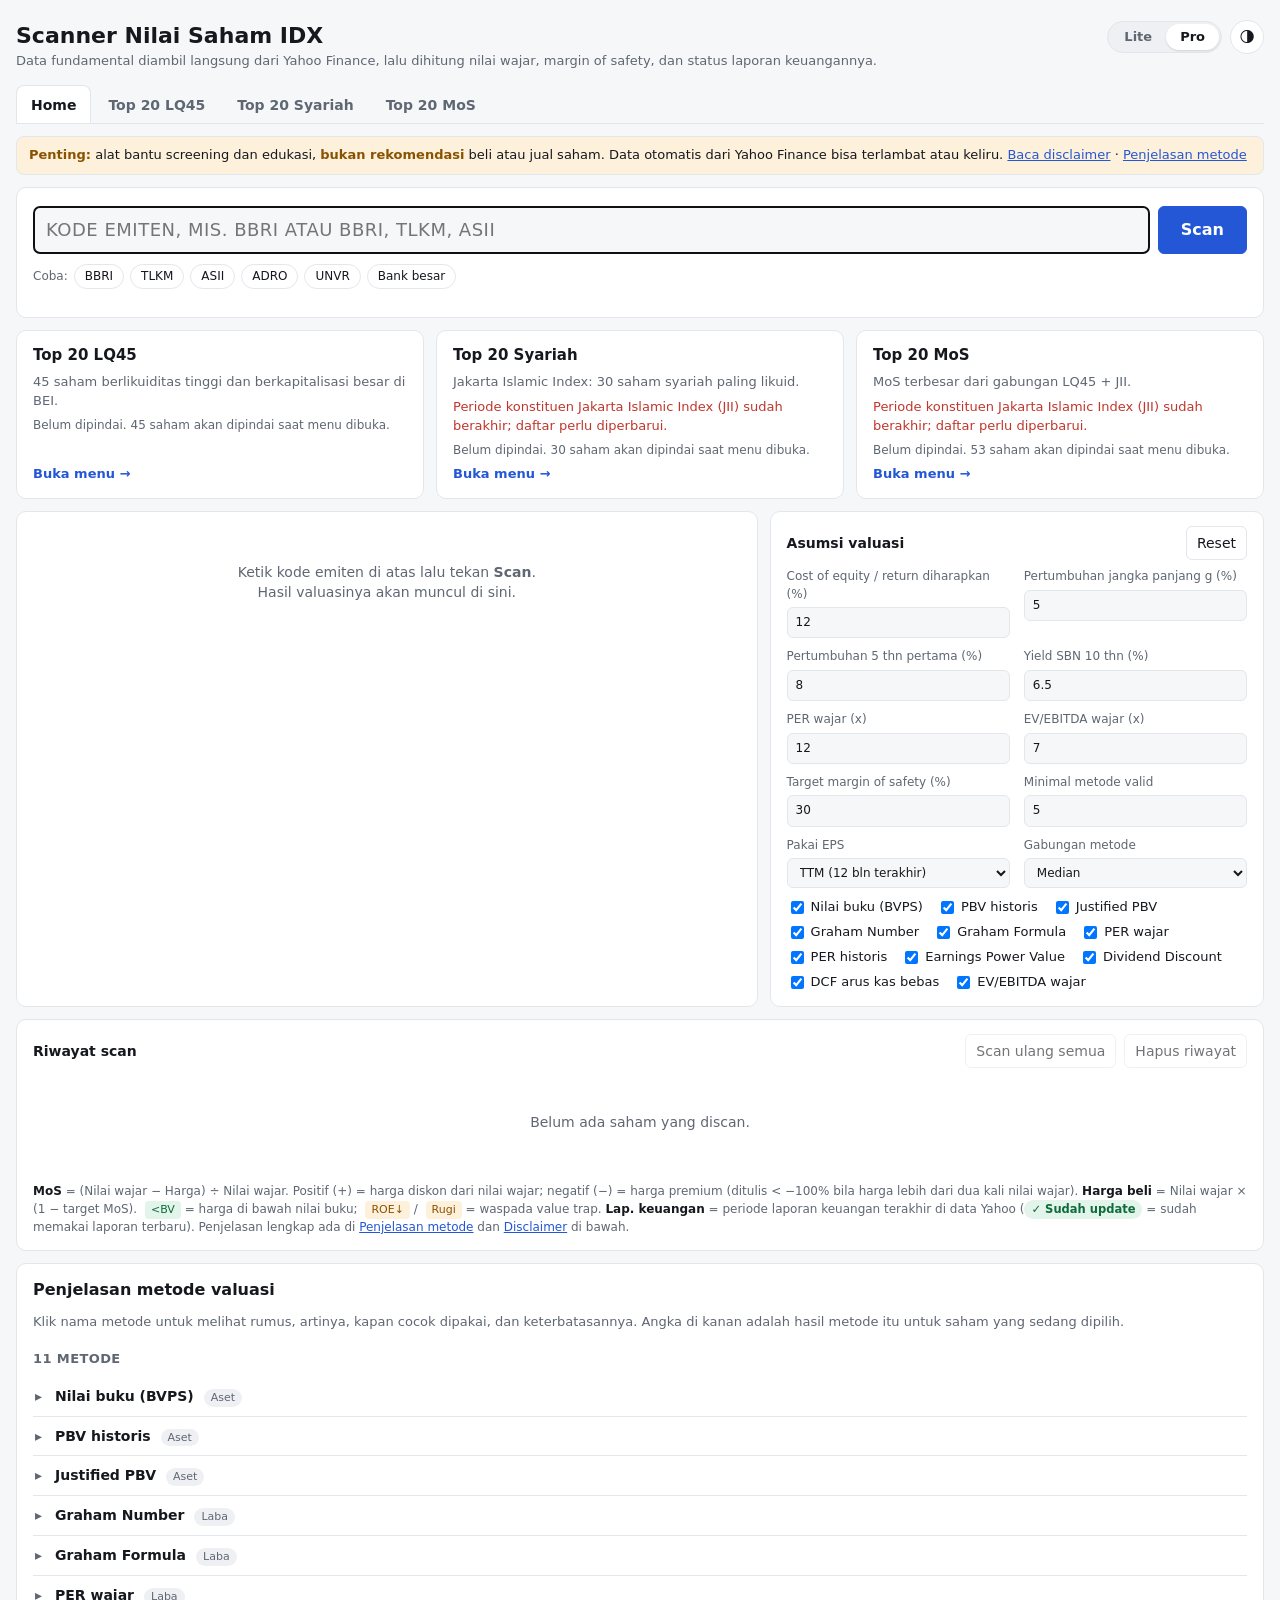
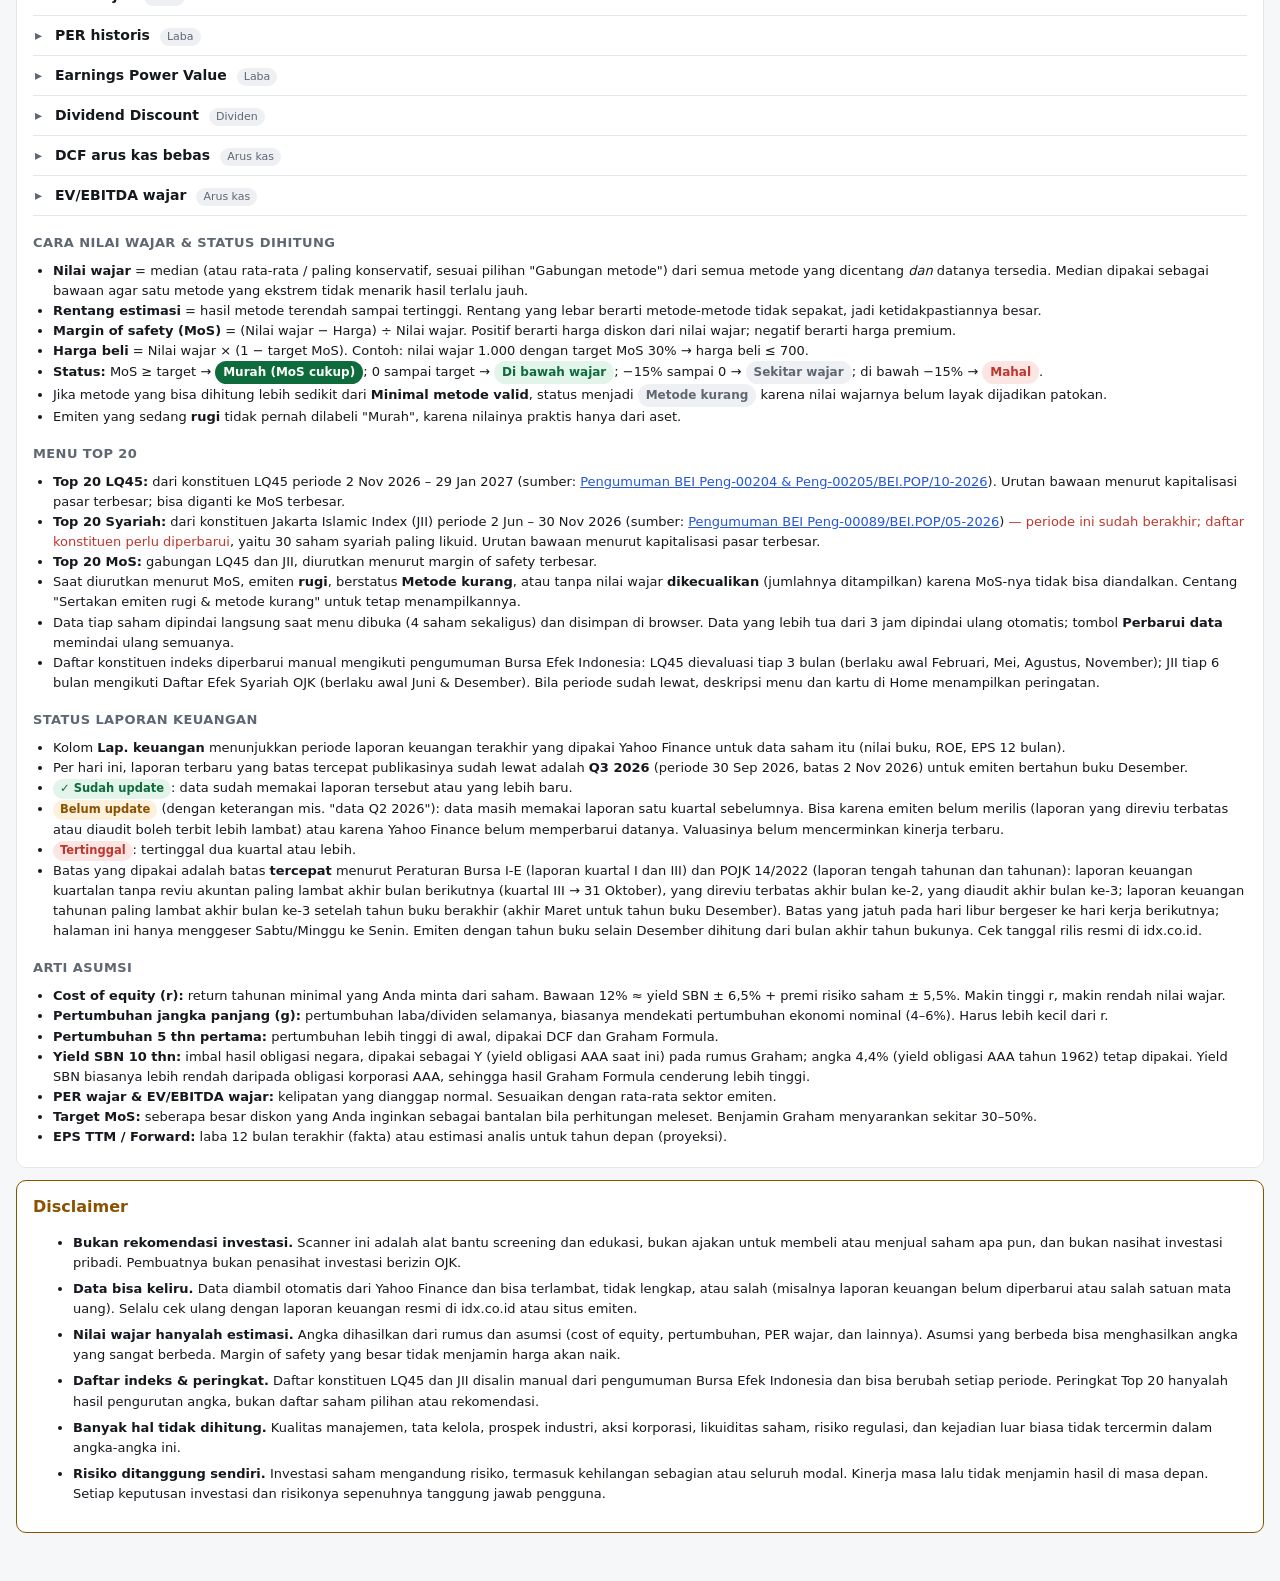
==== commit bb484443: "Versi Lite untuk orang awam + mesin bersama engine.js Dua versi tampilan yang bisa ditukar lewat tom" ====
--- a/app/public/index.html
+++ b/app/public/index.html
@@ -4,27 +4,9 @@
 <meta charset="utf-8">
 <meta name="viewport" content="width=device-width, initial-scale=1">
 <title>Scanner Nilai Saham</title>
+<link rel="stylesheet" href="ui.css">
+<script src="engine.js"></script>
 <style>
-:root{
-  color-scheme:light dark;
-  --bg:#f6f7f9; --panel:#ffffff; --ink:#15181d; --muted:#5f6773; --line:#e3e6ea;
-  --accent:#2457d6; --accent-ink:#ffffff; --good:#0e6b3c; --good-bg:#e3f4ea; --warn:#8a5200; --warn-bg:#fdf1dc;
-  --bad:#c0362c; --bad-bg:#fbe6e4; --neutral-bg:#eef0f3; --bar:#d7dbe1;
-}
-:root[data-theme="light"]{color-scheme:light}
-@media (prefers-color-scheme: dark){
-  :root:not([data-theme="light"]){
-    --bg:#0f1115; --panel:#171a20; --ink:#e8eaee; --muted:#9aa2ae; --line:#272c35;
-    --accent:#7ea2ff; --accent-ink:#0f1115; --good:#4cc68a; --good-bg:#14301f; --warn:#f0b14a; --warn-bg:#33270f;
-    --bad:#ff7b70; --bad-bg:#3a1a18; --neutral-bg:#222731; --bar:#323946;
-  }
-}
-:root[data-theme="dark"]{
-  color-scheme:dark;
-  --bg:#0f1115; --panel:#171a20; --ink:#e8eaee; --muted:#9aa2ae; --line:#272c35;
-  --accent:#7ea2ff; --accent-ink:#0f1115; --good:#4cc68a; --good-bg:#14301f; --warn:#f0b14a; --warn-bg:#33270f;
-  --bad:#ff7b70; --bad-bg:#3a1a18; --neutral-bg:#222731; --bar:#323946;
-}
 *{box-sizing:border-box}
 [hidden]{display:none !important}
 body{margin:0;background:var(--bg);color:var(--ink);font:14px/1.45 system-ui,-apple-system,"Segoe UI",Roboto,sans-serif}
@@ -179,8 +161,18 @@
 </head>
 <body>
 <div class="wrap">
-  <h1>Scanner Nilai Saham IDX</h1>
-  <div class="sub">Data fundamental diambil langsung dari Yahoo Finance, lalu dihitung nilai wajar, margin of safety, dan status laporan keuangannya.</div>
+  <div class="topbar">
+    <div class="brand">
+      <h1>Scanner Nilai Saham IDX</h1>
+      <div class="sub">Data fundamental diambil langsung dari Yahoo Finance, lalu dihitung nilai wajar, margin of safety, dan status laporan keuangannya.</div>
+    </div>
+    <div class="topright">
+      <div class="verswitch" role="group" aria-label="Pilih versi tampilan">
+        <a href="lite.html">Lite</a><span class="cur" aria-current="page">Pro</span>
+      </div>
+      <button id="theme" type="button"></button>
+    </div>
+  </div>
 
   <nav class="tabs" aria-label="Menu">
     <a href="#home" data-view="home">Home</a>
@@ -325,113 +317,24 @@
 </div>
 
 <script>
-const API = "api/scan";
-
-// ===== Daftar konstituen indeks =====
-// Perbarui setiap pergantian periode (halaman menampilkan peringatan setelah tanggal `until` lewat):
-// - LQ45: dievaluasi BEI tiap 3 bulan, berlaku awal Februari, Mei, Agustus, dan November.
-// - JII: evaluasi mayor tiap 6 bulan mengikuti Daftar Efek Syariah OJK, berlaku awal Juni dan Desember.
-const INDEXES = {
-  lq45: {name:"LQ45", period:"2 Nov 2026 – 29 Jan 2027", until:"2027-01-29",
-    source:"Pengumuman BEI Peng-00204 & Peng-00205/BEI.POP/10-2026",
-    url:"https://pusatdata.kontan.co.id/news/ini-daftar-lengkap-saham-baru-lq45-untuk-periode-2-november-2026-29-januari-2027",
-    codes:["AADI","ADMR","ADRO","AKRA","AMMN","AMRT","ANTM","ASII","BBCA","BBNI","BBRI","BBTN","BMRI","BRPT","BUMI",
-           "CPIN","DEWA","ELSA","EMTK","ESSA","EXCL","GOTO","HRTA","ICBP","INCO","INDF","INDY","INKP","ISAT","ITMG",
-           "JPFA","KLBF","MAPI","MBMA","MDKA","MEDC","NCKL","PGAS","PGEO","PTBA","SMGR","TLKM","UNTR","UNVR","WIFI"]},
-  jii:  {name:"Jakarta Islamic Index (JII)", period:"2 Jun – 30 Nov 2026", until:"2026-11-30",
-    source:"Pengumuman BEI Peng-00089/BEI.POP/05-2026",
-    url:"https://stockwatch.id/?p=68316",
-    codes:["AADI","ADMR","ADRO","ANTM","ARCI","BKSL","BRIS","BRMS","BUMI","CPIN","DEWA","ENRG","EXCL","ICBP","INDF",
-           "INKP","JPFA","KLBF","MBMA","MDKA","MEDC","PGAS","PTBA","RAJA","RATU","TLKM","TPIA","UNTR","UNVR","WIFI"]},
-};
-const indexExpired = idx => new Date() > new Date(INDEXES[idx].until+"T23:59:59+07:00");
-const isIndexCode = c => INDEXES.lq45.codes.includes(c) || INDEXES.jii.codes.includes(c);
-
-const LISTS = {
-  lq45:    {title:"Top 20 LQ45", index:"lq45", ranks:["mcap","mos"]},
-  syariah: {title:"Top 20 Syariah", index:"jii", ranks:["mcap","mos"]},
-  mos:     {title:"Top 20 MoS", index:null, ranks:["mos"]},
-};
-const TOP_N = 20;
-const STALE_MS = 3*60*60*1000;   // data menu yang lebih tua dari ini dipindai ulang otomatis
-const PARTIAL_STALE_MS = 10*60*1000;   // data yang sebagian gagal diambil dipindai ulang lebih cepat
-const MAX_PARALLEL = 4;          // permintaan scan bersamaan (ramah rate limit Yahoo)
-const MAX_CODES = 30;            // kode per sekali ketik di Home
-
-// group, formula, what (arti), fit (cocok untuk), limit (keterbatasan) dipakai di bagian "Penjelasan metode".
-const METHODS = [
-  {id:"bv", ab:"BV", group:"Aset", name:"Nilai buku (BVPS)", desc:"Ekuitas per saham. PBV < 1 berarti harga di bawah nilai buku.",
-   formula:"Total ekuitas ÷ jumlah saham beredar",
-   what:"Nilai aset bersih per saham menurut neraca. Kira-kira inilah bagian tiap saham bila semua aset dijual sesuai nilai bukunya dan seluruh utang dilunasi. Harga di bawah nilai buku (PBV < 1) sering dianggap \"diskon\".",
-   fit:"Bank, properti, dan emiten padat aset; mengecek apakah harga sudah di bawah harga buku.",
-   limit:"Tidak memperhitungkan kemampuan menghasilkan laba. Nilai aset di neraca bisa berbeda jauh dari nilai pasarnya. Emiten aset ringan (konsumer, teknologi) wajar diperdagangkan jauh di atas nilai buku, jadi metode ini membuatnya selalu terlihat mahal."},
-  {id:"pbvh", ab:"PBVh", group:"Aset", name:"PBV historis", desc:"Rata-rata PBV 4 tahun buku terakhir × BVPS sekarang.",
-   formula:"Rata-rata PBV 4 tahun buku terakhir × BVPS sekarang",
-   what:"Harga saham bila pasar menilainya seperti rata-rata beberapa tahun terakhir (pendekatan \"PBV band\"). PBV tiap tahun = harga rata-rata 12 bulan ÷ nilai buku akhir tahun buku.",
-   fit:"Emiten yang bisnisnya stabil, terutama bank dan emiten berbasis aset.",
-   limit:"Kalau pasar dulu terlalu optimistis atau pesimistis, hasilnya ikut bias. Kurang relevan bila bisnis sudah berubah (merger, spin-off, perubahan model bisnis). Hanya 4 titik data."},
-  {id:"pbv", ab:"JPBV", group:"Aset", name:"Justified PBV", desc:"BVPS × (ROE − g) ÷ (r − g). Cocok untuk bank & emiten aset berat.",
-   formula:"BVPS × (ROE − g) ÷ (r − g)",
-   what:"PBV yang pantas ditentukan oleh seberapa besar ROE melebihi return yang diminta investor (r). Jika ROE > r, saham layak dihargai di atas nilai buku; jika ROE < r, layak di bawahnya.",
-   fit:"Bank dan perusahaan dengan ROE stabil dari tahun ke tahun.",
-   limit:"Sangat sensitif terhadap asumsi r dan g. ROE satu tahun bisa tidak mewakili (laba sekali waktu, siklus komoditas)."},
-  {id:"gn", ab:"GN", group:"Laba", name:"Graham Number", desc:"√(22,5 × EPS × BVPS): batas atas harga wajar ala Benjamin Graham (PER 15 × PBV 1,5).",
-   formula:"√(22,5 × EPS × BVPS)",
-   what:"Batas atas harga untuk investor defensif menurut Benjamin Graham: PER tidak lebih dari 15 dan PBV tidak lebih dari 1,5 (15 × 1,5 = 22,5). Menggabungkan laba dan nilai buku dalam satu angka.",
-   fit:"Saham dengan laba stabil; gaya value investing konservatif.",
-   limit:"Mengabaikan pertumbuhan, sehingga terlalu ketat untuk emiten ROE tinggi. Tidak bisa dihitung untuk emiten yang rugi atau ekuitasnya negatif."},
-  {id:"gf", ab:"GF", group:"Laba", name:"Graham Formula", desc:"EPS × (8,5 + 2 × pertumbuhan 5 thn) × 4,4 ÷ yield SBN 10 thn.",
-   formula:"EPS × (8,5 + 2 × pertumbuhan 5 thn) × 4,4 ÷ yield SBN 10 thn",
-   what:"Rumus revisi Graham: PER 8,5 untuk perusahaan tanpa pertumbuhan, ditambah 2 × tingkat pertumbuhan (dalam %), lalu disesuaikan dengan imbal hasil obligasi (4,4% pada zaman Graham dibanding yield SBN sekarang).",
-   fit:"Perusahaan yang labanya tumbuh cukup stabil.",
-   limit:"Hasil cenderung tinggi bila asumsi pertumbuhan besar; angka pertumbuhan 5 tahun sangat menentukan. Tidak untuk emiten rugi."},
-  {id:"per", ab:"PER", group:"Laba", name:"PER wajar", desc:"EPS × PER wajar.",
-   formula:"EPS × PER wajar",
-   what:"Harga bila pasar membayar kelipatan laba yang dianggap normal. PER wajar bisa disesuaikan dengan rata-rata sektor atau pasar.",
-   fit:"Perusahaan dengan laba stabil; cepat untuk perbandingan antar-emiten satu sektor.",
-   limit:"Angka PER wajar bersifat subjektif dan berbeda antar-sektor. Laba satu tahun bisa melonjak atau anjlok karena faktor sekali waktu."},
-  {id:"perh", ab:"PERh", group:"Laba", name:"PER historis", desc:"Rata-rata PER 4 tahun buku terakhir × EPS sekarang.",
-   formula:"Rata-rata PER 4 tahun buku terakhir × EPS sekarang",
-   what:"Harga bila pasar menilai laba saham ini seperti rata-rata beberapa tahun terakhir. PER tiap tahun = harga rata-rata 12 bulan ÷ EPS tahun buku tersebut.",
-   fit:"Emiten dengan laba yang tumbuh stabil (konsumer, telko, bank).",
-   limit:"Menyesatkan untuk emiten siklikal (batu bara, nikel): saat laba puncak PER rendah, saat laba anjlok PER tinggi. Tahun rugi tidak dihitung. Hanya 4 titik data."},
-  {id:"epv", ab:"EPV", group:"Laba", name:"Earnings Power Value", desc:"EPS ÷ r: nilai bila laba tidak tumbuh sama sekali (konservatif).",
-   formula:"EPS ÷ r",
-   what:"Nilai perusahaan jika laba sekarang bertahan selamanya tanpa tumbuh (konsep Bruce Greenwald). Selisih harga dengan EPV menunjukkan berapa banyak pertumbuhan yang sudah \"dihargai\" pasar.",
-   fit:"Patokan konservatif untuk semua emiten yang labanya positif.",
-   limit:"Mengabaikan pertumbuhan, jadi cenderung rendah untuk emiten bertumbuh. Memakai laba akuntansi apa adanya, bukan laba rata-rata yang dinormalkan."},
-  {id:"ddm", ab:"DDM", group:"Dividen", name:"Dividend Discount", desc:"DPS × (1 + g) ÷ (r − g). Hanya untuk emiten yang membagi dividen.",
-   formula:"DPS × (1 + g) ÷ (r − g)",
-   what:"Model Gordon Growth: nilai saham sama dengan nilai sekarang dari semua dividen di masa depan yang tumbuh g per tahun dan didiskonto dengan r. DPS = total dividen 12 bulan terakhir.",
-   fit:"Emiten dengan dividen rutin dan stabil (bank, telko, konsumer, BUMN).",
-   limit:"Tidak bisa untuk emiten tanpa dividen. Dividen spesial atau interim besar membuat hasil terlalu tinggi. Sangat sensitif bila r dan g berdekatan."},
-  {id:"dcf", ab:"DCF", group:"Arus kas", name:"DCF arus kas bebas", desc:"Free cash flow per saham tumbuh 5 thn, lalu tumbuh g selamanya, didiskonto r.",
-   formula:"Σ FCF₁…₅ ÷ (1 + r)ᵗ + nilai terminal (FCF₅ × (1 + g) ÷ (r − g)) ÷ (1 + r)⁵",
-   what:"Nilai sekarang dari kas yang benar-benar tersisa untuk pemegang saham (free cash flow). FCF per saham tumbuh sesuai \"pertumbuhan 5 thn pertama\", setelah itu tumbuh g selamanya, semuanya didiskonto dengan r.",
-   fit:"Perusahaan non-keuangan dengan arus kas positif dan stabil.",
-   limit:"Tidak berlaku untuk bank. FCF satu tahun bisa sangat rendah saat ekspansi (capex besar) sehingga hasilnya terlalu kecil. Nilai terminal biasanya mendominasi hasil, jadi asumsi g sangat berpengaruh."},
-  {id:"ev", ab:"EV", group:"Arus kas", name:"EV/EBITDA wajar", desc:"(EBITDA × EV/EBITDA wajar − utang bersih) ÷ jumlah saham. Tidak berlaku untuk bank.",
-   formula:"(EBITDA × EV/EBITDA wajar − utang bersih) ÷ jumlah saham",
-   what:"Menilai seluruh perusahaan (ekuitas + utang) dari laba operasi sebelum bunga, pajak, dan penyusutan, lalu dikurangi utang bersih (utang − kas) untuk mendapat nilai bagian pemegang saham.",
-   fit:"Perusahaan padat modal atau berutang (tambang, telko, infrastruktur); membandingkan emiten dengan struktur utang berbeda.",
-   limit:"Tidak berlaku untuk bank. EBITDA mengabaikan belanja modal dan pajak. Kelipatan wajar bersifat subjektif dan berbeda antar-sektor."},
-];
-const DEFAULTS = {r:12, g:5, gh:8, y:6.5, pe:12, evm:7, mos:30, minN:5, eps:"ttm", agg:"median",
-  on:Object.fromEntries(METHODS.map(m=>[m.id,true]))};
+// Mesin bersama dengan versi Lite ada di engine.js: INDEXES, LISTS, METHODS, DEFAULTS, LS, SECTORS,
+// penyimpanan data hasil scan, antrean /api/scan (fetchStock), status laporan keuangan (lkInfo), value(),
+// dan tema terang/gelap. Berkas ini hanya lapisan tampilan versi Pro.
+
+// Seluruh skrip ini bergantung pada engine.js. Bila berkas itu gagal dimuat, semua kerangka halaman tetap tergambar
+// (judul, menu, kotak scan, panel asumsi) tetapi tidak ada satu pun tombol yang hidup — jadi beri tahu dulu.
+if(typeof readJSON === "undefined"){
+  document.getElementById("queue").innerHTML =
+    '<div class="err">Halaman gagal dimuat sepenuhnya: <b>engine.js</b> tidak terbaca, jadi semua tombol di halaman ini mati. Muat ulang halaman (Ctrl+F5).</div>';
+  throw new Error("engine.js tidak dimuat");
+}
+
 const PREF_DEFAULTS = {
   lq45:    {rank:"mcap", all:false, incl:false, fresh:false},
   syariah: {rank:"mcap", all:false, incl:false, fresh:false},
   mos:     {rank:"mos",  all:false, incl:false, fresh:false},
 };
-const LS = {asumsi:"idx-scanner-asumsi-v1", data:"idx-scanner-data-v1", hist:"idx-scanner-riwayat-v2",
-  pref:"idx-scanner-menu-v1", oldHist:"idx-scanner-riwayat-v1", view:"idx-scanner-view"};
-const SECTORS = {"Financial Services":"Keuangan","Basic Materials":"Bahan baku","Energy":"Energi",
-  "Consumer Defensive":"Konsumer primer","Consumer Cyclical":"Konsumer non-primer","Communication Services":"Telekomunikasi & media",
-  "Industrials":"Industri","Real Estate":"Properti","Healthcare":"Kesehatan","Technology":"Teknologi","Utilities":"Utilitas"};
-
-let A = loadA();
-let DATA = {};   // kode -> data emiten terakhir (dipakai semua menu); at = waktu data diambil
-let HIST = [];   // kode yang discan manual di Home, terbaru di depan
+
 let PREF = loadPref();
 let view = "home";
 const sel = {home:null, lq45:null, syariah:null, mos:null};   // saham terpilih per menu
@@ -444,215 +347,13 @@
 let navScroll = false;  // menu yang dibuka dari kartu Home (klik biasa): gulir ke atas menu itu
 
 // ---------- Penyimpanan (localStorage bisa tidak tersedia; semua dibungkus try/catch) ----------
-function readJSON(key, fallback){ try{ const v = JSON.parse(localStorage.getItem(key)); return v ?? fallback; }catch(e){ return fallback; } }
-function writeJSON(key, value){ try{ localStorage.setItem(key, JSON.stringify(value)); }catch(e){} }
-function loadA(){
-  const s = readJSON(LS.asumsi, null);
-  return s ? {...DEFAULTS, ...s, on:{...DEFAULTS.on, ...(s.on||{})}} : structuredClone(DEFAULTS);
-}
+
 function loadPref(){
   const s = readJSON(LS.pref, {});
   return Object.fromEntries(Object.entries(PREF_DEFAULTS).map(([k,d])=>[k, {...d, ...(s[k]||{})}]));
 }
-function loadStore(){
-  DATA = readJSON(LS.data, {});
-  const hist = readJSON(LS.hist, null);
-  if(Array.isArray(hist)){ HIST = hist; return; }
-  // Migrasi dari versi lama: riwayat dulu menyimpan data lengkap per kode.
-  const old = readJSON(LS.oldHist, {});
-  Object.values(old).forEach(s => { if(s?.code && (!DATA[s.code] || DATA[s.code].at < s.at)) DATA[s.code] = s; });
-  HIST = Object.values(old).filter(s=>s?.code).sort((a,b)=>b.at-a.at).map(s=>s.code);
-  saveStore(); writeJSON(LS.hist, HIST);
-  try{ localStorage.removeItem(LS.oldHist); }catch(e){}
-}
-function saveA(){ writeJSON(LS.asumsi, A); }
+
 function savePref(){ writeJSON(LS.pref, PREF); }
-// Tab lain bisa menulis penyimpanan yang sama: gabungkan per kode (data yang paling baru menang) sebelum menulis.
-function mergeData(disk){
-  let changed = false;
-  Object.entries(disk||{}).forEach(([c,s])=>{ if(s?.at && !(DATA[c]?.at >= s.at)){ DATA[c] = s; changed = true; } });
-  return changed;
-}
-function saveStore(){ mergeData(readJSON(LS.data, {})); writeJSON(LS.data, DATA); }
-// Riwayat hanya diubah lewat daftar tersimpan terbaru, agar tidak menimpa scan / hapus dari tab lain.
-function saveHist(f){ const d = readJSON(LS.hist, null); HIST = f(Array.isArray(d) ? d : HIST); writeJSON(LS.hist, HIST); }
-// Data tanpa field `partial` diambil sebelum perbaikan nilai buku & jumlah saham: anggap basi agar menu memindai ulang.
-const isStale = s => !s || s.partial===undefined || Date.now() - s.at > (s.partial.length ? PARTIAL_STALE_MS : STALE_MS);
-function storeStock(stock){
-  const s = {...stock, at: Date.parse(stock.fetchedAt) || Date.now()};
-  DATA[s.code] = s;
-  saveStore();
-  return s;
-}
-
-// ---------- Format ----------
-const fmtN = (v,d=0) => v==null||!isFinite(v) ? "–" : v.toLocaleString("id-ID",{maximumFractionDigits:d,minimumFractionDigits:d});
-const fmtP = (v,d=1,sign=false) => v==null||!isFinite(v) ? "–" : (sign&&v>0?"+":"") + (v*100).toLocaleString("id-ID",{maximumFractionDigits:d,minimumFractionDigits:d}) + "%";
-const fmtX = v => v==null||!isFinite(v) ? "–" : fmtN(v,2)+"x";
-// MoS tidak punya batas bawah (harga bisa berkali-kali nilai wajar): tampilan ringkas dibatasi "< −100%".
-const fmtMos = (v,d=1) => v!=null && v < -1 ? "< −100%" : fmtP(v,d,true);
-const mosTitle = s => s.mos!=null && s.mos < -1 ? ` title="MoS ${fmtP(s.mos,1,true)}: harga ${fmtN(s.price/s.fair,1)}× nilai wajar"` : "";
-const fmtCap = v => v==null ? "–" : v>=1e12 ? fmtN(v/1e12,1)+" T" : fmtN(v/1e9,0)+" M";
-const fmtT = t => new Date(t).toLocaleString("id-ID",{day:"2-digit",month:"short",hour:"2-digit",minute:"2-digit"});
-const fmtD = iso => new Date(iso+"T00:00:00Z").toLocaleDateString("id-ID",{day:"numeric",month:"short",year:"numeric",timeZone:"UTC"});
-const sectorName = s => SECTORS[s] || s || "Lainnya";
-function $(id){ return document.getElementById(id); }
-function esc(s){ return String(s??"").replace(/[&<>"]/g, c=>({"&":"&amp;","<":"&lt;",">":"&gt;",'"':"&quot;"}[c])); }
-
-// ---------- Status laporan keuangan ----------
-// Batas tercepat publikasi (Peraturan Bursa I-E untuk kuartal I & III, POJK 14/2022 untuk tengah tahunan &
-// tahunan): laporan kuartalan tanpa reviu akuntan paling lambat akhir bulan berikutnya, laporan tahunan paling lambat
-// akhir bulan ke-3 setelah tahun buku berakhir. Batas yang jatuh pada hari libur bergeser ke hari kerja berikutnya;
-// di sini hanya Sabtu/Minggu -> Senin. Laporan "terbaru" = kuartal paling akhir yang batas tercepatnya sudah lewat.
-// Kuartal dihitung dari bulan akhir tahun buku tiap emiten (umumnya Desember).
-function reportDeadline(y, m, annual){   // akhir periode tahun y bulan m (1–12) -> pukul 23:59:59 WIB hari batas
-  const d = new Date(Date.UTC(y, m + (annual ? 3 : 1), 0, 16, 59, 59));
-  const wd = new Date(d.getTime() + 7*3600000).getUTCDay();
-  if(wd===6 || wd===0) d.setUTCDate(d.getUTCDate() + (wd===6 ? 2 : 1));
-  return d;
-}
-const expCache = new Map();
-function expectedReport(fyMonth = 12){
-  const now = new Date(), key = `${fyMonth}|${now.toISOString().slice(0,13)}`;   // dihitung ulang tiap jam
-  if(expCache.has(key)) return expCache.get(key);
-  let y = now.getUTCFullYear(), m = now.getUTCMonth()+1, res = null;
-  for(let k=0; k<15 && !res; k++){
-    if((m - fyMonth + 12) % 3 === 0){
-      const annual = m === fyMonth, dl = reportDeadline(y, m, annual);
-      if(now > dl) res = {iso: new Date(Date.UTC(y, m, 0)).toISOString().slice(0,10), annual,
-        dueIso: new Date(dl.getTime() + 7*3600000).toISOString().slice(0,10)};
-    }
-    if(--m === 0){ m = 12; y--; }
-  }
-  expCache.set(key, res);
-  return res;
-}
-const fyMonthOf = s => s.lastFiscalYearEnd ? +s.lastFiscalYearEnd.slice(5,7) : 12;
-function periodLabel(iso, fyMonth = 12){
-  const m = +iso.slice(5,7), y = +iso.slice(0,4);
-  if(m === fyMonth) return `FY ${y}`;
-  return fyMonth===12 && m%3===0 ? `Q${m/3} ${y}` : fmtD(iso);
-}
-function lkInfo(s){
-  if(s.lastReport===undefined) return {key:"na", cls:"lk-na", short:"Perlu scan ulang", sub:"", state:"Perlu scan ulang",
-    tip:"Data ini diambil sebelum status laporan keuangan tersedia. Klik Scan ulang untuk melihatnya."};
-  const fy = fyMonthOf(s), exp = expectedReport(fy);
-  if(!s.lastReport || !exp) return {key:"na", cls:"lk-na", short:"–", sub:"", state:"Tidak diketahui",
-    tip:"Periode laporan keuangan tidak tersedia di data Yahoo Finance."};
-  const last = s.lastReport, q = periodLabel(last, fy), want = periodLabel(exp.iso, fy);
-  // Jumlah akhir kuartal emiten sesudah lastReport s.d. periode yang diharapkan (ceil: periode di luar kalender
-  // kuartalnya, mis. 31 Agu, tetap dihitung tertinggal dari 30 Sep).
-  const behind = Math.ceil(((+exp.iso.slice(0,4) - +last.slice(0,4))*12 + (+exp.iso.slice(5,7) - +last.slice(5,7)))/3);
-  const due = exp.annual
-    ? `batas publikasi laporan keuangan tahunannya ${fmtD(exp.dueIso)}`
-    : `batas tercepatnya ${fmtD(exp.dueIso)} untuk laporan tanpa reviu akuntan; laporan yang direviu atau diaudit boleh terbit hingga akhir bulan ke-2 atau ke-3`;
-  if(behind <= 0) return {key:"ok", cls:"lk-ok", short:"✓ Sudah update", sub:q, state:"Sudah update", q, want,
-    tip:`Data memakai laporan ${q} (per ${fmtD(last)}). Laporan terbaru per hari ini: ${want} (batas tercepat publikasinya ${fmtD(exp.dueIso)} sudah lewat).`};
-  if(behind === 1) return {key:"late", cls:"lk-late", short:"Belum update", sub:`data ${q}`, state:"Belum update", q, want,
-    tip:`Data masih memakai laporan ${q} (per ${fmtD(last)}); laporan ${want} belum ada di Yahoo Finance. Bisa karena emiten belum merilis (${due}) atau Yahoo belum memperbarui datanya.`};
-  return {key:"old", cls:"lk-old", short:"Tertinggal", sub:`data ${q}`, state:"Tertinggal", q, want,
-    tip:`Data memakai laporan ${q} (per ${fmtD(last)}), tertinggal ${behind} kuartal dari laporan ${want}.`};
-}
-// Tabel: lencana + periode di baris kedua; inline (rincian): lencana + periode di sebelahnya.
-const lkBadge = (s, inline=false) => {
-  const k = lkInfo(s), b = `<span class="lk ${k.cls}" title="${esc(k.tip)}">${k.short}</span>`;
-  return !k.sub ? b : inline ? `${b} <span class="mut">${esc(k.sub)}</span>` : `${b}<div class="nm">${esc(k.sub)}</div>`;
-};
-
-// ---------- Scan (antrean bersama untuk Home & menu Top 20) ----------
-// Permintaan pengguna (Scan, Scan ulang) didahulukan dari pemindaian menu. Rate limit (429) atau server tak
-// terjangkau menjeda SEMUA permintaan bersama-sama; bila terulang tiga gelombang, sisa antrean dihentikan.
-let active = 0, pauseUntil = 0, pauseSetAt = 0, strikes = 0, pumpTimer = 0, pauseNet = false;
-const waiting = [];              // job {code, urgent, run, fail, startedAt}
-const inflight = new Map();      // kode -> {promise, job}
-const running = new Set();       // kode yang permintaannya sedang dikirim (bukan sekadar antre)
-const paused = () => pauseUntil > Date.now();
-
-function pump(){
-  clearTimeout(pumpTimer);
-  while(active < MAX_PARALLEL && waiting.length){
-    if(paused()){ pumpTimer = setTimeout(pump, pauseUntil - Date.now()); return; }
-    const job = waiting.shift();
-    active++;
-    job.run().finally(()=>{ active--; pump(); });
-  }
-}
-// Permintaan pengguna antre di depan sesuai urutan masuk; percobaan ulang kembali ke depan kelompoknya.
-function enqueue(job, retry){
-  const n = waiting.findIndex(j=>!j.urgent), end = n < 0 ? waiting.length : n;
-  if(retry && job.urgent) waiting.unshift(job);
-  else if(retry || job.urgent) waiting.splice(end, 0, job);
-  else waiting.push(job);
-  pump();
-}
-
-// Satu permintaan ke API; tidak pernah melempar exception.
-async function requestStock(code){
-  try{
-    const r = await fetch(`${API}?code=${encodeURIComponent(code)}`);
-    const body = await r.json().catch(()=>({error:`Server tidak merespons dengan benar (HTTP ${r.status})`, retryable: r.status>=500}));
-    return {status: r.status, ...body};
-  }catch(e){
-    return {status:0, network:true, retryable:true,
-      error:"Tidak bisa menghubungi server scan. Periksa koneksi internet (versi lokal: pastikan jalankan.bat masih berjalan)."};
-  }
-}
-
-// Gelombang 429 / gangguan jaringan berikutnya menggandakan jeda (10, 20, 40, 60 detik). Mulai gelombang ke-3,
-// sisa antrean dihentikan agar tidak terus membebani Yahoo. Kembalikan true bila antrean dihentikan.
-function throttled(job, message, net){
-  if(job.startedAt >= pauseSetAt){   // permintaan yang dikirim sebelum jeda terakhir = gelombang yang sama
-    strikes++;
-    pauseSetAt = Date.now();
-    pauseUntil = pauseSetAt + Math.min(60000, 10000 * 2**(strikes-1)) + Math.random()*2000;
-    pauseNet = !!net;
-  }
-  scheduleRender();
-  if(strikes < 3) return false;
-  waiting.splice(0).forEach(j => j.fail(`${message} Pemindaian dihentikan sementara.`));
-  return true;
-}
-
-// Ambil satu emiten; permintaan ganda untuk kode yang sama digabung. Gagal sementara dicoba ulang 2x.
-function fetchStock(code, {urgent=false}={}){
-  const cur = inflight.get(code);
-  if(cur){
-    // Sudah antre di pemindaian menu: pindahkan ke antrean permintaan pengguna bila pengguna memintanya langsung.
-    if(urgent && !cur.job.urgent){
-      cur.job.urgent = true;
-      const i = waiting.indexOf(cur.job);
-      if(i >= 0){ waiting.splice(i, 1); enqueue(cur.job); }
-    }
-    return cur.promise;
-  }
-  const entry = {};
-  entry.promise = new Promise((resolve, reject)=>{
-    let attempt = 0;
-    const job = entry.job = {code, urgent, fail: msg => reject(new Error(msg)), run: async ()=>{
-      job.startedAt = Date.now();
-      running.add(code); scheduleRender();
-      const res = await requestStock(code);
-      running.delete(code);
-      if(res.status===200 && res.stock){ strikes = 0; resolve(storeStock(res.stock)); return; }
-      const limitedNow = res.status===429 || res.network;
-      if(limitedNow && throttled(job, res.error, res.network)){ job.fail(`${res.error} Pemindaian dihentikan sementara.`); return; }
-      // Kode indeks pasti ada: 404 karena gangguan sesaat Yahoo dicoba sekali lagi.
-      const retry = limitedNow || res.retryable || (res.status===404 && attempt===0 && isIndexCode(code));
-      if(!retry || attempt >= 2){ job.fail(res.error || `HTTP ${res.status}`); return; }
-      attempt++;
-      // Slot dilepas selama menunggu: 429 menunggu jeda bersama, gangguan lain menunggu 2,5 / 7 detik.
-      if(limitedNow) enqueue(job, true);
-      else setTimeout(()=>enqueue(job, true), attempt===1 ? 2500 : 7000);
-    }};
-    enqueue(job);
-  }).finally(()=>inflight.delete(code));
-  inflight.set(code, entry);
-  return entry.promise;
-}
-
-function parseCodes(text){
-  return [...new Set(text.toUpperCase().split(/[\s,;]+/).map(c=>c.replace(/\.JK$/,"")).filter(Boolean))];
-}
 
 function announce(where, text){ $(where==="home" ? "home-live" : "list-live").textContent = text; }
 
@@ -686,7 +387,6 @@
     `<div class="err"><b>${esc(c)}</b>: ${esc(v)} <button data-x="${esc(c)}" aria-label="Tutup pesan ${esc(c)}" title="Tutup">×</button></div>`));
   setHtml($("queue"), lines.join(""));
 }
-const pauseWhy = () => pauseNet ? "server scan tidak terjangkau (periksa koneksi; versi lokal: jalankan.bat)" : "Yahoo Finance membatasi permintaan";
 
 // Pindai konstituen menu: hanya yang belum ada / sudah basi, kecuali force.
 function ensureList(key, {force=false, only=null}={}){
@@ -708,71 +408,9 @@
     }));
 }
 
-// ---------- Valuasi ----------
-function value(s){
-  const r = A.r/100, g = A.g/100, gh = A.gh/100;
-  const eps = A.eps==="fwd" && s.fwdEps ? s.fwdEps : s.eps;
-  const v = {};
-  if(s.bvps>0) v.bv = s.bvps;
-  if(s.bvps>0 && s.histPbv) v.pbvh = s.histPbv.avg*s.bvps;
-  if(s.bvps>0 && s.roe!=null && r>g){ const x = s.bvps*(s.roe-g)/(r-g); if(x>0) v.pbv = x; }
-  if(eps>0 && s.bvps>0) v.gn = Math.sqrt(22.5*eps*s.bvps);
-  if(eps>0 && A.y>0) v.gf = eps*(8.5+2*A.gh)*4.4/A.y;
-  if(eps>0) v.per = eps*A.pe;
-  if(eps>0 && s.histPe) v.perh = s.histPe.avg*eps;
-  if(eps>0 && r>0) v.epv = eps/r;
-  if(s.dps>0 && r>g) v.ddm = s.dps*(1+g)/(r-g);
-  if(s.fcfps>0 && r>g){
-    let pv = 0, f = s.fcfps;
-    for(let t=1; t<=5; t++){ f *= 1+gh; pv += f/(1+r)**t; }
-    v.dcf = pv + f*(1+g)/(r-g)/(1+r)**5;
-  }
-  if(s.ebitda>0 && s.shares>0){ const x = (s.ebitda*A.evm - (s.netDebt||0))/s.shares; if(x>0) v.ev = x; }
-  const used = METHODS.filter(m => A.on[m.id] && v[m.id]!=null).map(m => v[m.id]);
-  let fair = null;
-  if(used.length){
-    const sorted = [...used].sort((a,b)=>a-b);
-    if(A.agg==="min") fair = sorted[0];
-    else if(A.agg==="mean") fair = used.reduce((a,b)=>a+b,0)/used.length;
-    else { const m = sorted.length>>1; fair = sorted.length%2 ? sorted[m] : (sorted[m-1]+sorted[m])/2; }
-  }
-  const mos = fair ? (fair - s.price)/fair : null;
-  const target = A.mos/100;
-  let status = "na";
-  if(mos!=null) status = mos>=target ? "buy" : mos>0 ? "under" : mos>-0.15 ? "fair" : "over";
-  // Emiten rugi hanya dinilai dari nilai buku: jangan dilabeli "murah".
-  if(status==="buy" && !(eps>0)) status = "under";
-  // Belum cukup metode yang bisa dihitung: nilai wajar belum layak dijadikan patokan.
-  if(mos!=null && used.length < A.minN) status = "few";
-  return {
-    ...s, epsUsed:eps, vals:v, n:used.length, fair,
-    lo: used.length ? Math.min(...used) : null, hi: used.length ? Math.max(...used) : null,
-    mos, upside: fair ? fair/s.price-1 : null, buyAt: fair ? fair*(1-target) : null,
-    pbv: s.bvps>0 ? s.price/s.bvps : null, per: eps>0 ? s.price/eps : null,
-    dy: s.dps ? s.dps/s.price : null, status,
-    weak: !(eps>0) ? "Rugi" : (s.roe!=null && s.roe<0.08 ? "ROE↓" : null),
-  };
-}
-
-const STATUS = {
-  buy:  ["b-buy","Murah (MoS cukup)"],
-  under:["b-under","Di bawah wajar"],
-  fair: ["b-fair","Sekitar wajar"],
-  over: ["b-over","Mahal"],
-  na:   ["b-na","Data kurang"],
-  few:  ["b-na","Metode kurang"],
-};
-const STATUS_ORDER = {buy:5,under:4,fair:3,over:2,few:1,na:0};
-const statusBadge = s => {
-  const [cls,lab] = STATUS[s.status];
-  return `<span class="badge ${cls}">${s.status==="few" ? `${lab} (${s.n}/${A.minN})` : lab}</span>`;
-};
-
 // ---------- Menu Top 20 ----------
-function listCodes(key){
-  const idx = LISTS[key].index;
-  return idx ? INDEXES[idx].codes : [...new Set([...INDEXES.lq45.codes, ...INDEXES.jii.codes])];
-}
+// listCodes() ada di engine.js: jangan dideklarasikan ulang di sini, karena deklarasi fungsi di skrip klasik saling
+// menimpa diam-diam dan versi Pro akan berhenti ikut perubahan di engine.js.
 function listMode(key){ const L = LISTS[key]; return L.ranks.includes(PREF[key].rank) ? PREF[key].rank : L.ranks[0]; }
 
 // Peringkat konstituen yang sudah punya data. Saat diurutkan menurut MoS, emiten rugi / metode kurang /
@@ -951,10 +589,13 @@
     `${esc(m)} <span class="mut">(${cs.length} saham: ${cs.slice(0,12).map(esc).join(", ")}${cs.length>12?", …":""})</span>`);
 }
 
+let listDescHtml = "";
 function renderList(){
   const key = view, L = LISTS[key], P = PREF[key], R = rankList(key), st = LP[key];
   $("list-title").textContent = L.title;
-  $("list-desc").innerHTML = listDesc(key, R.mode);
+  // Ditulis ulang hanya bila berubah: render berkala saat scan tidak boleh membuang fokus dari tautan sumber indeks.
+  const desc = listDesc(key, R.mode);
+  if(desc !== listDescHtml) $("list-desc").innerHTML = listDescHtml = desc;
   $("list-rank-wrap").hidden = L.ranks.length < 2;
   $("list-rank").value = R.mode;
   $("list-incl-wrap").hidden = R.mode !== "mos";
@@ -1092,7 +733,11 @@
     if(s.weak) verdict += ` <b>Hati-hati:</b> ${s.weak==="Rugi" ? "emiten sedang rugi, nilai hanya dari nilai buku." : "ROE di bawah 8%, bisa jadi value trap."}`;
   }
   if(lk.key==="late" || lk.key==="old") verdict += ` <b>Laporan keuangan:</b> data masih memakai laporan ${lk.q}; laporan ${lk.want} belum masuk, jadi valuasi belum mencerminkan kinerja terbaru.`;
-  if(s.partial?.length) verdict += ` <b>Data belum lengkap:</b> ${esc(s.partial.join(", "))} gagal diambil dari Yahoo, jadi metode yang memakainya tidak dihitung. Coba <b>Scan ulang</b> beberapa saat lagi.`;
+  // Neraca kuartal yang gagal tidak menggugurkan metode: nilai buku memakai neraca tahunan / bookValue Yahoo.
+  const lost = (s.partial||[]).filter(p => p!=="neraca kuartal");
+  const why = [lost.length && `${lost.join(", ")} gagal diambil dari Yahoo, jadi metode yang memakainya tidak dihitung`,
+    s.partial?.includes("neraca kuartal") && "neraca kuartal gagal diambil, jadi nilai buku memakai data yang kurang mutakhir"].filter(Boolean);
+  if(why.length) verdict += ` <b>Data belum lengkap:</b> ${esc(why.join("; "))}. Coba <b>Scan ulang</b> beberapa saat lagi.`;
   // Skala dibatasi 3× harga / nilai wajar agar satu metode ekstrem tidak memampatkan yang lain; yang lewat ditandai →.
   const pts = [s.price, ...Object.values(s.vals)].filter(v=>v>0);
   const max = Math.min(Math.max(...pts), 3*Math.max(s.price, s.fair||0))*1.08;
@@ -1195,6 +840,9 @@
 
 function init(){
   loadStore();
+  onScan = scheduleRender;   // antrean di engine.js memberi tahu halaman ini tiap statusnya berubah
+  applyTheme();              // isi label tombol tema (warnanya sudah dipasang saat engine.js dimuat)
+  $("theme").onclick = cycleTheme;
   sel.home = HIST[0] || null;
   if(location.protocol==="file:"){
     $("queue").innerHTML = `<div class="err">Halaman ini perlu server scan. Buka lewat <b>jalankan.bat</b> (alamat http://localhost:8765), bukan dengan klik dua kali file HTML.</div>`;
@@ -1219,6 +867,7 @@
   }, true));
   // Tab lain menyimpan hasil scan / riwayat: ikut perbarui tampilan di tab ini.
   window.addEventListener("storage", e=>{
+    if(e.key===LS.tema || e.key===null) syncTheme();
     if(e.key===LS.data && mergeData(readJSON(LS.data, {}))) scheduleRender();
     if(e.key===LS.hist){
       const h = readJSON(LS.hist, null);
@@ -1269,15 +918,18 @@
       // melompat lagi ke rincian.
       const b = $("list-body").querySelector("tr.sel button.code");
       (b || $("list-panel")).focus({preventScroll:true});
-      $("list-panel").scrollIntoView({behavior:"smooth", block:"start"});
+      // Ke atas panel bila baris itu tetap terlihat; baris yang lebih jauh ke bawah dibawa ke tengah layar.
+      const far = b && b.getBoundingClientRect().bottom - $("list-panel").getBoundingClientRect().top > innerHeight;
+      (far ? b.closest("tr") : $("list-panel")).scrollIntoView({behavior:"smooth", block: far ? "center" : "start"});
       return;
     }
     const c = e.target.closest("[data-re]")?.dataset.re;
     if(!c) return;
     if(detailMsg?.code===c) detailMsg = null;
-    const p = fetchStock(c, {urgent:true});
+    // Waktu data saat scan ulang dimulai: data yang diperbarui tab lain selama percobaan ulang menyembunyikan pesannya.
+    const at0 = DATA[c]?.at, p = fetchStock(c, {urgent:true});
     render();
-    p.catch(err=>{ detailMsg = {code:c, at:DATA[c]?.at, text:`Scan ulang ${c} gagal: ${err.message}`}; })
+    p.catch(err=>{ detailMsg = {code:c, at:at0, text:`Scan ulang ${c} gagal: ${err.message}`}; })
      .finally(()=>pointerHeld ? scheduleRender() : render());
   };
   const num = (id,key)=>$(id).addEventListener("input",e=>{ const v=parseFloat(e.target.value); if(isFinite(v)){ A[key]=v; saveA(); render(); }});
--- a/app/public/ui.css
+++ b/app/public/ui.css
@@ -0,0 +1,45 @@
+/* Warna dan bilah atas yang dipakai bersama versi Pro (index.html) dan versi Lite (lite.html),
+   supaya kedua halaman punya tema terang/gelap dan tombol ganti versi yang sama persis. */
+:root{
+  color-scheme:light dark;
+  --bg:#f6f7f9; --panel:#ffffff; --ink:#15181d; --muted:#5f6773; --line:#e3e6ea;
+  --accent:#2457d6; --accent-ink:#ffffff; --good:#0e6b3c; --good-bg:#e3f4ea; --warn:#8a5200; --warn-bg:#fdf1dc;
+  --bad:#c0362c; --bad-bg:#fbe6e4; --neutral-bg:#eef0f3; --bar:#d7dbe1;
+}
+:root[data-theme="light"]{color-scheme:light}
+@media (prefers-color-scheme: dark){
+  :root:not([data-theme="light"]){
+    --bg:#0f1115; --panel:#171a20; --ink:#e8eaee; --muted:#9aa2ae; --line:#272c35;
+    --accent:#7ea2ff; --accent-ink:#0f1115; --good:#4cc68a; --good-bg:#14301f; --warn:#f0b14a; --warn-bg:#33270f;
+    --bad:#ff7b70; --bad-bg:#3a1a18; --neutral-bg:#222731; --bar:#323946;
+  }
+}
+:root[data-theme="dark"]{
+  color-scheme:dark;
+  --bg:#0f1115; --panel:#171a20; --ink:#e8eaee; --muted:#9aa2ae; --line:#272c35;
+  --accent:#7ea2ff; --accent-ink:#0f1115; --good:#4cc68a; --good-bg:#14301f; --warn:#f0b14a; --warn-bg:#33270f;
+  --bad:#ff7b70; --bad-bg:#3a1a18; --neutral-bg:#222731; --bar:#323946;
+}
+
+/* Bilah atas: judul di kiri, tombol Lite/Pro dan tombol tema di pojok kanan atas. */
+.topbar{display:flex;align-items:flex-start;justify-content:space-between;gap:12px 16px;flex-wrap:wrap}
+.topbar .brand{min-width:0;flex:1 1 260px}
+.topright{display:flex;align-items:center;gap:8px;flex:none;margin-left:auto}
+.verswitch{display:flex;background:var(--neutral-bg);border:1px solid var(--line);border-radius:999px;padding:2px}
+/* Sisi yang sedang aktif bukan tautan: mengkliknya hanya akan memuat ulang halaman dan membuang hash (#kode / #mos). */
+.verswitch a,.verswitch .cur{
+  display:block;padding:5px 14px;border-radius:999px;font-size:13px;font-weight:600;line-height:1.3;
+  color:var(--muted);text-decoration:none;white-space:nowrap;
+}
+.verswitch a:hover{color:var(--ink)}
+.verswitch .cur{background:var(--panel);color:var(--ink);box-shadow:0 1px 2px rgba(0,0,0,.12)}
+.verswitch a:focus-visible,#theme:focus-visible{outline:2px solid var(--accent);outline-offset:2px}
+#theme{
+  flex:none;width:34px;height:34px;padding:0;border-radius:999px;border:1px solid var(--line);
+  background:var(--panel);color:var(--ink);font-size:15px;line-height:1;cursor:pointer;
+}
+#theme:hover{border-color:var(--accent)}
+@media(max-width:420px){
+  .verswitch a,.verswitch .cur{padding:5px 11px}
+  .topright{gap:6px}
+}
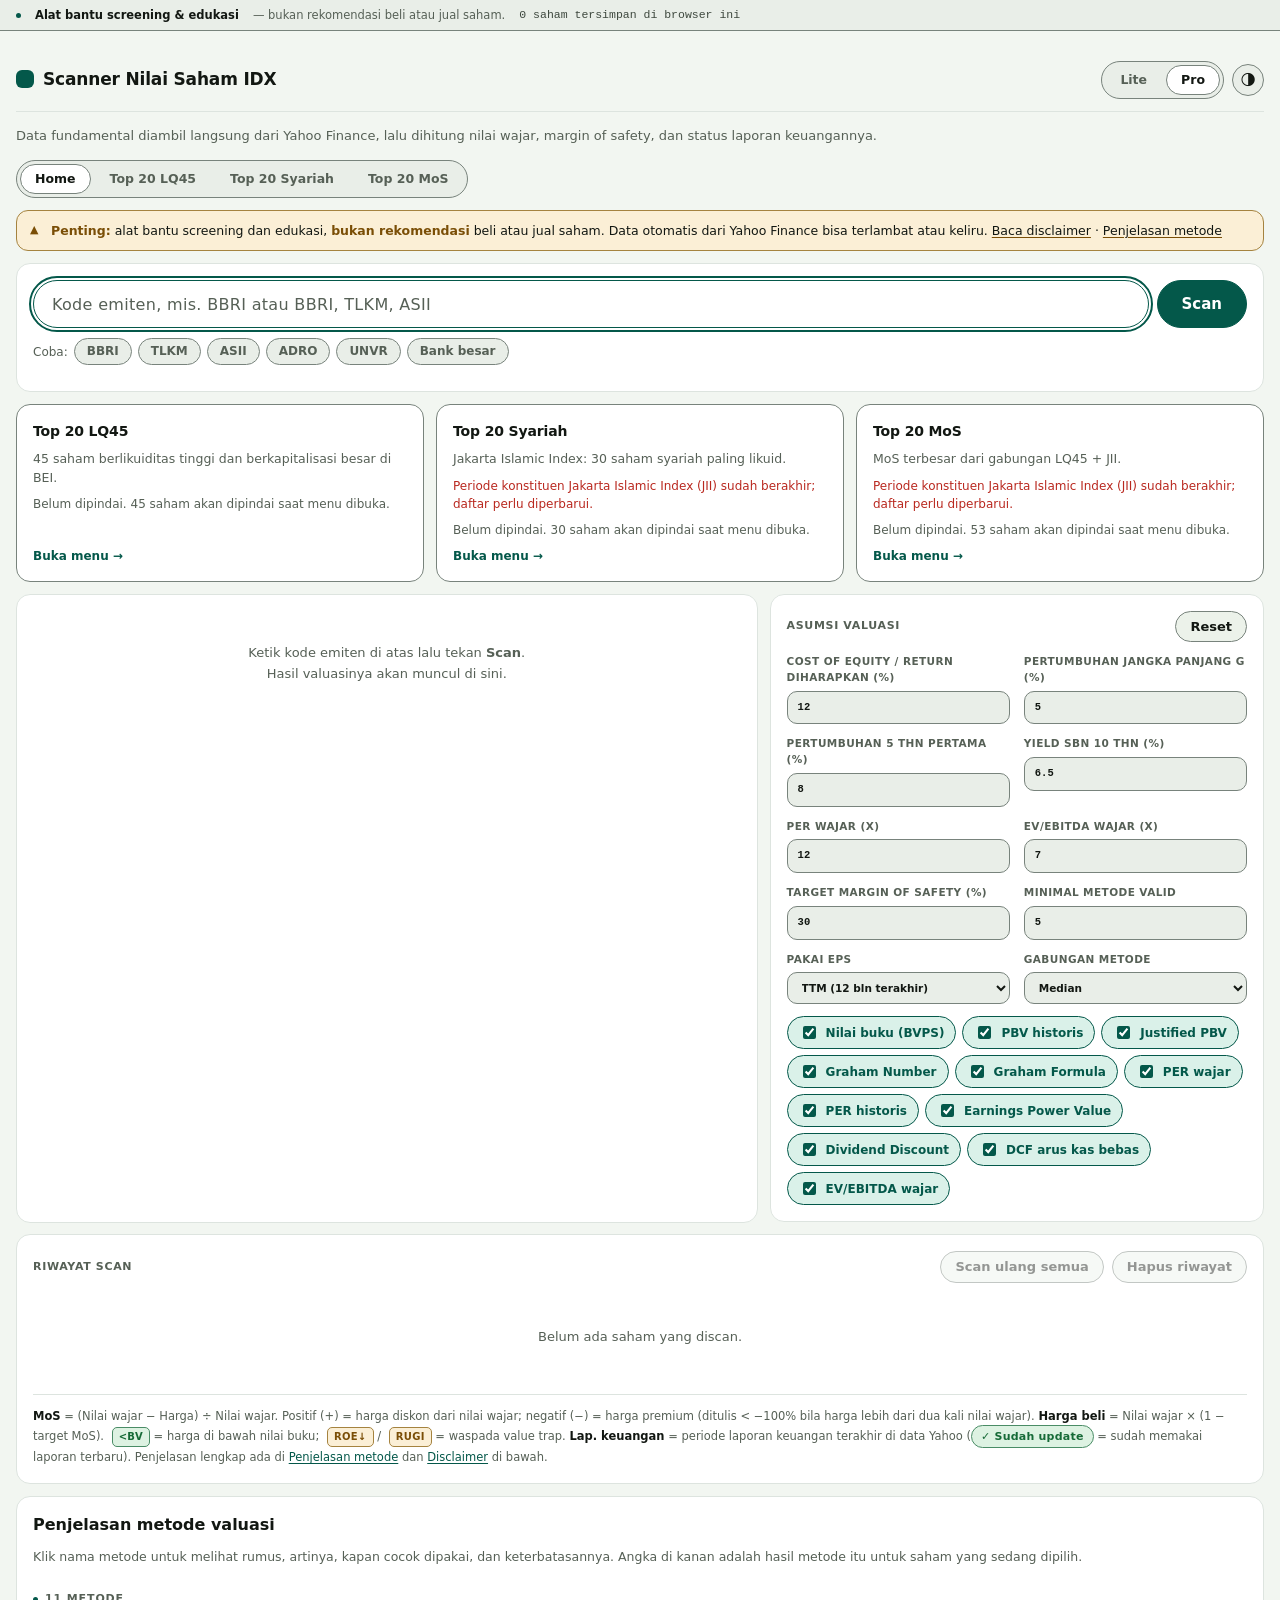
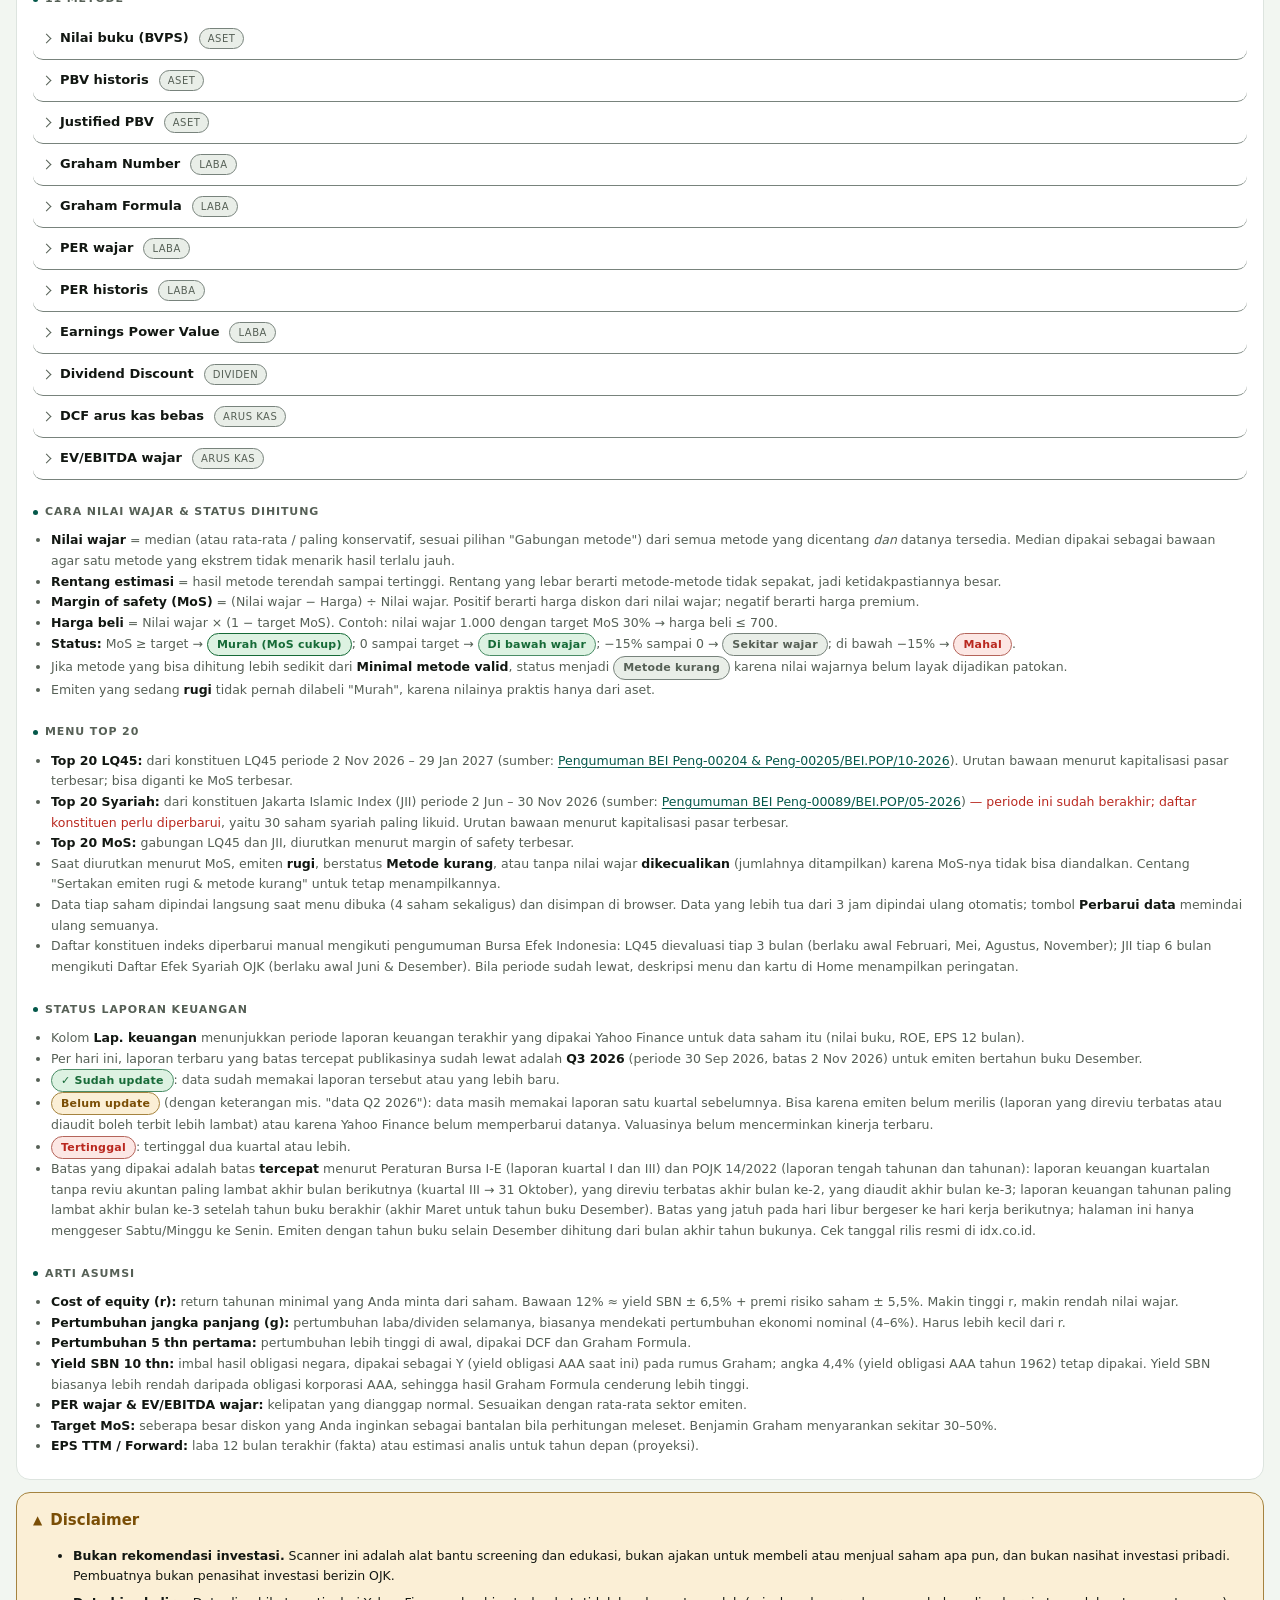
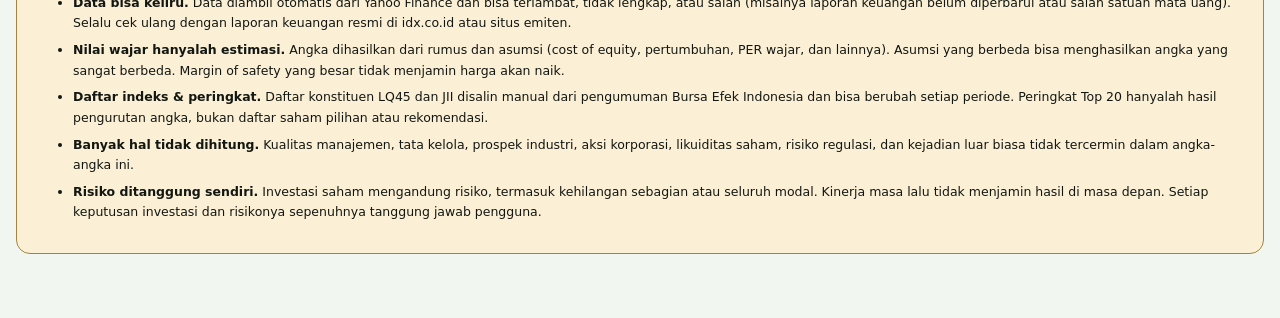
==== commit c8f571e2: "Revamp tampilan: bahasa visual gelap-aksen-mint, sistem desain pindah ke ui.css ui.css naik dari sek" ====
--- a/app/public/index.html
+++ b/app/public/index.html
@@ -7,164 +7,238 @@
 <link rel="stylesheet" href="ui.css">
 <script src="engine.js"></script>
 <style>
-*{box-sizing:border-box}
-[hidden]{display:none !important}
-body{margin:0;background:var(--bg);color:var(--ink);font:14px/1.45 system-ui,-apple-system,"Segoe UI",Roboto,sans-serif}
-.wrap{max-width:1300px;margin:0 auto;padding:20px 16px 48px}
-h1{font-size:22px;margin:0}
-h2{font-size:14px;margin:0 0 10px}
-.sub{color:var(--muted);font-size:13px}
-.small{font-size:12px}
-.panel{background:var(--panel);border:1px solid var(--line);border-radius:10px;padding:14px 16px}
-.tabs{position:relative;display:flex;gap:2px;margin-top:14px;border-bottom:1px solid var(--line);overflow-x:auto;scrollbar-width:none}
-.tabs::-webkit-scrollbar{display:none}
-.tabs a{padding:9px 14px;border:1px solid transparent;border-bottom:none;border-radius:8px 8px 0 0;margin-bottom:-1px;color:var(--muted);text-decoration:none;font-weight:600;white-space:nowrap}
-.tabs a:hover{color:var(--ink)}
-.tabs a[aria-current="page"]{color:var(--ink);background:var(--panel);border-color:var(--line)}
-/* Layar sempit: "Top 20" disembunyikan dari tab (judul panel tetap menyebutnya) agar keempat tab muat. */
-@media(max-width:480px){.tabs .tl{display:none} .tabs a{padding:9px 12px}}
-.sr{position:absolute;width:1px;height:1px;padding:0;margin:-1px;overflow:hidden;clip:rect(0,0,0,0);white-space:nowrap;border:0}
-.search{margin:12px 0;padding:18px 16px}
-.search form{display:flex;gap:8px}
-.search input{flex:1;min-width:0;font-size:18px;padding:10px 12px;text-transform:uppercase;letter-spacing:.5px}
-.search button[type=submit]{font-size:16px;padding:10px 22px;background:var(--accent);color:var(--accent-ink);border-color:var(--accent);font-weight:600}
-.chips{display:flex;flex-wrap:wrap;gap:6px;margin-top:10px;align-items:center;font-size:12px;color:var(--muted)}
-.chip{padding:3px 10px;border-radius:999px;font-size:12px}
+/* Hanya yang khusus halaman Pro. Dasarnya — reset, body, .panel, tombol, kolom isian, bentuk kotak cari,
+   chip, rel segmen (.tabs), pil status, .spin, .progress, .empty, .warnbar, bilah atas, dan pita informasi
+   — ada di ui.css, supaya versi Pro dan Lite tidak pelan-pelan berbeda bentuknya lagi. */
+:root{--font-size:14px}
+.wrap{max-width:1300px}
+/* Tabel tetap rapat meski line-height dasar naik ke 1,5. */
+table{line-height:1.4}
+/* #detail disorot lewat program (tabindex="-1"), bukan kontrol — tapi cincin fokus keyboardnya tetap ada. */
+#detail:focus:not(:focus-visible){outline:none}
+/* Supaya .cols di dalamnya bisa memakai @container; tidak menambah pemotongan apa pun. */
+#detail{container-type:inline-size}
+
+/* Bentuk tab sekarang sama dengan tombol Lite/Pro di atasnya (lihat .tabs di ui.css).
+   Keempat <a> WAJIB tetap anak langsung .tabs: showView() memakai tab.parentElement lalu menghitung
+   tab.offsetLeft terhadap bar.scrollLeft untuk menggeser tab aktif ke dalam layar sempit.
+   Layar sempit: "Top 20" disembunyikan dari tab (judul panel tetap menyebutnya) agar keempat tab muat. */
+@media(max-width:480px){.tabs .tl{display:none} .tabs a{padding:6px 11px}}
+
+.search{margin:12px 0}
+/* Tiap baris antrean jadi satu kartu kecil supaya keadaan "sedang mengambil" terbaca sebagai sesuatu yang
+   hidup. .err harus tetap bisa dipakai sebagai <span> di tengah kalimat (dipakai di tiga tempat lain),
+   jadi perlakuan berbloknya dibatasi ke dalam .queue dan #list-prog saja. */
 .queue{margin-top:10px;display:flex;flex-direction:column;gap:6px}
-.queue div{display:flex;align-items:center;gap:8px;font-size:13px}
-.err{color:var(--bad);font-size:13px}
-.queue button{padding:0 6px;font-size:12px}
-.spin{display:inline-block;width:14px;height:14px;border:2px solid var(--bar);border-top-color:var(--accent);border-radius:50%;animation:sp .8s linear infinite;flex:none;vertical-align:-2px}
-@keyframes sp{to{transform:rotate(360deg)}}
+.queue div{display:flex;align-items:center;gap:8px;font-size:12.5px;padding:7px 10px;border-radius:var(--r-sm);background:var(--bg-2);border:1px solid var(--line)}
+.queue .mut{background:none;border:0;padding:4px 0}
+/* Pengubah warna saja: .err juga dipakai sebagai <span> di tengah kalimat 11,5–12,5px (listDesc, baris
+   progres, .note), jadi ukuran hurufnya tidak boleh dipaksa di sini. Ukuran blok diatur di baris berikutnya. */
+.err{color:var(--bad)}
+.queue .err,#list-prog > .err{font-size:13px;color:var(--bad);background:var(--bad-bg);border-color:var(--bad-line);border-radius:var(--r-md);padding:9px 12px;display:flex;align-items:center;gap:8px;flex-wrap:wrap}
+.queue .err button{margin-left:auto}
+/* Isi kartu menu adalah daftar peringkat mini, jadi barisnya dibentuk seperti baris daftar di versi Lite.
+   Nomornya dari counter CSS, jadi markup <ol>/<li> buatan renderCards() tidak perlu diubah. */
 .cards{display:grid;grid-template-columns:1fr;gap:12px;margin-bottom:12px}
 @media(min-width:760px){.cards{grid-template-columns:repeat(3,1fr)}}
-.card{display:flex;flex-direction:column;gap:6px;color:var(--ink);text-decoration:none}
-.card:hover{border-color:var(--accent)}
-.card h3{margin:0;font-size:15px}
-.card ol{margin:2px 0 0;padding-left:20px;font-size:13px;font-variant-numeric:tabular-nums}
-.card .go{margin-top:auto;color:var(--accent);font-weight:600;font-size:13px}
+/* Kartunya tautan, jadi tepinya --line-2 (batas kontrol), bukan --line milik .panel yang nyaris tak terlihat.
+   Jarak dalamnya sudah dari .panel. */
+.card{display:flex;flex-direction:column;gap:8px;color:var(--ink);text-decoration:none;border-color:var(--line-2)}
+.card:hover{border-color:var(--ink-2);background:var(--panel-2)}
+.card h3{margin:0;font-size:14px;font-weight:700;letter-spacing:-.01em}
+.card ol{counter-reset:li;list-style:none;margin:4px 0 0;padding:0;display:flex;flex-direction:column;gap:4px}
+.card li{counter-increment:li;display:flex;align-items:baseline;gap:8px;font-size:12.5px;padding:5px 8px;border-radius:6px;background:var(--bg-2);font-variant-numeric:tabular-nums}
+.card li::before{content:counter(li);flex:none;width:14px;color:var(--muted);font-size:10.5px;font-weight:700}
+.card .go{margin-top:auto;color:var(--accent);font-weight:700;font-size:12px}
+.card:hover .go{text-decoration:underline}
+
+/* #shared dipindah-pindahkan antara #slot-home dan #slot-list tiap ganti menu, jadi jangan pernah menulis
+   aturan yang bergantung pada induknya atau posisi nth-child-nya. */
 .grid2{display:grid;grid-template-columns:1fr;gap:12px;margin-bottom:12px}
 @media(min-width:900px){.grid2{grid-template-columns:3fr 2fr}}
-.assume{display:grid;grid-template-columns:repeat(auto-fit,minmax(150px,1fr));gap:10px 14px}
-label{display:flex;flex-direction:column;gap:4px;font-size:12px;color:var(--muted)}
-input,select{font:inherit;color:var(--ink);background:var(--bg);border:1px solid var(--line);border-radius:6px;padding:6px 8px}
-input[type=number]{width:100%}
-/* iOS Safari memperbesar halaman bila kolom isian < 16px mendapat fokus. */
-@media(max-width:600px){input,select,textarea{font-size:16px}}
-.methods{display:flex;flex-wrap:wrap;gap:6px 14px;margin-top:10px}
-.methods label{flex-direction:row;align-items:center;color:var(--ink);font-size:13px}
-button{font:inherit;background:var(--panel);color:var(--ink);border:1px solid var(--line);border-radius:6px;padding:6px 10px;cursor:pointer}
-button:hover{border-color:var(--accent)}
-button:disabled,button[aria-disabled="true"]{opacity:.6;cursor:default}
-.linkbtn{background:none;border:none;padding:0;color:var(--accent);cursor:pointer}
+.assume{display:grid;grid-template-columns:repeat(auto-fit,minmax(150px,1fr));gap:12px 14px}
+label{display:flex;flex-direction:column;gap:5px;font-size:12px;color:var(--muted)}
+/* Huruf kapital kecil hanya untuk label asumsi: pemilih `label` telanjang juga mengenai .listctl dan .methods. */
+.assume > label{font-size:10.5px;text-transform:uppercase;letter-spacing:.04em;font-weight:600}
+/* Kesebelas sakelar metode jadi chip yang menyala saat dicentang. Kotak centangnya sengaja dibiarkan
+   terlihat: menyembunyikannya akan menghilangkan cincin fokus dan memperkecil sasaran sentuh. */
+.methods{display:flex;flex-wrap:wrap;gap:6px;margin-top:12px}
+.methods label{flex-direction:row;align-items:center;gap:7px;color:var(--ink);font-size:12px;font-weight:600;text-transform:none;letter-spacing:0;padding:6px 11px;border-radius:var(--r-pill);background:var(--bg-2);border:1px solid var(--line-2);cursor:pointer}
+.methods label:has(input:checked){background:var(--accent-soft);border-color:var(--accent);color:var(--accent)}
 .tablewrap{overflow-x:auto}
+/* Tabel dibikin rapat seperti papan data. Garis antarbaris tetap --line (dekoratif, nyaris tak terlihat);
+   yang memisahkan kepala tabel dari isinya memakai --line-2 karena itu batas yang benar-benar bekerja. */
 table{width:100%;border-collapse:collapse;font-variant-numeric:tabular-nums}
-th,td{padding:7px 8px;text-align:right;white-space:nowrap;border-bottom:1px solid var(--line)}
-th{font-size:12px;color:var(--muted);font-weight:600;user-select:none;background:var(--panel)}
+th,td{padding:8px;text-align:right;white-space:nowrap}
+th{font-size:10.5px;text-transform:uppercase;letter-spacing:.06em;color:var(--muted);font-weight:700;user-select:none;background:var(--panel);border-bottom:1px solid var(--line-2)}
+td{font-size:12.5px;border-bottom:1px solid var(--line);font-family:var(--mono-num)}
+td.l{font-family:var(--font-ui)}
 th[data-k]{cursor:pointer}
 th:hover{color:var(--ink)}
 th.l,td.l{text-align:left}
-.thbtn{background:none;border:0;padding:0;font:inherit;color:inherit;cursor:pointer;white-space:nowrap}
+.thbtn{background:none;border:0;padding:0;font:inherit;color:inherit;cursor:pointer;white-space:nowrap;border-radius:0}
+/* Tanpa ini, button:hover bersama di ui.css memberi judul kolom kotak abu-abu bersudut tajam. */
+.thbtn:hover{background:none}
 tbody tr{cursor:pointer}
-tbody tr:hover{background:var(--neutral-bg)}
-tbody tr.sel{background:var(--neutral-bg);outline:2px solid var(--accent);outline-offset:-2px}
-/* Kolom pertama (# / hapus) dan Saham tetap terlihat saat tabel digeser ke samping. */
+tbody tr:hover{background:var(--panel-2)}
+/* Cincin di dalam (inset box-shadow), bukan outline: outline menggeser baris 2px saat dipilih. */
+tbody tr.sel{background:var(--panel-2);outline:none;box-shadow:inset 0 0 0 1px var(--line-2)}
+/* Kolom pertama (# / hapus) dan Saham tetap terlihat saat tabel digeser ke samping.
+   Latarnya WAJIB pekat (tanpa transparansi / backdrop-filter), atau baris yang tergeser menembusnya. */
 .stick,.stick2{position:sticky;z-index:1;background:var(--panel)}
-/* left:-1px menutup celah subpiksel di tepi kiri agar isi yang tergeser tidak mengintip di sebelah kolom sticky. */
+/* left:-1px menutup celah subpiksel di tepi kiri agar isi yang tergeser tidak mengintip di sebelah kolom sticky.
+   Lebar 40px dicocokkan tangan dengan .stick2{left:39px} — lencana peringkat 20px masih muat di dalamnya. */
 .stick{left:-1px;width:40px;min-width:40px;max-width:40px}
-.stick2{left:39px;box-shadow:1px 0 0 var(--line)}
+.stick2{left:39px;box-shadow:1px 0 0 var(--line-2)}
 th.stick,th.stick2{z-index:2}
-tbody tr:hover .stick,tbody tr:hover .stick2,tbody tr.sel .stick,tbody tr.sel .stick2{background:var(--neutral-bg)}
-/* Garis tepi baris terpilih digambar ulang di sel sticky (outline baris tertutup latar sel sticky). */
-tbody tr.sel .stick{box-shadow:inset 3px 0 0 var(--accent),inset 0 2px 0 var(--accent),inset 0 -2px 0 var(--accent)}
-tbody tr.sel .stick2{box-shadow:inset 0 2px 0 var(--accent),inset 0 -2px 0 var(--accent),1px 0 0 var(--line)}
-td.rank{color:var(--muted);font-weight:600;text-align:center}
-.code{font-weight:650;font-size:inherit;background:none;border:0;padding:0;color:var(--ink);cursor:pointer;text-align:left}
-.code:focus-visible,.thbtn:focus-visible,.del:focus-visible{outline:2px solid var(--accent);outline-offset:2px}
-.del{padding:0 7px}
-.nm{color:var(--muted);font-size:12px;max-width:220px;overflow:hidden;text-overflow:ellipsis}
+tbody tr:hover .stick,tbody tr:hover .stick2,tbody tr.sel .stick,tbody tr.sel .stick2{background:var(--panel-2)}
+/* Garis tepi baris terpilih digambar ulang di sel sticky (cincin baris tertutup latar sel sticky). */
+tbody tr.sel .stick{box-shadow:inset 3px 0 0 var(--accent),inset 0 1px 0 var(--line-2),inset 0 -1px 0 var(--line-2)}
+tbody tr.sel .stick2{box-shadow:inset 0 1px 0 var(--line-2),inset 0 -1px 0 var(--line-2),1px 0 0 var(--line-2)}
+td.rank{text-align:center;padding:6px 8px}
+td.rank > span{display:inline-grid;place-items:center;width:20px;height:20px;border-radius:6px;background:var(--bg-2);color:var(--muted);font-size:10.5px;font-weight:700;font-variant-numeric:tabular-nums}
+.code{font-weight:700;font-size:13px;letter-spacing:.01em;background:none;border:0;padding:0;color:var(--ink);cursor:pointer;text-align:left;border-radius:3px}
+.code:hover{color:var(--accent);background:none;border-color:transparent}
+/* Tombol hapus diredupkan sampai barisnya disentuh — tapi tidak pernah display:none, agar tetap bisa
+   dijangkau keyboard, dan hanya di perangkat yang memang punya hover. */
+.del{padding:0;width:22px;height:22px;display:inline-grid;place-items:center;font-size:13px;line-height:1}
+@media(hover:hover){
+  .del{opacity:0;transition:opacity .12s}
+  tr:hover .del,.del:focus-visible{opacity:1}
+}
+.nm{color:var(--muted);font-size:11px;max-width:220px;overflow:hidden;text-overflow:ellipsis}
 @media(max-width:600px){.nm{max-width:140px}}
-.pos{color:var(--good)} .neg{color:var(--bad)} .mut{color:var(--muted)}
-.badge{display:inline-block;padding:2px 8px;border-radius:999px;font-size:12px;font-weight:600}
-.b-buy{background:var(--good);color:var(--panel)}
-.b-under{background:var(--good-bg);color:var(--good)}
-.b-fair{background:var(--neutral-bg);color:var(--muted)}
-.b-over{background:var(--bad-bg);color:var(--bad)}
-.b-na{background:var(--neutral-bg);color:var(--muted)}
-.tag{display:inline-block;font-size:11px;padding:1px 6px;border-radius:4px;margin-left:4px;background:var(--warn-bg);color:var(--warn)}
-.tag.bv{background:var(--good-bg);color:var(--good)}
-.tag.idx{background:var(--neutral-bg);color:var(--muted);margin-left:0;margin-right:4px}
-.lk{display:inline-block;font-size:11.5px;padding:1px 7px;border-radius:999px;font-weight:600;white-space:nowrap}
-.lk-ok{background:var(--good-bg);color:var(--good)}
-.lk-late{background:var(--warn-bg);color:var(--warn)}
-.lk-old{background:var(--bad-bg);color:var(--bad)}
-.lk-na{background:var(--neutral-bg);color:var(--muted)}
+/* Penanda persegi kecil, sengaja beda bentuk dari pil status 999px supaya keterangan tambahan tidak
+   tertukar dengan label status. Ketiganya juga muncul di tengah kalimat pada teks .note. */
+.tag{display:inline-block;font-size:10px;font-weight:700;padding:1px 6px;border-radius:var(--r-xs);letter-spacing:.03em;text-transform:uppercase;margin-left:4px;background:var(--warn-bg);color:var(--warn);border:1px solid var(--warn-line)}
+.tag.bv{background:var(--good-bg);color:var(--good);border-color:var(--good-line)}
+.tag.idx{background:var(--bg-2);color:var(--muted);border-color:var(--line-2);margin-left:0;margin-right:4px}
+/* Bar MoS: lebar isian dihitung JS sebagai |mos| (maks 1) x 50%, tumbuh kiri/kanan dari garis tengah.
+   position:relative, overflow:hidden, dan `i{position:absolute;top:0;bottom:0}` wajib dipertahankan. */
 .mos{display:flex;align-items:center;gap:6px;justify-content:flex-end}
-.mosbar{width:70px;height:8px;background:var(--bar);border-radius:4px;position:relative;overflow:hidden}
-.mosbar i{position:absolute;top:0;bottom:0}
+.mosbar{width:64px;height:6px;background:var(--bar);border:1px solid var(--line-2);border-radius:var(--r-pill);position:relative;overflow:hidden;flex:none}
+.mosbar i{position:absolute;top:0;bottom:0;border-radius:var(--r-pill)}
+.mosbar i.up{background:var(--good)}
+.mosbar i.down{background:var(--bad)}
 .mosbar::after{content:"";position:absolute;left:50%;top:0;bottom:0;width:1px;background:var(--muted)}
-.big{display:flex;flex-wrap:wrap;gap:12px 28px;margin:14px 0 4px}
-.big .v{font-size:26px;font-weight:650;font-variant-numeric:tabular-nums}
-.big .l{font-size:12px;color:var(--muted)}
-.verdict{margin:10px 0 0;padding:10px 12px;border-radius:8px;background:var(--neutral-bg);font-size:13px}
-.verdict.good{background:var(--good-bg)} .verdict.bad{background:var(--bad-bg)}
+.mosnum{font-weight:700;font-family:var(--mono-num);font-variant-numeric:tabular-nums}
+/* Kepala panel rincian. Urutan DOM di .big adalah angka-lalu-label (kebalikan dari .prices di Lite);
+   urutannya dibiarkan, hanya jenis hurufnya yang disamakan. */
+.dhead{display:flex;justify-content:space-between;gap:8px;align-items:flex-start;flex-wrap:wrap}
+.dhead h2{margin:0;font-size:20px;font-weight:800;letter-spacing:-.02em}
+.dhead .act{display:flex;gap:8px;align-items:center}
+.backbtn{margin-top:6px}
+.big{display:grid;grid-template-columns:repeat(auto-fit,minmax(150px,1fr));gap:10px;margin:16px 0 0}
+.big > div{background:var(--bg-2);border:1px solid var(--line);border-radius:var(--r-md);padding:12px 14px}
+.big .v{font-size:24px;font-weight:700;font-family:var(--mono-num);font-variant-numeric:tabular-nums;letter-spacing:-.02em}
+.big .l{font-size:10.5px;text-transform:uppercase;letter-spacing:.04em;color:var(--muted);margin-top:4px;line-height:1.35}
+/* Nama pengubahnya berbeda dari versi Lite (good/bad vs v-buy/v-over) karena ini memang komponen lain:
+   satu paragraf penjelasan, bukan putusan besar. Jangan dipindahkan ke ui.css. */
+.verdict{margin:12px 0 0;padding:12px 14px;border-radius:var(--r-md);background:var(--bg-2);border:1px solid var(--line-2);box-shadow:inset 3px 0 0 var(--line-2);font-size:12.5px;line-height:1.6;color:var(--muted)}
+.verdict b{color:var(--ink);font-weight:650}
+.verdict.good{background:var(--good-bg);border-color:var(--good-line);box-shadow:inset 3px 0 0 var(--good)}
+.verdict.bad{background:var(--bad-bg);border-color:var(--bad-line);box-shadow:inset 3px 0 0 var(--bad)}
+/* Dua kolom diputuskan dari lebar #detail-nya sendiri, bukan lebar layar: #detail adalah jalur 3fr di
+   dalam .grid2, jadi dengan @media baris-barisnya justru menyempit saat layar melebar ke 900px. */
 .cols{display:grid;grid-template-columns:1fr;gap:4px 24px;margin-top:12px}
-@media(min-width:600px){.cols{grid-template-columns:1fr 1fr}}
-.row{display:flex;justify-content:space-between;padding:5px 0;border-bottom:1px solid var(--line);gap:8px}
-.row.off,.row.off a{color:var(--muted)}
+@container (min-width:680px){.cols{grid-template-columns:1fr 1fr}}
+.row{display:flex;justify-content:space-between;padding:6px 2px;border-bottom:1px solid var(--line);gap:12px;font-size:12.5px}
+.row span:last-child{font-family:var(--mono-num);font-variant-numeric:tabular-nums;color:var(--ink)}
+.row > span:first-child{color:var(--muted)}
+/* Diredupkan lewat token, bukan opacity: opacity .5 menurunkan teks dan tautannya yang masih bisa diklik
+   sampai ~2,2:1. Keterangan "(tidak dipakai)" di teksnya yang jadi penanda non-warna. */
+.row.off{opacity:1}
+.row.off > a{color:var(--muted);text-decoration:underline}
+.row.off span:last-child,.row.off .rowmos{color:var(--muted)}
+.cols > div:first-child .row:hover{background:var(--panel-2);border-radius:4px}
+.rowmos{display:inline-block;min-width:56px;text-align:right}
+/* Bagian paling rapuh di berkas ini. margin:44px 14px 8px wajib tetap: 44px di atas adalah satu-satunya
+   ruang untuk tiga baris label yang ditaruh JS di top:-16/-28/-40px, dan 14px di sisinya menjaga penanda
+   di left:100% tetap di dalam panel. Jangan pernah diberi overflow:hidden. .p dan .f tetap 3px dan .m tetap
+   1,5–2px: penanda diposisikan dari tepi kirinya, dan ambang tabrakan 8% lebar disetel untuk ukuran huruf
+   label sekarang. .p tetap lebih tinggi dari .f, dan ujungnya dibedakan bentuk agar terbaca tanpa warna. */
 .strip{position:relative;height:56px;margin:44px 14px 8px}
-.strip .axis{position:absolute;left:0;right:0;top:26px;height:4px;background:var(--bar);border-radius:2px}
-.strip .range{position:absolute;top:22px;height:12px;background:var(--good-bg);border:1px solid var(--good);border-radius:6px}
-.strip .m{position:absolute;top:18px;width:2px;height:20px;background:var(--muted)}
-.strip .m span{position:absolute;left:50%;transform:translateX(-50%);font-size:10px;color:var(--muted);white-space:nowrap}
-.strip .p{position:absolute;top:12px;width:3px;height:32px;background:var(--ink)}
-.strip .p span{position:absolute;bottom:-16px;left:50%;transform:translateX(-50%);font-size:11px;font-weight:650;white-space:nowrap}
-.strip .f{position:absolute;top:14px;width:3px;height:28px;background:var(--good)}
-.note{font-size:12px;color:var(--muted);margin-top:14px}
+.strip .axis{position:absolute;left:0;right:0;top:26px;height:3px;background:var(--bar);border:1px solid var(--line-2);border-radius:var(--r-pill)}
+.strip .range{position:absolute;top:22px;height:10px;background:var(--good-bg);border:1px solid var(--good-line);border-radius:var(--r-pill)}
+.strip .m{position:absolute;top:18px;width:1.5px;height:20px;background:var(--line-2)}
+.strip .m span{position:absolute;left:50%;transform:translateX(-50%);font-size:9.5px;letter-spacing:.03em;color:var(--muted);white-space:nowrap}
+.strip .p{position:absolute;top:12px;width:3px;height:32px;background:var(--ink);border-radius:2px}
+.strip .p::after{content:"";position:absolute;left:50%;top:-5px;width:8px;height:8px;margin-left:-4px;background:var(--ink);transform:rotate(45deg)}
+.strip .p span{position:absolute;bottom:-16px;left:50%;transform:translateX(-50%);font-size:10.5px;font-weight:700;font-family:var(--mono-num);white-space:nowrap}
+.strip .f{position:absolute;top:14px;width:3px;height:28px;background:var(--good);border-radius:2px}
+.strip .f::after{content:"";position:absolute;left:50%;bottom:-5px;width:8px;height:8px;margin-left:-4px;border-radius:50%;background:var(--good)}
+.note{font-size:11.5px;color:var(--muted);margin-top:14px;padding-top:12px;border-top:1px solid var(--line);line-height:1.6}
 .note b{color:var(--ink)}
-.empty{padding:36px 12px;text-align:center;color:var(--muted)}
-#detail:focus{outline:none}
-.headrow{display:flex;justify-content:space-between;align-items:center;gap:8px;margin-bottom:8px;flex-wrap:wrap}
+.headrow{display:flex;justify-content:space-between;align-items:center;gap:8px;margin-bottom:12px;flex-wrap:wrap}
+.headrow h2{font-size:11px;text-transform:uppercase;letter-spacing:.06em;color:var(--muted);font-weight:700}
 .listhead{margin:12px 0}
-.listhead h2{font-size:17px;margin:0 0 4px}
-.listctl{display:flex;flex-wrap:wrap;gap:8px 14px;align-items:center;margin-top:12px}
-.listctl label{flex-direction:row;align-items:center;gap:6px;color:var(--ink);font-size:13px}
-.prog{margin-top:12px;font-size:13px}
-.progress{height:6px;background:var(--bar);border-radius:3px;overflow:hidden;margin-top:6px}
-.progress i{display:block;height:100%;background:var(--accent);transition:width .3s}
-.stats{display:flex;flex-wrap:wrap;gap:4px 18px;margin-top:10px;font-size:12.5px;color:var(--muted)}
-.stats b{color:var(--ink)}
+.listhead h2{font-size:16px;font-weight:700;margin:0 0 4px}
+/* Kedua saringan daftar jadi chip yang menyala saat dicentang; kotak centangnya tetap terlihat. */
+.listctl{display:flex;flex-wrap:wrap;gap:8px 10px;align-items:center;margin-top:12px}
+.listctl label{flex-direction:row;align-items:center;gap:7px;color:var(--ink);font-size:12px;font-weight:600;text-transform:none;letter-spacing:0;padding:6px 12px;border-radius:var(--r-pill);background:var(--bg-2);border:1px solid var(--line-2);cursor:pointer}
+.listctl label:has(input:checked){background:var(--accent-soft);border-color:var(--accent);color:var(--accent)}
+/* min-width:0 + flex-wrap wajib: lebar bawaan <select> adalah lebar pilihan terpanjangnya (238px pada 16px),
+   dan tanpa ini menu LQ45/Syariah menggeser seluruh halaman ke samping di bawah ~345px. */
+.listctl #list-rank-wrap{background:none;border:0;padding:0;color:var(--muted);gap:8px;flex-wrap:wrap;min-width:0}
+#list-rank{border-radius:var(--r-pill);padding:7px 14px;min-width:0;max-width:100%;flex:1 1 140px}
+.prog{margin-top:12px;font-size:12.5px}
+.stats{display:flex;flex-wrap:wrap;gap:6px 10px;margin-top:12px;font-size:11.5px;color:var(--muted)}
+/* Sudutnya bukan 999px: pil penuh di sini terbaca seperti chip saringan yang bisa diklik dua baris di atasnya. */
+.stats span{padding:3px 9px;border-radius:var(--r-sm);background:var(--bg-2);border:1px solid var(--line)}
+.stats b{color:var(--ink);font-family:var(--mono-num);font-variant-numeric:tabular-nums}
 .more{margin-top:10px;text-align:center}
-a{color:var(--accent)}
-.warnbar{margin-top:12px;padding:9px 12px;border-radius:8px;background:var(--warn-bg);color:var(--ink);font-size:13px;border:1px solid var(--line)}
-.warnbar b{color:var(--warn)}
+#list-more{width:100%;max-width:280px}
+#list-note{font-size:11.5px;margin-top:14px;padding-top:12px;border-top:1px solid var(--line);color:var(--muted)}
+/* Judul bagian di panduan sudah berbentuk kapital kecil sejak awal, jadi tinggal dinaikkan ke laras yang
+   sama dengan .sechead di ui.css — tanpa mengubah satu pun markupnya. */
 .guide{margin-top:12px}
-.guide h3{font-size:13px;margin:18px 0 8px;color:var(--muted);text-transform:uppercase;letter-spacing:.4px}
-.guide p,.guide li{font-size:13px;line-height:1.55}
-.guide ul{margin:6px 0;padding-left:20px}
-details.method{border-bottom:1px solid var(--line)}
-details.method summary{cursor:pointer;padding:9px 2px;display:flex;align-items:baseline;gap:10px;list-style:none}
+.guide h2{font-size:16px}
+/* Bentuk dasarnya dari .sechead di ui.css (kelasnya dipasang di markup); di sini hanya jaraknya. */
+.guide h3{margin:24px 0 10px}
+.guide p,.guide li{font-size:12.5px;line-height:1.65;color:var(--muted)}
+.guide b{color:var(--ink)}
+.guide ul{margin:6px 0;padding-left:18px}
+.guide li::marker{color:var(--muted)}
+/* id m-<metode> dan atribut data-val wajib tetap ada: openMethod() memakai id-nya, dan updateGuide()
+   memanggil querySelector('[data-val=…]').textContent untuk kesebelas metode TANPA penjaga null —
+   satu saja hilang, renderDetail() melempar dan seluruh panel rincian berhenti diperbarui. */
+details.method{border-bottom:1px solid var(--line-2);border-radius:var(--r-sm)}
+details.method summary{cursor:pointer;padding:10px;display:flex;align-items:baseline;gap:10px;list-style:none}
 details.method summary::-webkit-details-marker{display:none}
-details.method summary::before{content:"▸";color:var(--muted);width:10px;flex:none}
-details.method[open] summary::before{content:"▾"}
-details.method summary .nm2{font-weight:600}
-details.method summary .grp{font-size:11px;color:var(--muted);background:var(--neutral-bg);padding:1px 7px;border-radius:999px}
-details.method summary .val{margin-left:auto;font-size:12px;color:var(--muted);font-variant-numeric:tabular-nums}
-details.method .body{padding:2px 0 12px 20px;display:grid;gap:6px;font-size:13px;line-height:1.55}
-details.method .body .k{color:var(--muted);font-size:12px}
-details.method:target,details.method.flash{background:var(--neutral-bg);border-radius:6px}
-.formula{font-family:ui-monospace,SFMono-Regular,Consolas,monospace;font-size:12.5px;background:var(--neutral-bg);padding:5px 8px;border-radius:6px;display:inline-block}
-.disclaimer{margin-top:12px;border-color:var(--warn)}
-.disclaimer h2{color:var(--warn)}
-.disclaimer li{font-size:13px;line-height:1.55;margin-bottom:6px}
+details.method summary::before{content:"";flex:none;width:6px;height:6px;align-self:center;border-right:1.5px solid var(--muted);border-bottom:1.5px solid var(--muted);transform:rotate(-45deg);transition:transform .15s}
+details.method[open] summary::before{transform:rotate(45deg)}
+details.method[open]{background:var(--bg-2);border-bottom-color:transparent;margin:4px 0}
+details.method summary .nm2{font-weight:650;font-size:13px}
+details.method summary .grp{font-size:10px;text-transform:uppercase;letter-spacing:.05em;color:var(--muted);background:var(--bg-2);border:1px solid var(--line-2);padding:2px 8px;border-radius:var(--r-pill)}
+details.method summary .val{margin-left:auto;font-size:11.5px;color:var(--muted);font-family:var(--mono-num);font-variant-numeric:tabular-nums}
+details.method .body{padding:2px 0 12px 20px;display:grid;gap:6px;font-size:12.5px;line-height:1.6}
+details.method .body .k{color:var(--muted);font-size:11px;text-transform:uppercase;letter-spacing:.04em}
+/* Dua pemicu sorotan: :target untuk tautan dalam (#m-dcf), .flash untuk klik. Animasinya harus selesai
+   di bawah 1,5 detik — openMethod() mencabut kelasnya tepat setelah 1500 ms. */
+details.method:target,details.method.flash{background:var(--accent-soft);border-radius:var(--r-sm)}
+details.method.flash{animation:flash 1.4s ease-out}
+@keyframes flash{from{background:var(--accent-soft)}to{background:transparent}}
+.formula{font-family:var(--mono-num);font-size:12px;background:var(--bg-2);border:1px solid var(--line-2);color:var(--ink);padding:6px 10px;border-radius:6px;display:inline-block}
+/* Satu-satunya tempat di halaman ini yang memang pantas lebih keras. Butir-butirnya tetap --ink. */
+.disclaimer{margin-top:12px;background:var(--warn-bg);border-color:var(--warn-line)}
+.disclaimer h2{color:var(--warn);font-size:15px;display:flex;gap:8px;align-items:center}
+.disclaimer h2::before{content:"\25B2";font-size:12px}
+.disclaimer li{font-size:12.5px;line-height:1.65;margin-bottom:6px;color:var(--ink)}
 </style>
 </head>
 <body>
+<!-- Pita atas: bentuknya diambil dari papan berjalan, geraknya tidak. Teks yang bergerak sendiri adalah isyarat
+     "pasar jalan tanpa Anda", dan itu justru yang tidak boleh disugestikan alat bantu screening. Isinya satu
+     baris diam: kalimat literasi + satu angka nyata yang memang sudah dihitung halaman ini. -->
+<div class="ticker"><div class="in">
+  <span class="dot"></span><b>Alat bantu screening &amp; edukasi</b> — bukan rekomendasi beli atau jual saham.
+  <span class="num" id="tick-stat"></span>
+</div></div>
+
 <div class="wrap">
   <div class="topbar">
     <div class="brand">
       <h1>Scanner Nilai Saham IDX</h1>
-      <div class="sub">Data fundamental diambil langsung dari Yahoo Finance, lalu dihitung nilai wajar, margin of safety, dan status laporan keuangannya.</div>
     </div>
     <div class="topright">
       <div class="verswitch" role="group" aria-label="Pilih versi tampilan">
@@ -174,6 +248,8 @@
     </div>
   </div>
 
+  <div class="lead">Data fundamental diambil langsung dari Yahoo Finance, lalu dihitung nilai wajar, margin of safety, dan status laporan keuangannya.</div>
+
   <nav class="tabs" aria-label="Menu">
     <a href="#home" data-view="home">Home</a>
     <a href="#lq45" data-view="lq45"><span class="tl">Top 20 </span>LQ45</a>
@@ -187,7 +263,7 @@
   <div data-panel="home">
     <div class="panel search">
       <form id="form">
-        <input id="code" placeholder="Kode emiten, mis. BBRI atau BBRI, TLKM, ASII" autocomplete="off" autofocus>
+        <input id="code" placeholder="Kode emiten, mis. BBRI atau BBRI, TLKM, ASII" autocomplete="off" aria-label="Kode emiten" autofocus>
         <button type="submit" id="go">Scan</button>
       </form>
       <div class="chips">Coba:
@@ -269,12 +345,12 @@
   </div>
 
   <div class="panel guide" id="panduan">
-    <h2 style="font-size:16px">Penjelasan metode valuasi</h2>
+    <h2>Penjelasan metode valuasi</h2>
     <p class="sub" style="margin:0">Klik nama metode untuk melihat rumus, artinya, kapan cocok dipakai, dan keterbatasannya. Angka di kanan adalah hasil metode itu untuk saham yang sedang dipilih.</p>
-    <h3>11 metode</h3>
+    <h3 class="sechead">11 metode</h3>
     <div id="method-list"></div>
 
-    <h3>Cara nilai wajar & status dihitung</h3>
+    <h3 class="sechead">Cara nilai wajar &amp; status dihitung</h3>
     <ul>
       <li><b>Nilai wajar</b> = median (atau rata-rata / paling konservatif, sesuai pilihan "Gabungan metode") dari semua metode yang dicentang <i>dan</i> datanya tersedia. Median dipakai sebagai bawaan agar satu metode yang ekstrem tidak menarik hasil terlalu jauh.</li>
       <li><b>Rentang estimasi</b> = hasil metode terendah sampai tertinggi. Rentang yang lebar berarti metode-metode tidak sepakat, jadi ketidakpastiannya besar.</li>
@@ -285,13 +361,13 @@
       <li>Emiten yang sedang <b>rugi</b> tidak pernah dilabeli "Murah", karena nilainya praktis hanya dari aset.</li>
     </ul>
 
-    <h3>Menu Top 20</h3>
+    <h3 class="sechead">Menu Top 20</h3>
     <ul id="guide-menus"></ul>
 
-    <h3>Status laporan keuangan</h3>
+    <h3 class="sechead">Status laporan keuangan</h3>
     <ul id="guide-lk"></ul>
 
-    <h3>Arti asumsi</h3>
+    <h3 class="sechead">Arti asumsi</h3>
     <ul>
       <li><b>Cost of equity (r):</b> return tahunan minimal yang Anda minta dari saham. Bawaan 12% ≈ yield SBN ± 6,5% + premi risiko saham ± 5,5%. Makin tinggi r, makin rendah nilai wajar.</li>
       <li><b>Pertumbuhan jangka panjang (g):</b> pertumbuhan laba/dividen selamanya, biasanya mendekati pertumbuhan ekonomi nominal (4–6%). Harus lebih kecil dari r.</li>
@@ -304,7 +380,7 @@
   </div>
 
   <div class="panel disclaimer" id="disclaimer">
-    <h2 style="font-size:16px">Disclaimer</h2>
+    <h2>Disclaimer</h2>
     <ul>
       <li><b>Bukan rekomendasi investasi.</b> Scanner ini adalah alat bantu screening dan edukasi, bukan ajakan untuk membeli atau menjual saham apa pun, dan bukan nasihat investasi pribadi. Pembuatnya bukan penasihat investasi berizin OJK.</li>
       <li><b>Data bisa keliru.</b> Data diambil otomatis dari Yahoo Finance dan bisa terlambat, tidak lengkap, atau salah (misalnya laporan keuangan belum diperbarui atau salah satuan mata uang). Selalu cek ulang dengan laporan keuangan resmi di idx.co.id atau situs emiten.</li>
@@ -380,11 +456,14 @@
   const scanning = Object.keys(Q).filter(c=>Q[c]==="scanning");
   const queued = scanning.filter(c=>!running.has(c));
   const lines = queueNote ? [`<div class="mut">${esc(queueNote)}</div>`] : [];
+  // Tiap kalimat dibungkus satu <span>: baris antrean adalah kotak flex, jadi tanpa pembungkus tiap potongan
+  // teks di antara elemen jadi item sendiri dan gap 8px menyisip sebelum titik dua.
   scanning.filter(c=>running.has(c)).forEach(c => lines.push(
-    `<div><span class="spin"></span>Scanning <b>${esc(c)}</b>: mengambil harga, laporan keuangan & dividen…</div>`));
-  if(queued.length) lines.push(`<div><span class="spin"></span>${paused() ? `Menunggu jeda karena ${pauseWhy()}:` : "Menunggu antrean:"} <b>${queued.map(esc).join(", ")}</b></div>`);
+    `<div><span class="spin"></span><span>Scanning <b>${esc(c)}</b>: mengambil harga, laporan keuangan &amp; dividen…</span></div>`));
+  if(queued.length) lines.push(`<div><span class="spin"></span><span>${paused() ? `Menunggu jeda karena ${pauseWhy()}:` : "Menunggu antrean:"} <b>${queued.map(esc).join(", ")}</b></span></div>`);
+  // Tombol tutup tetap anak langsung dan tanpa isi elemen: handler-nya membaca e.target.dataset.x apa adanya.
   Object.entries(Q).filter(([,v])=>v!=="scanning").forEach(([c,v]) => lines.push(
-    `<div class="err"><b>${esc(c)}</b>: ${esc(v)} <button data-x="${esc(c)}" aria-label="Tutup pesan ${esc(c)}" title="Tutup">×</button></div>`));
+    `<div class="err"><span><b>${esc(c)}</b>: ${esc(v)}</span><button class="btn-icon btn-ghost" data-x="${esc(c)}" aria-label="Tutup pesan ${esc(c)}" title="Tutup">×</button></div>`));
   setHtml($("queue"), lines.join(""));
 }
 
@@ -460,7 +539,7 @@
 }
 const CELL = {
   del:   s => `<td class="stick"><button class="del" data-del="${s.code}" aria-label="Hapus ${s.code} dari riwayat" title="Hapus dari riwayat">×</button></td>`,
-  rank:  s => `<td class="rank stick">${s.rank??"–"}</td>`,
+  rank:  s => `<td class="rank stick"><span>${s.rank??"–"}</span></td>`,
   code:  s => `<td class="l stick2"><div><button class="code" data-c="${s.code}">${s.code}</button>${codeTags(s)}</div><div class="nm" title="${esc(s.name)}">${esc(s.name)}</div></td>`,
   sector:s => `<td class="l mut">${esc(sectorName(s.sector))}</td>`,
   price: s => `<td>${fmtN(s.price)}</td>`,
@@ -474,9 +553,9 @@
   mos:   s => {
     const w = s.mos==null ? 0 : Math.min(Math.abs(s.mos),1)*50;
     const bar = s.mos==null ? "" : s.mos>=0
-      ? `<i style="left:50%;width:${w}%;background:var(--good)"></i>`
-      : `<i style="right:50%;width:${w}%;background:var(--bad)"></i>`;
-    return `<td><div class="mos"><span class="${s.mos>0?"pos":s.mos<0?"neg":""}" style="font-weight:650"${mosTitle(s)}>${fmtMos(s.mos)}</span><div class="mosbar">${bar}</div></div></td>`;
+      ? `<i class="up" style="left:50%;width:${w}%"></i>`
+      : `<i class="down" style="right:50%;width:${w}%"></i>`;
+    return `<td><div class="mos"><span class="mosnum ${s.mos>0?"pos":s.mos<0?"neg":""}"${mosTitle(s)}>${fmtMos(s.mos)}</span><div class="mosbar">${bar}</div></div></td>`;
   },
   buyAt: s => `<td>${fmtN(s.buyAt)}</td>`,
   status:s => `<td class="l">${statusBadge(s)}</td>`,
@@ -536,6 +615,10 @@
   if(expectedReport(12)?.iso !== guideExp) buildGuideLk();
   if(view==="home"){ renderQueue(); renderHistory(); renderCards(); }
   else renderList();
+  // Angka di pita atas; hanya ditulis saat berubah agar render berkala tidak terus menyentuh DOM.
+  const tick = `${Object.keys(DATA).length} saham tersimpan di browser ini`;
+  const tickEl = $("tick-stat");
+  if(tickEl && tickEl.textContent !== tick) tickEl.textContent = tick;
   renderDetail();
 }
 
@@ -609,7 +692,7 @@
     parts.push(`<div><span class="spin"></span> Memindai ${st.done}/${st.total} saham…${paused() ? ` <b>Menunggu jeda karena ${pauseWhy()}.</b>` : ""}${failed.length ? ` <span class="err">${failed.length} gagal: ${esc(st.failed[failed[0]])}</span>` : ""} <span class="mut">Peringkat diperbarui otomatis.</span></div>
       <div class="progress"><i style="width:${st.total ? Math.round(st.done/st.total*100) : 100}%"></i></div>`);
   }else if(failed.length){
-    parts.push(`<div class="err">${failed.length} saham gagal dipindai: ${failureGroups(st.failed).join("; ")} <button data-act="retry">Coba lagi</button></div>`);
+    parts.push(`<div class="err"><span>${failed.length} saham gagal dipindai: ${failureGroups(st.failed).join("; ")}</span> <button data-act="retry">Coba lagi</button></div>`);
   }
   const missing = R.codes.length - R.have.length;
   const times = R.have.map(s=>s.at);
@@ -755,11 +838,11 @@
     .map(t=>`<span class="tag idx">${t}</span>`).join("");
   const busy = inflight.has(s.code);
   setHtml($("detail"), `
-    <div style="display:flex;justify-content:space-between;gap:8px;align-items:flex-start;flex-wrap:wrap">
-      <div><h2 style="margin:0;font-size:18px">${s.code}</h2><div class="sub">${member}${esc(s.name)} · ${esc(s.industry||sectorName(s.sector))} · Kap. ${fmtCap(s.mcap)}</div></div>
-      <div style="display:flex;gap:8px;align-items:center">${statusBadge(s)}<button data-re="${s.code}">${busy?"Memindai…":"Scan ulang"}</button></div>
+    <div class="dhead">
+      <div><h2>${s.code}</h2><div class="sub">${member}${esc(s.name)} · ${esc(s.industry||sectorName(s.sector))} · Kap. ${fmtCap(s.mcap)}</div></div>
+      <div class="act">${statusBadge(s)}<button data-re="${s.code}">${busy?"Memindai…":"Scan ulang"}</button></div>
     </div>
-    ${view!=="home" ? `<button class="linkbtn small" data-act="back" style="margin-top:6px">↑ Kembali ke tabel</button>` : ""}
+    ${view!=="home" ? `<button class="linkbtn small backbtn" data-act="back">↑ Kembali ke tabel</button>` : ""}
     <div class="big">
       <div><div class="v">${fmtN(s.price)}</div><div class="l">Harga sekarang</div></div>
       <div><div class="v">${fmtN(s.fair)}</div><div class="l">Nilai wajar · ${s.n} metode (${fmtN(s.lo)} – ${fmtN(s.hi)})</div></div>
@@ -779,7 +862,7 @@
         <h2 style="margin-top:10px">Per metode (${s.n} dari ${METHODS.length} bisa dihitung)</h2>
         ${METHODS.map(m=>{
           const v = s.vals[m.id], mm = v ? (v-s.price)/v : null, on = A.on[m.id];
-          return `<div class="row${on?"":" off"}" title="${m.desc}"><a href="#m-${m.id}" data-open="${m.id}">${m.name}${on?"":" (tidak dipakai)"}</a><span>${fmtN(v)} <span class="${mm>0?"pos":mm<0?"neg":"mut"}" style="display:inline-block;min-width:56px;text-align:right">${fmtMos(mm,0)}</span></span></div>`;
+          return `<div class="row${on?"":" off"}" title="${m.desc}"><a href="#m-${m.id}" data-open="${m.id}">${m.name}${on?"":" (tidak dipakai)"}</a><span>${fmtN(v)} <span class="rowmos ${mm>0?"pos":mm<0?"neg":"mut"}">${fmtMos(mm,0)}</span></span></div>`;
         }).join("")}
       </div>
       <div>
--- a/app/public/ui.css
+++ b/app/public/ui.css
@@ -1,45 +1,306 @@
-/* Warna dan bilah atas yang dipakai bersama versi Pro (index.html) dan versi Lite (lite.html),
-   supaya kedua halaman punya tema terang/gelap dan tombol ganti versi yang sama persis. */
+/* Warna, bentuk, dan komponen dasar yang dipakai bersama versi Pro (index.html) dan versi Lite (lite.html),
+   supaya kedua halaman punya tema terang/gelap, tombol ganti versi, dan bentuk tombol/pil yang sama persis.
+
+   Tampilan gelap adalah wajah utamanya: latar hampir hitam bersemu hijau dingin, kartu hanya satu tingkat lebih
+   terang, dan pemisahnya garis rambut 1px — bukan lompatan terang. Tampilan terang bukan sisa-sisa: hue-nya sama,
+   hanya arah terangnya dibalik, dan aksen mint diganti cemara gelap karena mint di atas putih tidak terbaca.
+
+   Dua jenis garis, dan bedanya penting:
+     --line    garis rambut dekoratif (tepi kartu, baris tabel, pemisah). Sengaja hampir tak terlihat; itulah
+               tampilannya. Tidak pernah menjadi satu-satunya penanda sebuah kontrol atau keadaan.
+     --line-2  batas yang wajib terlihat (>= 3:1) untuk kolom isian, tombol, chip, rel segmen, tepi kolom beku,
+               dan tepi luar setiap rel bar. Di sinilah WCAG 1.4.11 benar-benar dipenuhi.
+
+   Dua hijau, dan bedanya juga penting:
+     --accent  yang bisa ditekan: tombol utama, tautan, cincin fokus, isian .progress, palang baris terpilih.
+               Tidak pernah dipakai sebagai angka atau label yang hanya dibaca.
+               Ditambah tiga tanda tetap yang bukan kontrol: kotak merek di bilah atas, titik .sechead,
+               dan titik di pita atas.
+     --good    semua keterangan yang dibaca: angka diskon, pil berlabel kata, penanda nilai wajar, putusan.
+   Keduanya hijau, jadi perbedaannya tidak boleh bergantung pada warna: bentuk dan peran di ataslah yang
+   membedakannya, dan setiap pil selalu memuat katanya sendiri. */
+
 :root{
   color-scheme:light dark;
-  --bg:#f6f7f9; --panel:#ffffff; --ink:#15181d; --muted:#5f6773; --line:#e3e6ea;
-  --accent:#2457d6; --accent-ink:#ffffff; --good:#0e6b3c; --good-bg:#e3f4ea; --warn:#8a5200; --warn-bg:#fdf1dc;
-  --bad:#c0362c; --bad-bg:#fbe6e4; --neutral-bg:#eef0f3; --bar:#d7dbe1;
+
+  /* Sudut, jarak, dan huruf. Tidak ada webfont: halaman ini harus jalan offline, jadi kesan "display"
+     dibuat dari tebal huruf, spasi antarhuruf, dan huruf kapital kecil saja. */
+  --r-xs:5px; --r-sm:10px; --r-md:12px; --r-lg:14px; --r-pill:999px;
+  --sp-4:16px;
+  --font-ui:system-ui,-apple-system,"Segoe UI",Roboto,sans-serif;
+  --mono-num:ui-monospace,SFMono-Regular,"SF Mono",Menlo,Consolas,"Liberation Mono",monospace;
+  --font-size:14px; --font-line:1.5;
+
+  /* ---- Tema terang (bawaan) ---- */
+  --bg:#f2f6f1; --bg-2:#e9eee8; --panel:#ffffff; --panel-2:#ecf2ea;
+  --ink:#121712; --ink-2:#3e483e; --muted:#566056;
+  --line:#dde4df; --line-2:#78837c; --bar:#dfe6dd;
+  --accent:#04584a; --accent-ink:#ffffff; --accent-soft:#daf1e9;
+  --good:#166a37; --good-bg:#ddf2e2; --good-line:#4a8c66;
+  --warn:#7a4e06; --warn-bg:#fbefd6; --warn-line:#a5833f;
+  --bad:#b9281f; --bad-bg:#fce7e4; --bad-line:#b4645a;
+  --neutral-bg:#edf2ec;
 }
 :root[data-theme="light"]{color-scheme:light}
+
+/* ---- Tema gelap ----
+   Dua blok dengan isi sama persis: satu mengikuti perangkat, satu untuk pilihan "gelap" yang eksplisit.
+   Penjaga :not([data-theme="light"]) wajib ada — tanpa itu, memilih "terang" di perangkat bertema gelap
+   tidak akan menimpa apa pun. cycleTheme() di engine.js yang menulis atribut data-theme ini. */
 @media (prefers-color-scheme: dark){
   :root:not([data-theme="light"]){
-    --bg:#0f1115; --panel:#171a20; --ink:#e8eaee; --muted:#9aa2ae; --line:#272c35;
-    --accent:#7ea2ff; --accent-ink:#0f1115; --good:#4cc68a; --good-bg:#14301f; --warn:#f0b14a; --warn-bg:#33270f;
-    --bad:#ff7b70; --bad-bg:#3a1a18; --neutral-bg:#222731; --bar:#323946;
+    --bg:#0a0e0c; --bg-2:#0e1311; --panel:#121713; --panel-2:#1a201b;
+    --ink:#e8efe8; --ink-2:#c3cdc4; --muted:#9fac9f;
+    --line:#2a332d; --line-2:#6b7d72; --bar:#28302a;
+    --accent:#7cefbb; --accent-ink:#04120d; --accent-soft:#10362a;
+    --good:#54d483; --good-bg:#11291c; --good-line:#3f8560;
+    --warn:#f0bf52; --warn-bg:#2f2512; --warn-line:#856c31;
+    --bad:#ff6b6b; --bad-bg:#351a19; --bad-line:#a2524b;
+    --neutral-bg:#1c221d;
   }
 }
 :root[data-theme="dark"]{
   color-scheme:dark;
-  --bg:#0f1115; --panel:#171a20; --ink:#e8eaee; --muted:#9aa2ae; --line:#272c35;
-  --accent:#7ea2ff; --accent-ink:#0f1115; --good:#4cc68a; --good-bg:#14301f; --warn:#f0b14a; --warn-bg:#33270f;
-  --bad:#ff7b70; --bad-bg:#3a1a18; --neutral-bg:#222731; --bar:#323946;
-}
-
-/* Bilah atas: judul di kiri, tombol Lite/Pro dan tombol tema di pojok kanan atas. */
-.topbar{display:flex;align-items:flex-start;justify-content:space-between;gap:12px 16px;flex-wrap:wrap}
+  --bg:#0a0e0c; --bg-2:#0e1311; --panel:#121713; --panel-2:#1a201b;
+  --ink:#e8efe8; --ink-2:#c3cdc4; --muted:#9fac9f;
+  --line:#2a332d; --line-2:#6b7d72; --bar:#28302a;
+  --accent:#7cefbb; --accent-ink:#04120d; --accent-soft:#10362a;
+  --good:#54d483; --good-bg:#11291c; --good-line:#3f8560;
+  --warn:#f0bf52; --warn-bg:#2f2512; --warn-line:#856c31;
+  --bad:#ff6b6b; --bad-bg:#351a19; --bad-line:#a2524b;
+  --neutral-bg:#1c221d;
+}
+
+/* ================= Dasar halaman ================= */
+*{box-sizing:border-box}
+/* Wajib ada: sembilan elemen disembunyikan lewat el.hidden dari JS, dan beberapa di antaranya punya
+   display:flex/grid dari kelasnya sendiri yang akan mengalahkan [hidden] bawaan peramban. */
+[hidden]{display:none !important}
+body{
+  margin:0;background:var(--bg);color:var(--ink);
+  font:var(--font-size)/var(--font-line) var(--font-ui);
+  -webkit-font-smoothing:antialiased;
+}
+/* max-width-nya beda di tiap halaman (720px Lite / 1300px Pro), jadi hanya itu yang ditimpa di sana. */
+.wrap{margin:0 auto;padding:16px 16px 64px}
+h1{font-size:17px;font-weight:700;letter-spacing:-.01em;margin:0}
+h2{font-size:14px;margin:0 0 10px}
+a{color:var(--accent);text-underline-offset:2px}
+.sub{color:var(--muted);font-size:12.5px}
+.small{font-size:12px}
+.mut{color:var(--muted)}
+.pos{color:var(--good)}
+.neg{color:var(--bad)}
+.lead{margin:14px 0 0;font-size:13px;color:var(--muted)}
+/* Angka selalu rata lebar: kolom Rupiah tidak boleh bergoyang saat diperbarui tiap 250 ms. */
+.num{font-family:var(--mono-num);font-variant-numeric:tabular-nums}
+/* Disembunyikan dari mata, tetap dibaca pembaca layar. Jangan diganti display:none / visibility:hidden:
+   #live, #home-live, dan #list-live memakai kelas ini untuk mengumumkan kemajuan pemindaian. */
+.sr{position:absolute;width:1px;height:1px;padding:0;margin:-1px;overflow:hidden;clip:rect(0,0,0,0);white-space:nowrap;border:0}
+
+/* Satu aturan fokus untuk kedua halaman. Sebelumnya hanya Lite yang punya aturan global, sehingga di Pro
+   sebagian besar tombol hanya mengandalkan cincin bawaan peramban. Sengaja outline saja, tanpa box-shadow:
+   beberapa keadaan terpilih (.rowbtn.sel, tr.sel .stick, .verdict) memakai inset box-shadow sebagai palang
+   tepi kiri, dan halo fokus akan menimpanya persis saat baris itu difokuskan. */
+:focus-visible{outline:2px solid var(--accent);outline-offset:2px}
+
+@media (prefers-reduced-motion:reduce){
+  *{animation-duration:.01ms !important;transition-duration:.01ms !important}
+  /* Pemintal tetap berputar, hanya pelan: ia satu-satunya tanda bahwa permintaan masih berjalan. */
+  .spin{animation-duration:2.4s !important}
+}
+
+/* ================= Tombol ================= */
+/* Semua tombol yang dibuat JS (.chip, .del, .thbtn, .code, .rowbtn, [data-re], [data-act], #list-retry)
+   hanya menulis kelas pengubahnya, tidak pernah kelas dasar — jadi tampilan dasarnya harus tetap menempel
+   pada pemilih elemen `button`, bukan pada sebuah kelas .btn. */
+button{
+  font:inherit;font-size:13px;font-weight:600;line-height:1.2;color:var(--ink);
+  background:var(--panel-2);border:1px solid var(--line-2);border-radius:var(--r-pill);
+  padding:7px 14px;cursor:pointer;
+  transition:background .12s,border-color .12s,color .12s;
+}
+/* Hover tidak lagi memakai --accent: di bahasa warna yang baru, aksen berarti "terpilih / aksi utama". */
+button:hover{background:var(--neutral-bg);border-color:var(--ink-2);color:var(--ink)}
+button:disabled,button[aria-disabled="true"]{opacity:.45;cursor:default}
+button:disabled:hover,button[aria-disabled="true"]:hover{background:var(--panel-2);border-color:var(--line-2)}
+.btn-ghost{background:none;border-color:transparent}
+.btn-ghost:hover{background:var(--panel-2);border-color:var(--line-2)}
+.btn-icon{width:26px;height:26px;padding:0;display:inline-grid;place-items:center;font-size:14px;flex:none}
+.linkbtn{background:none;border:0;padding:0;color:var(--accent);font-weight:600;font-size:12px}
+.linkbtn:hover{background:none;border-color:transparent;text-decoration:underline}
+
+/* ================= Kolom isian ================= */
+input,select,textarea{
+  font:inherit;color:var(--ink);background:var(--bg-2);
+  border:1px solid var(--line-2);border-radius:var(--r-sm);padding:8px 10px;
+  accent-color:var(--accent);
+}
+:is(input,select):hover{border-color:var(--ink-2)}
+:is(input,select):focus{border-color:var(--accent);background:var(--panel)}
+input[type=number]{width:100%;font-family:var(--mono-num)}
+input[type=checkbox]{width:auto}
+/* iOS Safari memperbesar halaman bila kolom isian < 16px mendapat fokus. */
+@media(max-width:600px){input,select,textarea{font-size:16px}}
+
+/* Kotak cari: satu-satunya komponen besar yang dipakai kedua halaman, jadi bentuknya disamakan di sini
+   agar tidak pelan-pelan berbeda lagi seperti sebelumnya (17px vs 18px, 11px vs 10px). */
+.search form{display:flex;gap:8px;align-items:center}
+.search input{
+  flex:1;min-width:0;height:48px;padding:0 18px;border-radius:var(--r-pill);
+  font-size:16px;font-weight:600;letter-spacing:.06em;text-transform:uppercase;
+}
+.search input::placeholder{letter-spacing:.02em;font-weight:500;color:var(--muted);text-transform:none}
+.search button[type=submit]{
+  height:48px;padding:0 24px;border-radius:var(--r-pill);
+  background:var(--accent);color:var(--accent-ink);border-color:var(--accent);
+  font-size:15px;font-weight:700;flex:none;
+}
+.search button[type=submit]:hover{background:var(--accent);border-color:var(--accent);color:var(--accent-ink);filter:brightness(1.07)}
+
+/* ================= Permukaan ================= */
+.panel{background:var(--panel);border:1px solid var(--line);border-radius:var(--r-lg);padding:var(--sp-4)}
+
+/* ================= Kelompok pil (segmen) =================
+   Satu komponen untuk tombol Lite/Pro di bilah atas dan untuk keempat tab di versi Pro.
+   Catatan untuk .tabs: anchor-nya WAJIB tetap anak langsung .tabs dan .tabs harus position:relative —
+   showView() di index.html menghitung tab.offsetLeft terhadap tab.parentElement untuk menggeser tab aktif
+   ke dalam layar sempit. Membungkus anchor di dalam div flex akan mematikan penggeseran itu diam-diam. */
+.verswitch,.tabs{
+  position:relative;display:flex;gap:4px;padding:3px;
+  background:var(--bg-2);border:1px solid var(--line-2);border-radius:var(--r-pill);
+  width:fit-content;max-width:100%;
+}
+.verswitch a,.verswitch .cur,.tabs a{
+  display:block;padding:6px 14px;border:1px solid transparent;border-radius:var(--r-pill);
+  font-size:12.5px;font-weight:600;line-height:1.3;
+  color:var(--muted);text-decoration:none;white-space:nowrap;
+}
+.verswitch a:hover,.tabs a:hover{color:var(--ink);background:var(--panel-2)}
+/* Sisi yang sedang aktif bukan tautan: mengkliknya hanya akan memuat ulang halaman dan membuang hash
+   (#kode / #mos). Jangan dijadikan anchor hanya demi kesimetrisan gaya.
+   Tepi --line-2 wajib ada: isian --accent-soft saja hanya 1,2–1,4:1 terhadap kartu, jadi isian itu
+   sendiri tidak cukup menandai keadaan "aktif". */
+.verswitch .cur,.tabs a[aria-current="page"]{background:var(--panel);color:var(--ink);border-color:var(--line-2)}
+.tabs{overflow-x:auto;scrollbar-width:none;margin:14px 0 12px}
+.tabs::-webkit-scrollbar{display:none}
+/* overflow-x:auto membuat .tabs memotong di kedua sumbu, jadi cincin fokus di luar tab akan terpangkas
+   tinggal 1px. Digambar ke dalam saja; jarak dalam tab (6px) cukup untuk garis 2px. */
+.tabs a:focus-visible{outline-offset:-2px}
+
+/* ================= Chip ================= */
+.chips{display:flex;flex-wrap:wrap;gap:6px;margin-top:10px;align-items:center;font-size:12px;color:var(--muted)}
+.chip{
+  padding:5px 12px;border-radius:var(--r-pill);font-size:12px;font-weight:600;
+  background:var(--bg-2);border:1px solid var(--line-2);color:var(--muted);
+}
+.chip:not(.chip-static):hover{background:var(--panel-2);color:var(--ink);border-color:var(--ink-2)}
+/* Keterangan, bukan tombol: dipakai untuk nama sektor di kartu hasil Lite. Bentuknya sengaja dibuat sama
+   dengan pil status (lebih kecil, huruf lebih tebal, tepi --line), bukan sama dengan chip yang bisa diklik —
+   dan hover-nya dimatikan di atas, karena label yang menyala saat disentuh adalah janji palsu. */
+.chip-static{cursor:default;padding:2px 9px;font-size:11px;font-weight:700;letter-spacing:.02em;border-color:var(--line)}
+
+/* ================= Pil status =================
+   .pill (Lite), .badge (dibuat statusBadge() di engine.js), dan .lk (dibuat lkBadge() di engine.js) adalah
+   komponen yang sama dengan tiga nama. Nama-nama itu TIDAK BOLEH diganti — engine.js yang menulisnya dan
+   teks panduan di index.html menuliskannya apa adanya. Jadi ketiganya hanya dikelompokkan di sini.
+   Catatan: status "few" sengaja memakai b-na / p-na; tidak ada kelas b-few. */
+.pill,.badge,.lk{
+  display:inline-block;padding:2px 9px;border-radius:var(--r-pill);
+  font-size:11px;font-weight:700;letter-spacing:.02em;line-height:1.55;
+  white-space:nowrap;border:1px solid transparent;flex:none;
+}
+/* "Murah" tidak lagi berupa blok hijau penuh. Hijau pekat di sini membuat label keterangan terbaca seperti
+   tombol beli, dan itu persis yang tidak boleh dilakukan alat bantu belajar. Keluarga --good, bukan --accent:
+   ini label yang dibaca, dan --accent dipakai hanya untuk yang bisa ditekan. Bedanya dengan "Agak murah"
+   hanya ketebalan tepi — pembeda sebenarnya ada pada katanya sendiri, yang selalu ada di dalam pilnya. */
+.p-buy,.b-buy{background:var(--good-bg);color:var(--good);border-color:var(--good)}
+.p-under,.b-under,.lk-ok{background:var(--good-bg);color:var(--good);border-color:var(--good-line)}
+.p-fair,.b-fair,.p-na,.b-na,.lk-na{background:var(--bg-2);color:var(--muted);border-color:var(--line-2)}
+.p-over,.b-over,.lk-old{background:var(--bad-bg);color:var(--bad);border-color:var(--bad-line)}
+.p-warn,.lk-late{background:var(--warn-bg);color:var(--warn);border-color:var(--warn-line)}
+
+/* ================= Umpan balik ================= */
+.spin{
+  display:inline-block;width:13px;height:13px;flex:none;vertical-align:-2px;
+  border:2px solid var(--line-2);border-top-color:var(--accent);border-radius:50%;
+  animation:sp .8s linear infinite;
+}
+@keyframes sp{to{transform:rotate(360deg)}}
+
+/* Rel bar wajib punya tepi 1px --line-2: isiannya sengaja dibuat mendekati permukaannya supaya setiap
+   isian dan penanda di ATASNYA lolos 3:1, dan itu membuat siluet relnya sendiri hilang. */
+.progress{height:4px;background:var(--bar);border:1px solid var(--line-2);border-radius:var(--r-pill);overflow:hidden;margin-top:10px}
+.progress i{display:block;height:100%;background:var(--accent);border-radius:var(--r-pill);transition:width .3s}
+
+.empty{padding:32px 16px;text-align:center;color:var(--muted);font-size:13px;line-height:1.6}
+
+/* Glifnya diposisikan absolut, bukan lewat flex: isi pita ini kalimat utuh dengan beberapa <b> di dalamnya,
+   dan display:flex akan menjadikan tiap <b> satu kolom sendiri sehingga kalimatnya pecah. */
+.warnbar{
+  position:relative;margin-top:12px;padding:10px 14px 10px 34px;border-radius:var(--r-md);
+  background:var(--warn-bg);color:var(--ink);font-size:12.5px;line-height:1.55;
+  border:1px solid var(--warn-line);
+}
+.warnbar::before{content:"\25B2";position:absolute;left:13px;top:10px;color:var(--warn);font-size:11px;line-height:1.6}
+.warnbar b{color:var(--warn)}
+/* Tautan di dalam pita kuning memakai --ink: mint di atas kuning hangat saling bertabrakan. */
+.warnbar a{color:var(--ink);text-decoration:underline;text-decoration-color:var(--warn)}
+
+/* Judul bagian kecil bergaya kapital dengan titik aksen — menggantikan judul 15–17px yang membuat setiap
+   panel terlihat seperti jendela terpisah. */
+.sechead{
+  display:flex;align-items:center;gap:7px;margin:0 0 10px;
+  font-size:11px;font-weight:700;letter-spacing:.08em;text-transform:uppercase;color:var(--muted);
+}
+.sechead::before{content:"";width:5px;height:5px;border-radius:var(--r-pill);background:var(--accent);flex:none}
+
+.pagefoot{margin-top:28px;padding-top:16px;border-top:1px solid var(--line);font-size:12px;line-height:1.6;color:var(--muted)}
+
+/* ================= Pita informasi atas =================
+   Bentuk "ticker" diambil, geraknya tidak. Teks berjalan adalah isyarat "pasar bergerak tanpa Anda" yang
+   paling kuat, dan itu justru arti yang harus dihindari alat ini. Isinya satu baris diam: kalimat literasi
+   + satu angka nyata yang memang sudah dihitung halaman. */
+/* Tepinya --line-2, bukan --line: isian --bg-2 hanya 1,04:1 terhadap --bg di tema gelap, jadi tanpa garis
+   yang benar-benar terlihat pita ini tidak terbaca sebagai pita sama sekali. */
+.ticker{
+  background:var(--bg-2);border-bottom:1px solid var(--line-2);
+  font-size:11.5px;line-height:1.4;color:var(--muted);
+}
+.ticker .in{
+  max-width:1300px;margin:0 auto;padding:7px 16px;
+  display:flex;flex-wrap:wrap;align-items:center;gap:6px 14px;
+}
+.ticker b{color:var(--ink);font-weight:650}
+.ticker .dot{width:5px;height:5px;border-radius:var(--r-pill);background:var(--accent);flex:none}
+.ticker .num{color:var(--ink-2)}
+.ticker .num:empty{display:none}
+
+/* ================= Bilah atas ================= */
+.topbar{
+  display:flex;align-items:center;justify-content:space-between;gap:10px 16px;flex-wrap:wrap;
+  padding:14px 0 12px;border-bottom:1px solid var(--line);
+}
 .topbar .brand{min-width:0;flex:1 1 260px}
+/* Tanda kotak membulat buatan sendiri, murni CSS: tidak ada berkas gambar dan tidak meniru lambang siapa pun. */
+.topbar .brand h1::before{
+  content:"";display:inline-block;width:18px;height:18px;border-radius:6px;
+  background:var(--accent);vertical-align:-3px;margin-right:9px;
+}
 .topright{display:flex;align-items:center;gap:8px;flex:none;margin-left:auto}
-.verswitch{display:flex;background:var(--neutral-bg);border:1px solid var(--line);border-radius:999px;padding:2px}
-/* Sisi yang sedang aktif bukan tautan: mengkliknya hanya akan memuat ulang halaman dan membuang hash (#kode / #mos). */
-.verswitch a,.verswitch .cur{
-  display:block;padding:5px 14px;border-radius:999px;font-size:13px;font-weight:600;line-height:1.3;
-  color:var(--muted);text-decoration:none;white-space:nowrap;
-}
-.verswitch a:hover{color:var(--ink)}
-.verswitch .cur{background:var(--panel);color:var(--ink);box-shadow:0 1px 2px rgba(0,0,0,.12)}
-.verswitch a:focus-visible,#theme:focus-visible{outline:2px solid var(--accent);outline-offset:2px}
+/* Isi #theme ditulis engine.js (b.textContent = ikon emoji) setiap applyTheme() dipanggil, jadi markup anak
+   apa pun yang ditaruh di sini akan terhapus. Tombol ini hanya boleh berisi satu glif teks. */
 #theme{
-  flex:none;width:34px;height:34px;padding:0;border-radius:999px;border:1px solid var(--line);
-  background:var(--panel);color:var(--ink);font-size:15px;line-height:1;cursor:pointer;
-}
-#theme:hover{border-color:var(--accent)}
+  flex:none;width:32px;height:32px;padding:0;border-radius:var(--r-pill);
+  border:1px solid var(--line-2);background:var(--bg-2);color:var(--ink);
+  font-size:15px;line-height:1;cursor:pointer;
+}
+#theme:hover{background:var(--panel-2);border-color:var(--ink-2);color:var(--ink)}
+
 @media(max-width:420px){
-  .verswitch a,.verswitch .cur{padding:5px 11px}
+  .verswitch a,.verswitch .cur,.tabs a{padding:6px 11px}
   .topright{gap:6px}
-}
+  .topbar{gap:8px}
+  .topbar .brand h1{font-size:16px}
+  .ticker .in{gap:4px 10px}
+}
